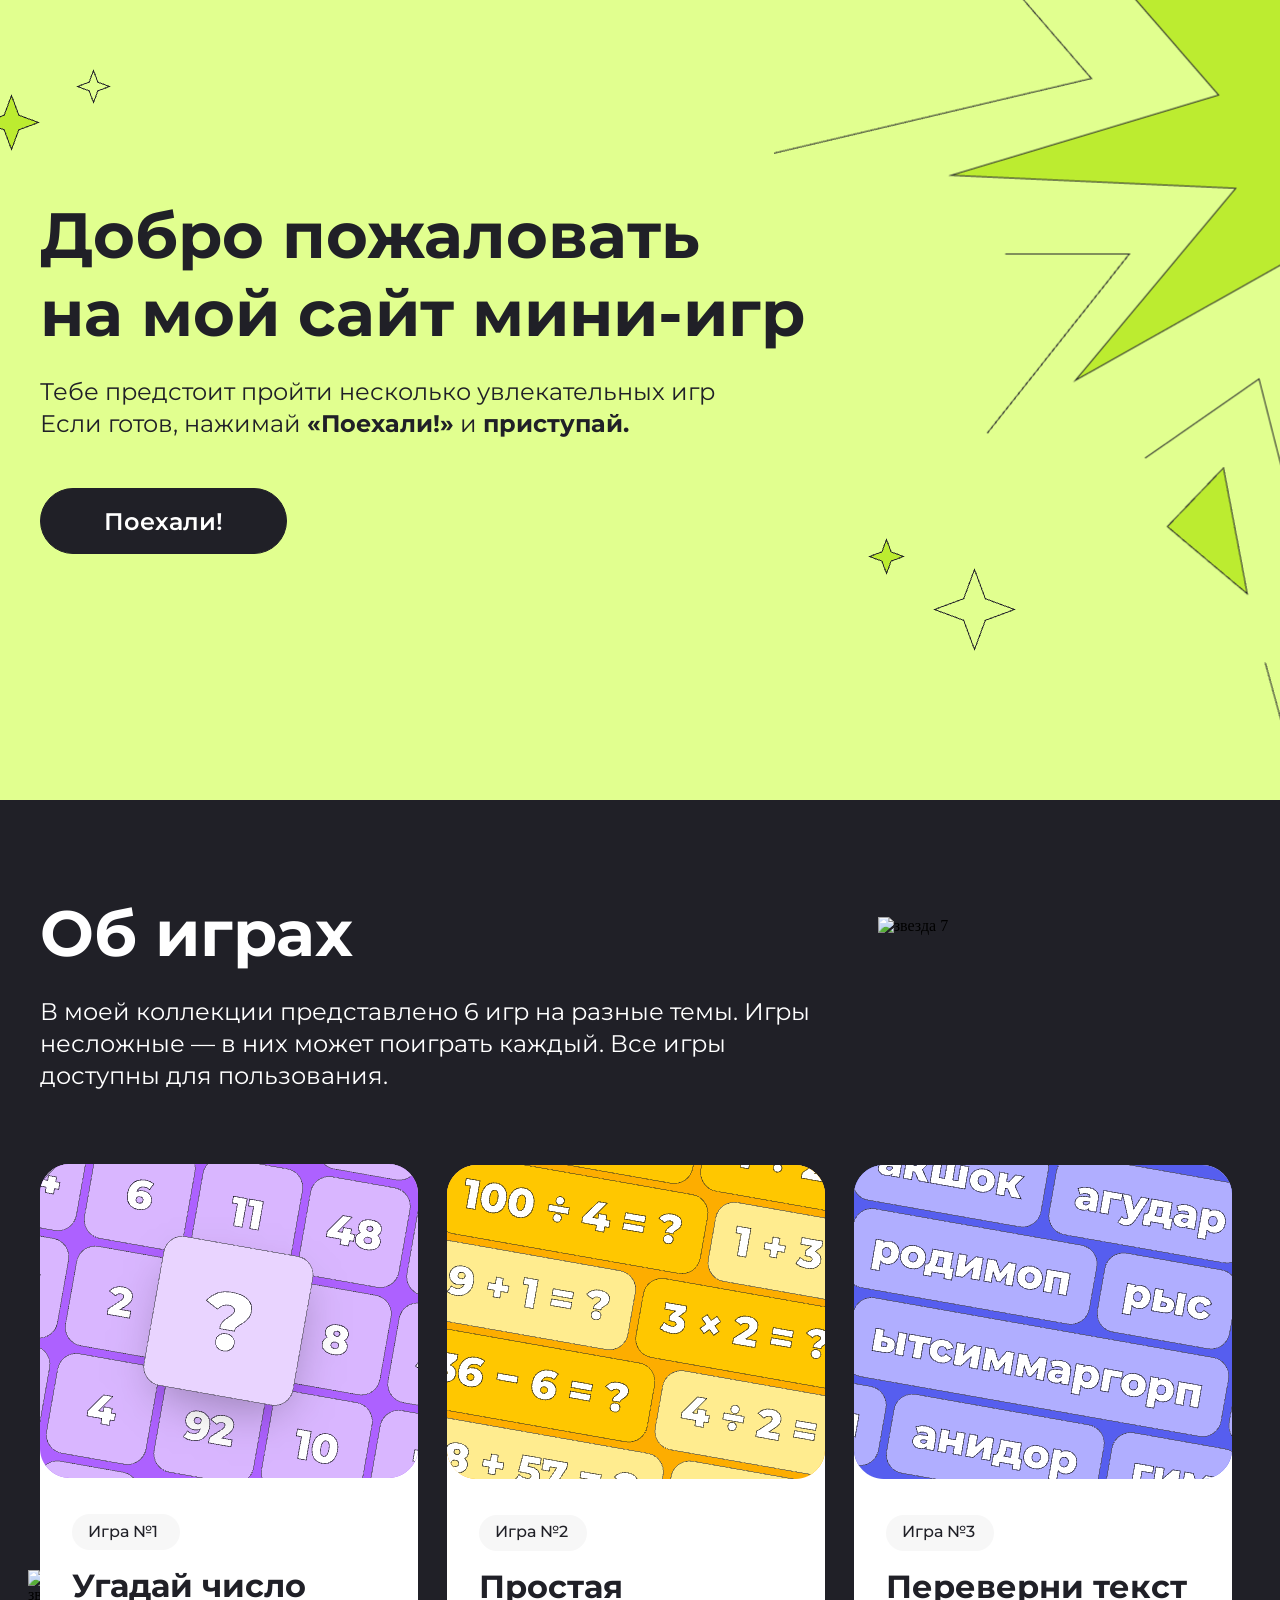
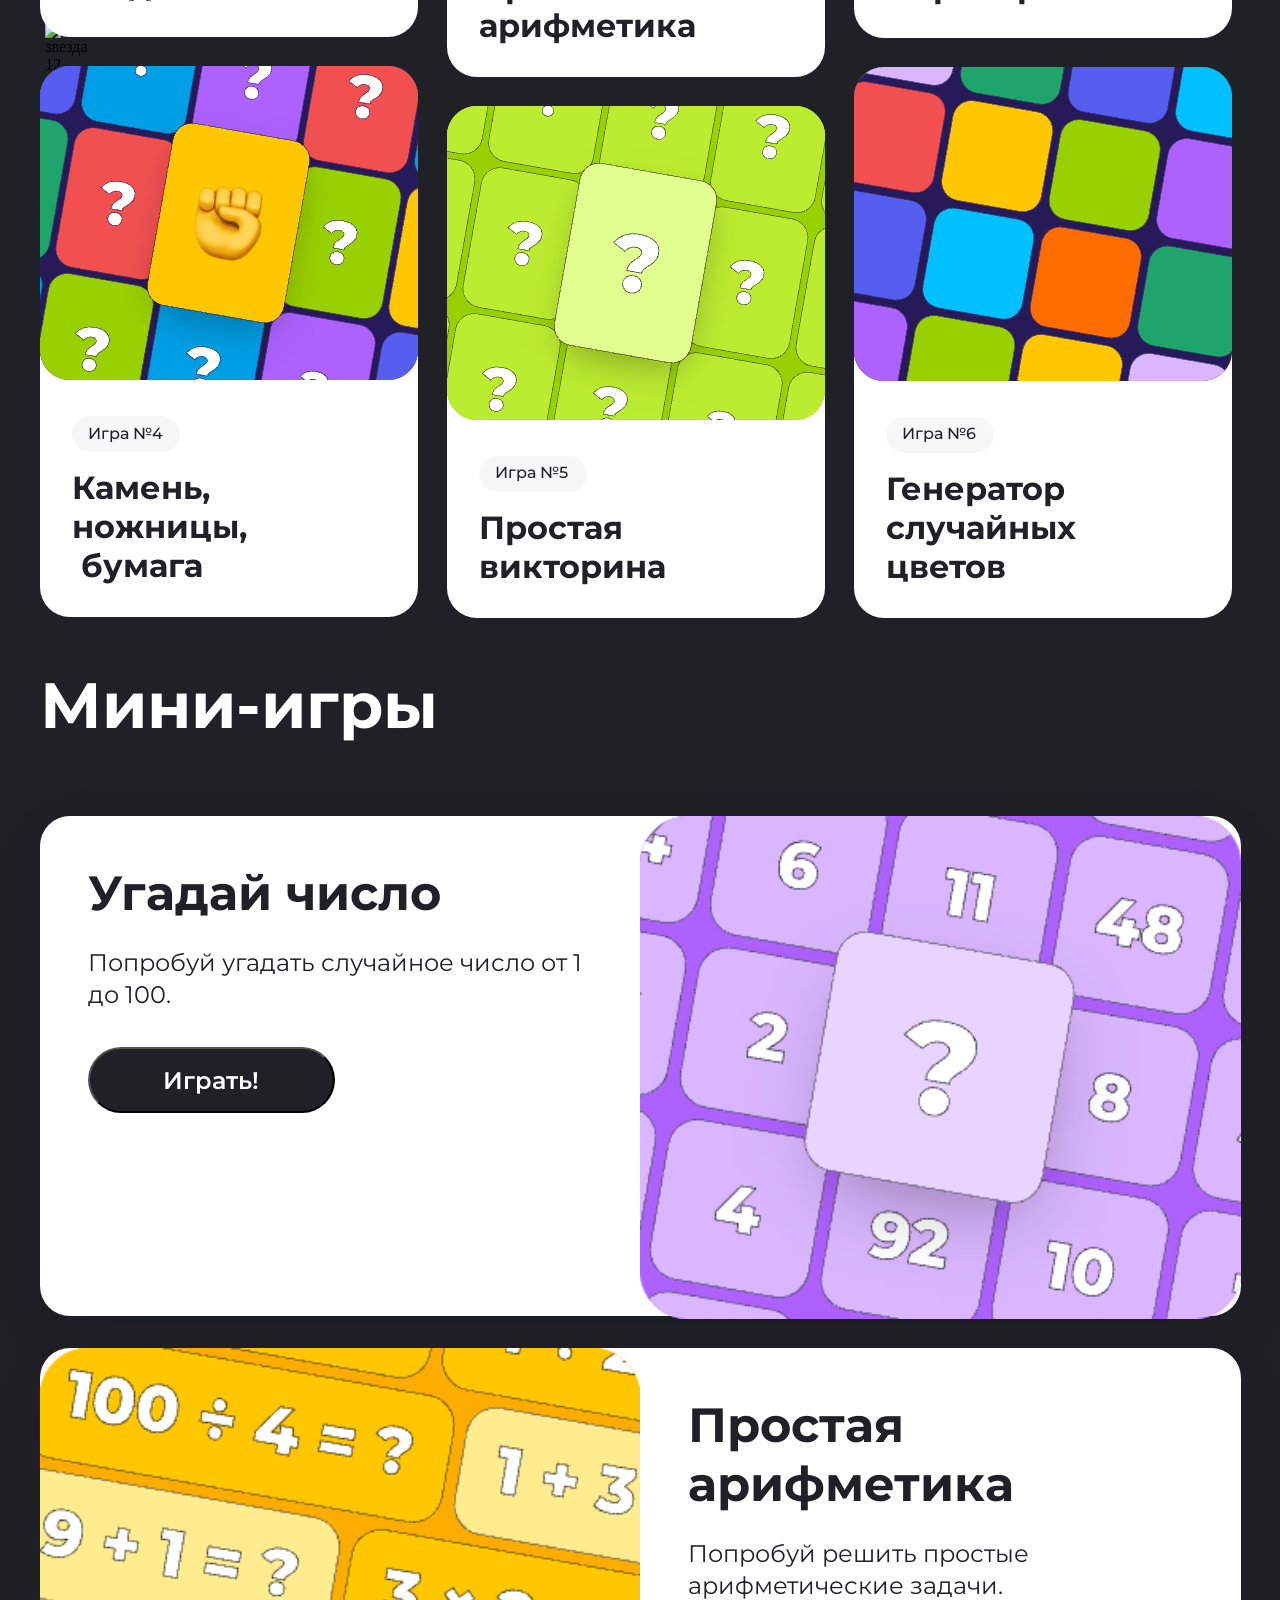
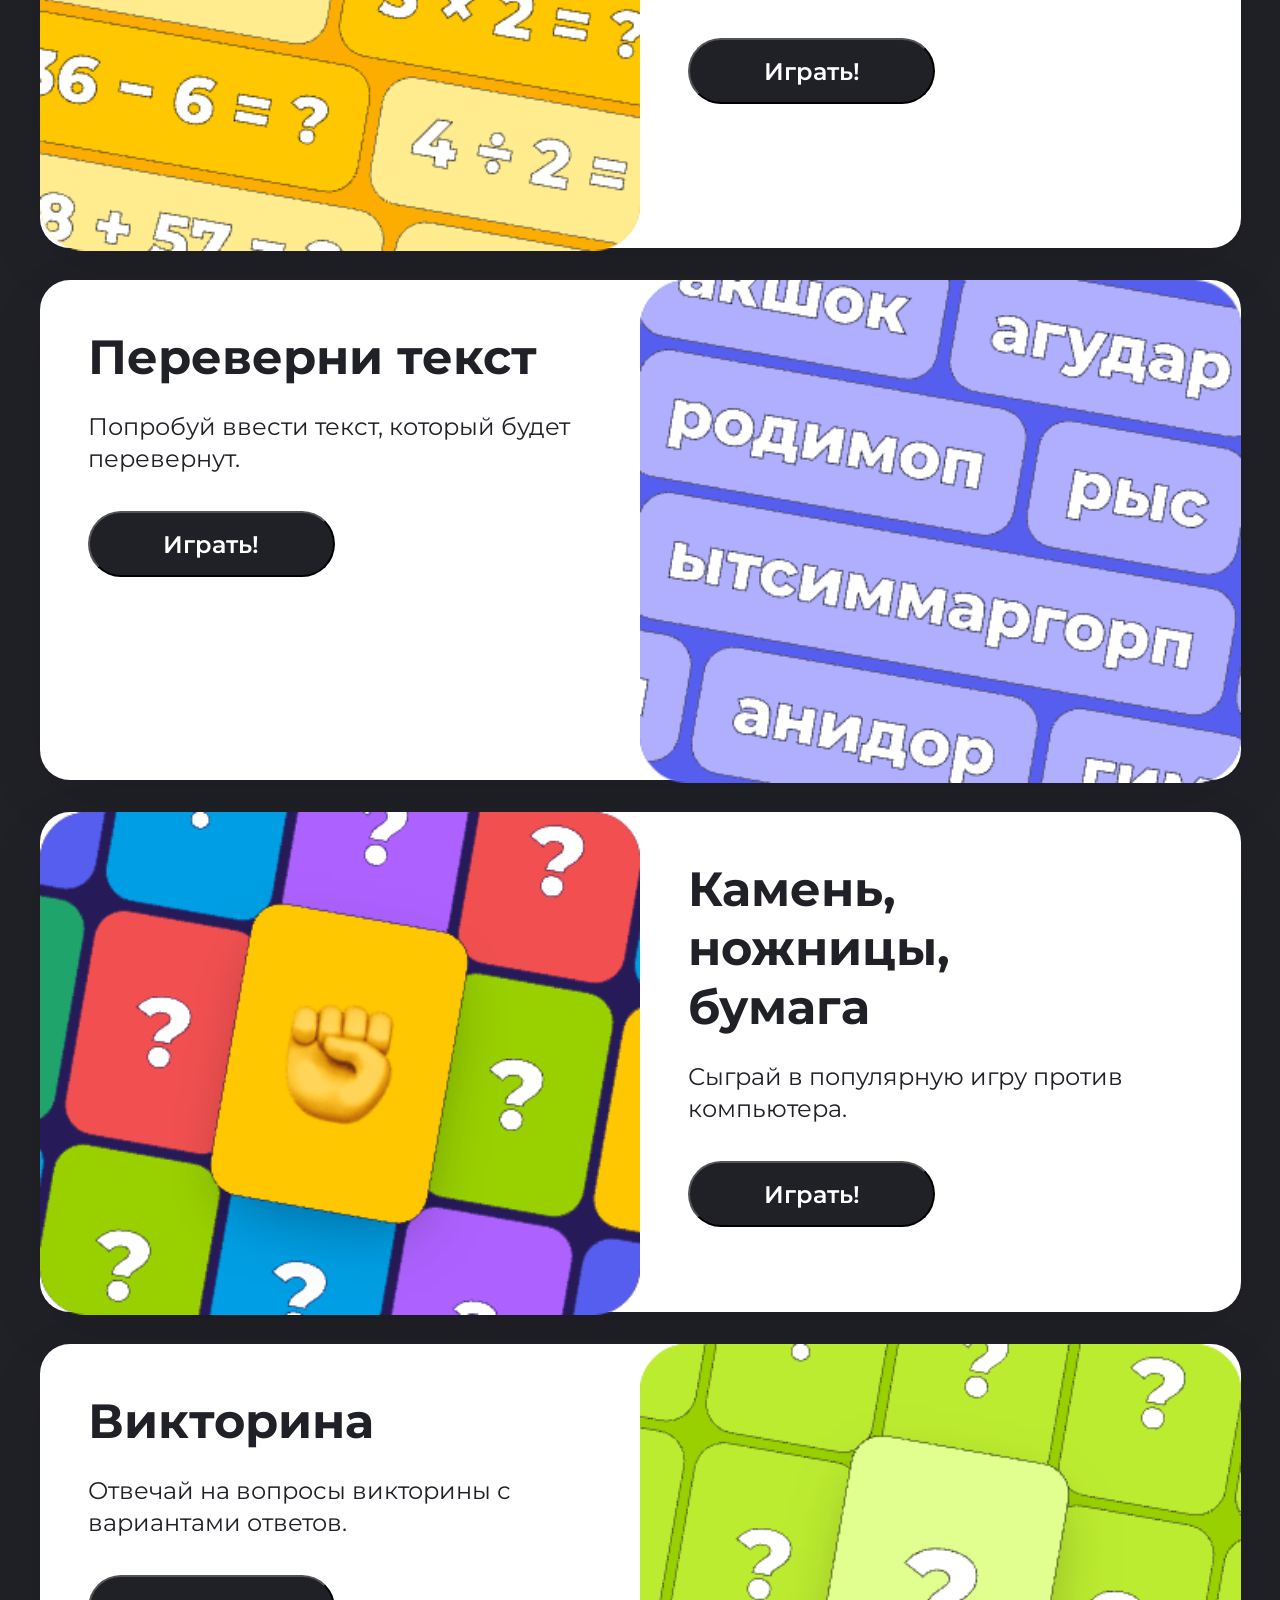
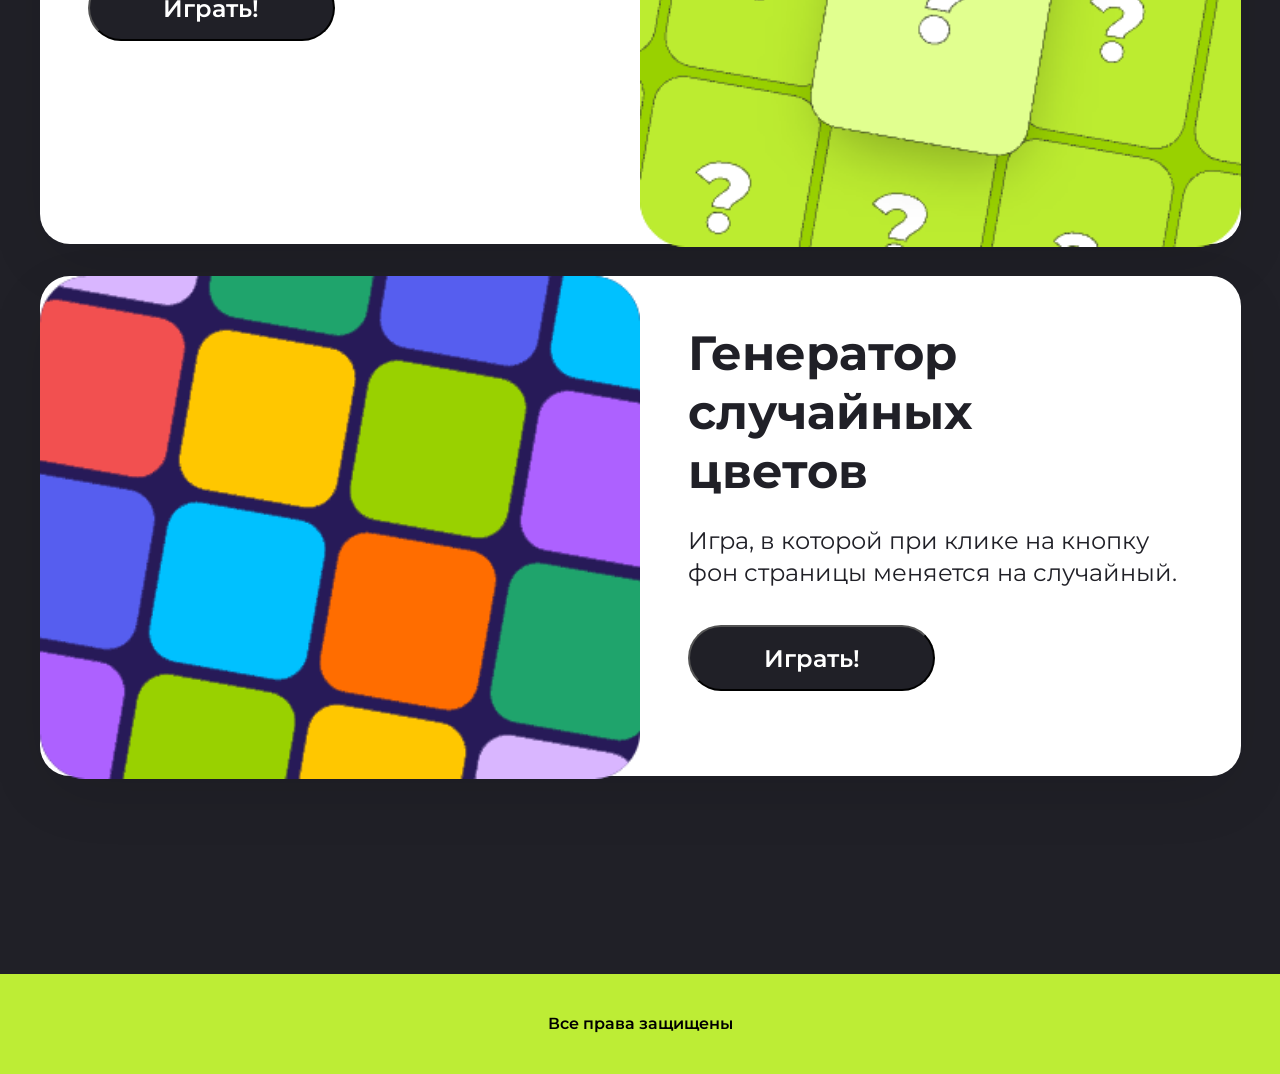
==== index.html @ 31157d01 "Completed hw-6" ====
<!DOCTYPE html>
<html lang="en">
<head>
    <meta charset="UTF-8">
    <meta name="viewport" content="width=device-width, initial-scale=1.0">
    <title>Homework1</title>
    <link rel="preconnect" href="https://fonts.googleapis.com">
    <link rel="preconnect" href="https://fonts.gstatic.com" crossorigin>
    <link href="https://fonts.googleapis.com/css2?family=Montserrat:wght@400;500;600;700&display=swap" rel="stylesheet">
    <link rel="stylesheet" href="style.css">
    <script src="playGame1.js"></script>
    <script src="playGame2.js"></script>
</head>
<body>
    <section class="top">
        <header class="header">
            <div class="header__cap">
                <h1 class="header__cap-title">Добро пожаловать &nbsp; на мой сайт мини-игр</h1>
                <p class="header__cap-subtitle">Тебе предстоит пройти несколько увлекательных игр 
                    Если готов, нажимай <b>«Поехали!»</b> и <b>приступай.</b></p>
                <a href="#minigames"><button class="header__cap-go">Поехали!</button></a>
            </div>
            <img class="star-2" src="image/Star-2.png" alt="звезда 2">
            <img class="star-3" src="image/Star-3.png" alt="звезда 3">
            <img class="star-4" src="image/Star-4.png" alt="звезда 4">
            <img class="star-5" src="image/Star-5.png" alt="звезда 5">
            <img class="Big-star" src="image/Big-Star.png" alt="Большая звезда">
            <img class="star-6" src="image/Star-6.png" alt="звезда 6">
        </header>
    </section>
    <div class="content">
        <img class="star-11" src="image/star-11.png" alt="звезда 11">
        <img class="star-12" src="image/star-12.png" alt="звезда 12">
        <section class="games">
            <img class="star-7" src="image/star-7.png" alt="звезда 7">
            <h2 id="minigames" class="games__title">Об играх</h2>
            <h2 class="games__title-mobile">Мини-игры</h2>
            <p class="games__description">В моей коллекции представлено 6 игр на разные темы. Игры несложные — в них может поиграть каждый.
                Все игры доступны для пользования.</p>
            <section class="games__carts">
                <div class="block">
                    <a class="link-to-game" href="#game1">
                        <article class="cart cart-1">
                            <img class="cart__img" src="image/pict_game-1.png" alt="игра 1">
                            <div  class="cart__description">
                                <div class="cart__description__game-count">Игра №1</div>
                                <h3 class="cart__description__title">Угадай число</h3>
                                <h3 class="cart__description__mobile">Попробуй угадать случайное число от 1 до 100.</h3>
                                <button class="play-game">Играть!</button>
                            </div>
                        </article>
                    </a>
                    <a class="link-to-game" href="#game2">
                        <article class="cart cart-2">
                            <img class="cart__img" src="image/pict_game-4.png" alt="игра 4">
                            <div class="cart__description description-big">
                                <div class="cart__description__game-count">Игра №4</div>
                                <h3 class="cart__description__title">Камень, ножницы, &nbsp;бумага</h3>
                                <h3 class="cart__description__mobile">Сыграй в популярную игру против компьютера.</h3>
                                <a href="#" ><button class="play-game">Играть!</button></a>
                            </div>
                        </article>
                    </a>
                </div>
                <div class="block">
                    <a class="link-to-game" href="#game3">
                        <article class="cart cart-3">
                            <img class="cart__img" src="image/pict_game-2.png" alt="игра 2">
                            <div class="cart__description description-medium">
                                <div class="cart__description__game-count">Игра №2</div>
                                <h3 class="cart__description__title">Простая арифметика</h3>
                                <h3 class="cart__description__mobile">Попробуй решить простые арифметические задачи.</h3>
                                <a href="#" ><button class="play-game">Играть!</button></a>
                            </div>
                        </article>
                    </a>
                    <a class="link-to-game" href="#game4">
                        <article class="cart cart-4">
                            <img class="cart__img" src="image/pict_game-5.png" alt="игра 5">
                            <div class="cart__description description-medium">
                                <div class="cart__description__game-count">Игра №5</div>
                                <h3 class="cart__description__title">Простая викторина</h3>
                                <h3 class="cart__description__mobile">Отвечай на вопросы викторины с вариантами ответов.</h3>
                                <a href="#" ><button class="play-game">Играть!</button></a>
                            </div>
                        </article>
                    </a>
                </div>
                <div class="block">
                    <a class="link-to-game" href="#game5">
                        <article class="cart cart-5">
                            <img class="cart__img" src="image/pict_game-3.png" alt="игра 3">
                            <div class="cart__description">
                                <div class="cart__description__game-count">Игра №3</div>
                                <h3 class="cart__description__title">Переверни текст</h3>
                                <h3 class="cart__description__mobile">Попробуй ввести текст, который будет перевернут.</h3>
                                <a href="#" ><button class="play-game">Играть!</button></a>
                            </div>
                        </article>
                    </a>
                    <a class="link-to-game" href="#game6">
                        <article class="cart cart-6">
                            <img class="cart__img" src="image/pict_game-6.png" alt="игра 6">
                            <div class="cart__description description-big">
                                <div class="cart__description__game-count">Игра №6</div>
                                <h3 class="cart__description__title">Генератор случайных цветов</h3>
                                <h3 class="cart__description__mobile">Игра, в которой при клике на кнопку фон страницы меняется на случайный.</h3>
                                <a href="#" ><button class="play-game">Играть!</button></a>
                            </div>
                        </article>
                    </a>
                </div>
            </section>
            <section class="games__mini">
                <h2 class="games__mini__title">Мини-игры</h2>
                <article id="game1" class="games__mini__block">
                    <div class="games__mini__block-left Granicy">
                        <h3 class="games__mini__block__name">Угадай число</h3>
                        <p class="games__mini__block__desc">Попробуй угадать случайное число от 1 до 100.</p>
                        <button onclick="startGame1()" class="games__mini__block__btn">Играть!</button>
                    </div>
                    <div class="games__mini__block-right">
                        <img src="image/pict_game-1.png" width="100%" height="100%" alt="игра 1">
                    </div>
                </article>

                <article id="game3" class="games__mini__block">
                    <div class="games__mini__block-left">
                        <img src="image/pict_game-2.png" width="100%" height="100%" alt="игра 2">
                    </div>
                    <div class="games__mini__block-right Granicy">
                        <h3 class="games__mini__block__name">Простая арифметика</h3>
                        <p class="games__mini__block__desc">Попробуй решить простые арифметические задачи.</p>
                        <button onclick="startGame2()" class="games__mini__block__btn">Играть!</button>
                    </div>
                </article>

                <article id="game5" class="games__mini__block">
                    <div class="games__mini__block-left Granicy">
                        <h3 class="games__mini__block__name">Переверни текст</h3>
                        <p class="games__mini__block__desc">Попробуй ввести текст, который будет перевернут.</p>
                        <button class="games__mini__block__btn">Играть!</button>
                    </div>
                    <div class="games__mini__block-right">
                        <img src="image/pict_game-3.png" width="100%" height="100%" alt="игра 3">
                    </div>
                </article>

                <article id="game2" class="games__mini__block">
                    <div id="correct1" class="games__mini__block-left">
                        <img src="image/pict_game-4.png" width="100%" height="100%" alt="игра 4">
                    </div>
                    <div class="games__mini__block-right Granicy">
                        <h3 class="games__mini__block__name">Камень,<br>ножницы,<br>бумага</h3>
                        <p class="games__mini__block__desc">Сыграй в популярную игру против компьютера.</p>
                        <button class="games__mini__block__btn">Играть!</button>
                    </div>
                </article>

                <article id="game4" class="games__mini__block">
                    <div class="games__mini__block-left Granicy">
                        <h3 class="games__mini__block__name">Викторина</h3>
                        <p class="games__mini__block__desc">Отвечай на вопросы викторины с вариантами ответов.</p>
                        <button class="games__mini__block__btn">Играть!</button>
                    </div>
                    <div class="games__mini__block-right">
                        <img src="image/pict_game-5.png" width="100%" height="100%" alt="игра 5">
                    </div>
                </article>

                <article id="game6" class="games__mini__block">
                    <div id="correct" class="games__mini__block-left">
                        <img src="image/pict_game-6.png" width="100%" height="100%" alt="игра 6">
                    </div>
                    <div class="games__mini__block-right Granicy">
                        <h3 class="games__mini__block__name">Генератор <br> случайных <br> цветов</h3>
                        <p class="games__mini__block__desc">Игра, в которой при клике на кнопку фон страницы меняется на случайный.</p>
                        <button class="games__mini__block__btn">Играть!</button>
                    </div>
                </article>
            </section>
        </section>
    </div>
    <footer class="footer">
        <h1 class="footer__title">Все права защищены</h1>
    </footer>
    <script src="script_hw6.js"></script>
</body>
</html>
---- style.css ----
* {
  margin: 0;
  padding: 0;
}

html {
  overflow-x: hidden;
}

body {
  overflow-x: hidden;
}

.top {
  width: 100%;
  height: 800px;
  background-image: url("image/top-game.jpg");
  background-position: center;
  background-repeat: no-repeat;
  background-size: cover;
}

.header {
  position: relative;
  max-width: 1440px;
  height: 800px;
  margin-left: calc(50% - 720px);
  margin-right: calc(50% - 720px);
}
.header__cap {
  position: absolute;
  width: 768px;
  height: 358px;
  left: 120px;
  top: 196px;
}

.header__cap-title {
  width: 768px;
  height: 156px;
  color: rgb(32, 32, 39);
  font-family: Montserrat;
  font-size: 64px;
  font-weight: 700;
  line-height: 78px;
}

.header__cap-subtitle {
  display: block;
  width: 720px;
  height: 64px;
  color: rgb(32, 32, 39);
  font-family: Montserrat;
  font-size: 24px;
  font-weight: 400;
  line-height: 32px;
  margin-top: 24px;
  margin-bottom: 48px;
}

.play-game {
  display: none;
}

.header__cap-go {
  width: 247px;
  height: 66px;
  padding: 16px 28px 16px 28px;
  box-sizing: border-box;
  border: 1px solid rgb(32, 32, 39);
  border-radius: 60px;
  background: rgb(32, 32, 39);
  display: flex;
  flex-direction: row;
  justify-content: center;
  align-items: center;
  color: rgb(255, 255, 255);
  font-family: Montserrat;
  font-size: 24px;
  font-weight: 600;
  transition: all 0.3s;
}

.header__cap-go:hover {
  background-color: white;
  color: black;
}

.star-2 {
  position: absolute;
  background: rgb(225, 255, 143);
  width: 57px;
  height: 57px;
  left: 63px;
  top: 94px;
}

.star-3 {
  position: absolute;
  background: rgb(225, 255, 143);
  width: 35px;
  height: 35px;
  left: 156px;
  top: 69px;
}

.star-4 {
  position: absolute;
  background: rgb(225, 255, 143);
  width: 83px;
  height: 83px;
  left: 1013px;
  bottom: 149px;
}

.star-5 {
  position: absolute;
  background: rgb(225, 255, 143);
  width: 37px;
  height: 37px;
  left: 948px;
  bottom: 225px;
}

.star-6 {
  display: none;
}

.star-7 {
  position: absolute;
  width: 584.72px;
  height: 584.72px;
  right: -222px;
  top: 117px;
  background: rgb(32, 32, 39);
  z-index: 1;
}

.star-11 {
  position: absolute;
  width: 31.34px;
  height: 31.34px;
  left: 27.97px;
  top: 770px;
  background: rgb(32, 32, 39);
  z-index: 1;
}

.star-12 {
  position: absolute;
  width: 54.6px;
  height: 54.6px;
  left: 45.18px;
  top: 822px;
  background: rgb(32, 32, 39);
  z-index: 1;
}

.Big-star {
  position: absolute;
  width: 1074px;
  height: 1130.46px;
  right: -488px;
  top: -333.46px;
}

.games {
  position: relative;
  width: 1201px;
  height: 1420px;
  margin-left: calc(50% - 600.5px);
  margin-right: calc(50% - 600.5px);
  padding-top: 94px;
  z-index: 2;
}
.games__title {
  width: auto;
  height: 78px;
  color: rgb(255, 255, 255);
  font-family: Montserrat;
  font-size: 64px;
  font-weight: 700;
  line-height: 78px;
}
.games__description {
  width: 788px;
  height: 96px;
  color: rgb(255, 255, 255);
  font-family: Montserrat;
  font-size: 24px;
  font-weight: 400;
  line-height: 32px;
  margin-top: 24px;
}
.games__carts {
  width: 100%;
  height: 1056px;
  margin-top: 72px;
  display: flex;
  flex-wrap: wrap;
  gap: 32px;
}

.content {
  position: relative;
  background-image: url("image/background-content.png");
  width: auto;
  height: 4974px;
  background-position: center;
  background-repeat: no-repeat;
  background-size: cover;
}

.block {
  width: 375px;
  height: 1056px;
  display: flex;
  flex-wrap: wrap;
}

.cart {
  width: 378px;
  height: 473px;
  border-radius: 30px;
  background-color: white;
  transition: all 0.3s;
  z-index: 2;
}
.cart-2, .cart-6 {
  height: 551px;
  margin-bottom: -12px;
}
.cart-3 {
  height: 512px;
  margin-top: -14px;
}
.cart-4 {
  height: 512px;
  margin-bottom: -12px;
}
.cart-5 {
  margin-top: -14px;
}
.cart__img {
  width: 378px;
  height: auto;
}
.cart__description {
  box-sizing: border-box;
  width: 100%;
  height: 159px;
  padding: 32px 32px 36px 32px;
}

a {
  text-decoration: none;
}

.cart:hover {
  transform: scale(1.05);
}

.cart__description__game-count {
  width: 108px;
  height: 36px;
  box-sizing: border-box;
  padding: 8px 16px 10px 16px;
  border-radius: 52.58px;
  background: rgb(247, 247, 247);
  color: rgb(32, 32, 39);
  font-family: Montserrat;
  font-size: 16px;
  font-weight: 500;
  display: flex;
  align-items: center;
}

.cart__description__title {
  width: 314px;
  height: 39px;
  color: rgb(32, 32, 39);
  font-family: Montserrat;
  font-size: 32px;
  font-weight: 700;
  line-height: 39px;
  margin-top: 16px;
  text-decoration: none;
}

.cart__description__mobile {
  display: none;
}

.description-big {
  height: 237px;
}

.description-medium {
  height: 198px;
}

.link-to-game {
  cursor: pointer;
}

.games__title-mobile {
  display: none;
}

.footer {
  background-color: rgb(189, 237, 53);
  width: auto;
  height: 100px;
  display: flex;
  justify-content: center;
  align-items: center;
}

.footer__title {
  color: rgb(0, 0, 0);
  font-family: Montserrat;
  font-size: 16px;
  font-weight: 600;
  line-height: 20px;
  text-align: center;
}

@media (max-width: 768px) {
  .Big-star {
    display: none;
  }
  .content {
    height: 3822px;
  }
  body {
    overflow-x: hidden;
  }
  .top {
    width: 100%;
    height: 700px;
  }
  .header {
    position: relative;
    width: 375px;
    height: 700px;
    margin-left: auto;
    margin-right: auto;
    display: flex;
    flex-direction: column;
    justify-content: center;
    align-items: start;
  }
  .star-1 {
    display: none;
  }
  .star-2 {
    width: 35px;
    height: 35px;
    left: 38px;
    top: 97px;
  }
  .star-3 {
    width: 21px;
    height: 21px;
    left: 92px;
    top: 64px;
  }
  .star-4 {
    width: 39px;
    height: 41px;
    left: 304px;
    top: 580px;
  }
  .star-5 {
    width: 18px;
    height: 18px;
    left: 273px;
    top: 557px;
  }
  .star-6 {
    display: block;
    position: absolute;
    width: 223.52px;
    height: 238.57px;
    right: -112.81px;
    top: -103.61px;
  }
  .star-7 {
    z-index: 1;
  }
  .star-11 {
    z-index: 1;
  }
  .star-12 {
    z-index: 1;
  }
  .cart__description__game-count {
    display: none;
  }
  .header__cap {
    position: absolute;
    left: calc(50% - 171.5px);
    right: calc(50% - 171.5px);
    width: 343px;
    height: 371px;
    display: flex;
    flex-wrap: wrap;
    justify-content: center;
    top: 147px;
  }
  .header__cap-title {
    width: 296px;
    height: 196px;
    font-size: 40px;
    font-weight: 700;
    line-height: 49px;
    text-align: center;
  }
  .header__cap-subtitle {
    width: 296px;
    font-size: 16px;
    font-weight: 400;
    line-height: 20px;
    text-align: center;
    margin-top: 24px;
    margin-bottom: 36px;
  }
  .header__cap-go {
    width: 285px;
    height: 55px;
    font-size: 16px;
    font-weight: 600;
  }
  .games {
    width: 375px;
    height: auto;
    margin-left: calc(50% - 187.5px);
    margin-right: calc(50% - 187.5px);
    padding-top: 48px;
  }
  .games__description {
    display: none;
  }
  .games__carts {
    width: 375px;
    margin-bottom: 24px;
    gap: 24px;
    margin-top: 48px;
  }
  .games__title {
    display: none;
  }
  .games__title-mobile {
    display: block;
    color: rgb(255, 255, 255);
    font-family: Montserrat;
    font-size: 40px;
    font-weight: 700;
    line-height: 49px;
    padding-left: 16px;
    padding-right: 16px;
  }
  .cart {
    z-index: 2;
    width: 343px;
    height: auto;
    margin-bottom: 24px;
  }
  .cart-2, .cart-4 {
    margin-bottom: 0;
  }
  .cart__img {
    width: 343px;
    height: 284.93px;
  }
  .cart__description {
    width: 343px;
    height: auto;
    position: relative;
  }
  .play-game {
    display: block;
    width: 280px;
    height: 55px;
    text-align: center;
    box-sizing: border-box;
    border: 1px solid rgb(32, 32, 39);
    border-radius: 60px;
    background: rgb(32, 32, 39);
    color: rgb(255, 255, 255);
    font-family: Montserrat;
    font-size: 16px;
    font-weight: 600;
    padding: 16px 28px 16px 28px;
    z-index: 2;
  }
  .cart__description__mobile {
    display: block;
    color: rgb(0, 0, 0);
    font-family: Montserrat;
    font-size: 16px;
    font-weight: 400;
    line-height: 20px;
    text-decoration: none;
    margin-top: 16px;
    margin-bottom: 28px;
  }
  a {
    text-decoration: none;
  }
  .description-big {
    height: auto;
  }
  .cart__description__title {
    width: 284.93px;
    height: auto;
    text-decoration: none;
    margin-top: 0;
  }
  .block {
    height: auto;
    padding-left: 16px;
    padding-right: 16px;
    display: flex;
    flex-wrap: wrap;
    z-index: 2;
    margin-bottom: 16px;
  }
  .games__mini {
    display: none;
  }
}
.games__mini {
  position: relative;
}

.games__mini__block {
  width: 100%;
  height: 500px;
  border-radius: 30px;
  box-shadow: 0px 20px 67px -12px rgba(0, 0, 0, 0.13);
  background: rgb(255, 255, 255);
  display: grid;
  grid-template-columns: 1fr 1fr;
  margin-bottom: 32px;
}
.games__mini__block-left {
  grid-column-start: 1;
  grid-column-end: 2;
  grid-row-start: 1;
  grid-row-end: 2;
}
.games__mini__block-right {
  grid-column-start: 2;
  grid-column-end: 3;
  grid-row-start: 1;
  grid-row-end: 2;
}
.games__mini__block__name {
  color: rgb(32, 32, 39);
  font-family: Montserrat;
  font-size: 48px;
  font-weight: 700;
  line-height: 59px;
  margin-bottom: 24px;
}
.games__mini__block__desc {
  color: rgb(32, 32, 39);
  font-family: Montserrat;
  font-size: 24px;
  font-weight: 400;
  line-height: 32px;
  margin-bottom: 36px;
}
.games__mini__block__btn {
  width: 247px;
  height: 66px;
  border-radius: 60px;
  background: rgb(32, 32, 39);
  padding: 16px 28px 16px 28px;
  color: rgb(255, 255, 255);
  font-family: Montserrat;
  font-size: 24px;
  font-weight: 600;
  transition: all 0.3s;
}

.games__mini__block__btn:hover {
  background-color: white;
  color: black;
}

.Granicy {
  padding: 48px;
}

.games__mini__title {
  color: rgb(255, 255, 255);
  font-family: Montserrat;
  font-size: 64px;
  font-weight: 700;
  line-height: 78px;
  margin-top: 46px;
  margin-bottom: 72px;
}

@media (max-width: 1230px) and (min-width: 768px) {
  .Big-star {
    display: none;
  }
  .star-7 {
    display: none;
  }
  .top {
    max-width: 100vw;
  }
  .header {
    max-width: 100vw;
    margin-left: auto;
    margin-right: auto;
  }
  .header__cap {
    position: relative;
    display: flex;
    justify-content: center;
    flex-wrap: wrap;
    margin-left: calc(50% - 384px);
    margin-right: calc(50% - 384px);
    width: 768px;
    height: 358px;
    left: 0;
  }
  .header__cap-title {
    text-align: center;
  }
  .header__cap-subtitle {
    text-align: center;
  }
  .star-4 {
    position: absolute;
    right: 63px;
    left: auto;
  }
  .star-5 {
    position: absolute;
    right: 156px;
    left: auto;
  }
  .games__title {
    text-align: center;
    margin-left: auto;
    margin-right: auto;
  }
  .games__description {
    text-align: center;
    margin-left: auto;
    margin-right: auto;
  }
  .games__mini__title {
    text-align: center;
    margin-left: auto;
    margin-right: auto;
  }
  .games__mini__block {
    width: 768px;
    height: 435px;
    margin-left: auto;
    margin-right: auto;
  }
  .block {
    width: 792px;
    height: auto;
    display: flex;
    flex-direction: row;
    justify-content: space-between;
  }
  .games__carts {
    height: 1700px;
    display: flex;
    justify-content: center;
    gap: 16px;
  }
  .cart-3, .cart-5 {
    margin-top: 0;
    margin-left: -14px;
  }
  .cart-1, .cart-2 {
    margin-bottom: 2px;
  }
  #game4 {
    height: 420px;
  }
  #game6 {
    height: 440px;
  }
  .games__mini__block__name {
    font-size: 36px;
    font-weight: 700;
    line-height: 40px;
  }
  #correct {
    height: 440px;
  }
  #correct1 {
    height: 435px;
  }
  .content {
    height: 5068px;
  }
}/*# sourceMappingURL=style.css.map */
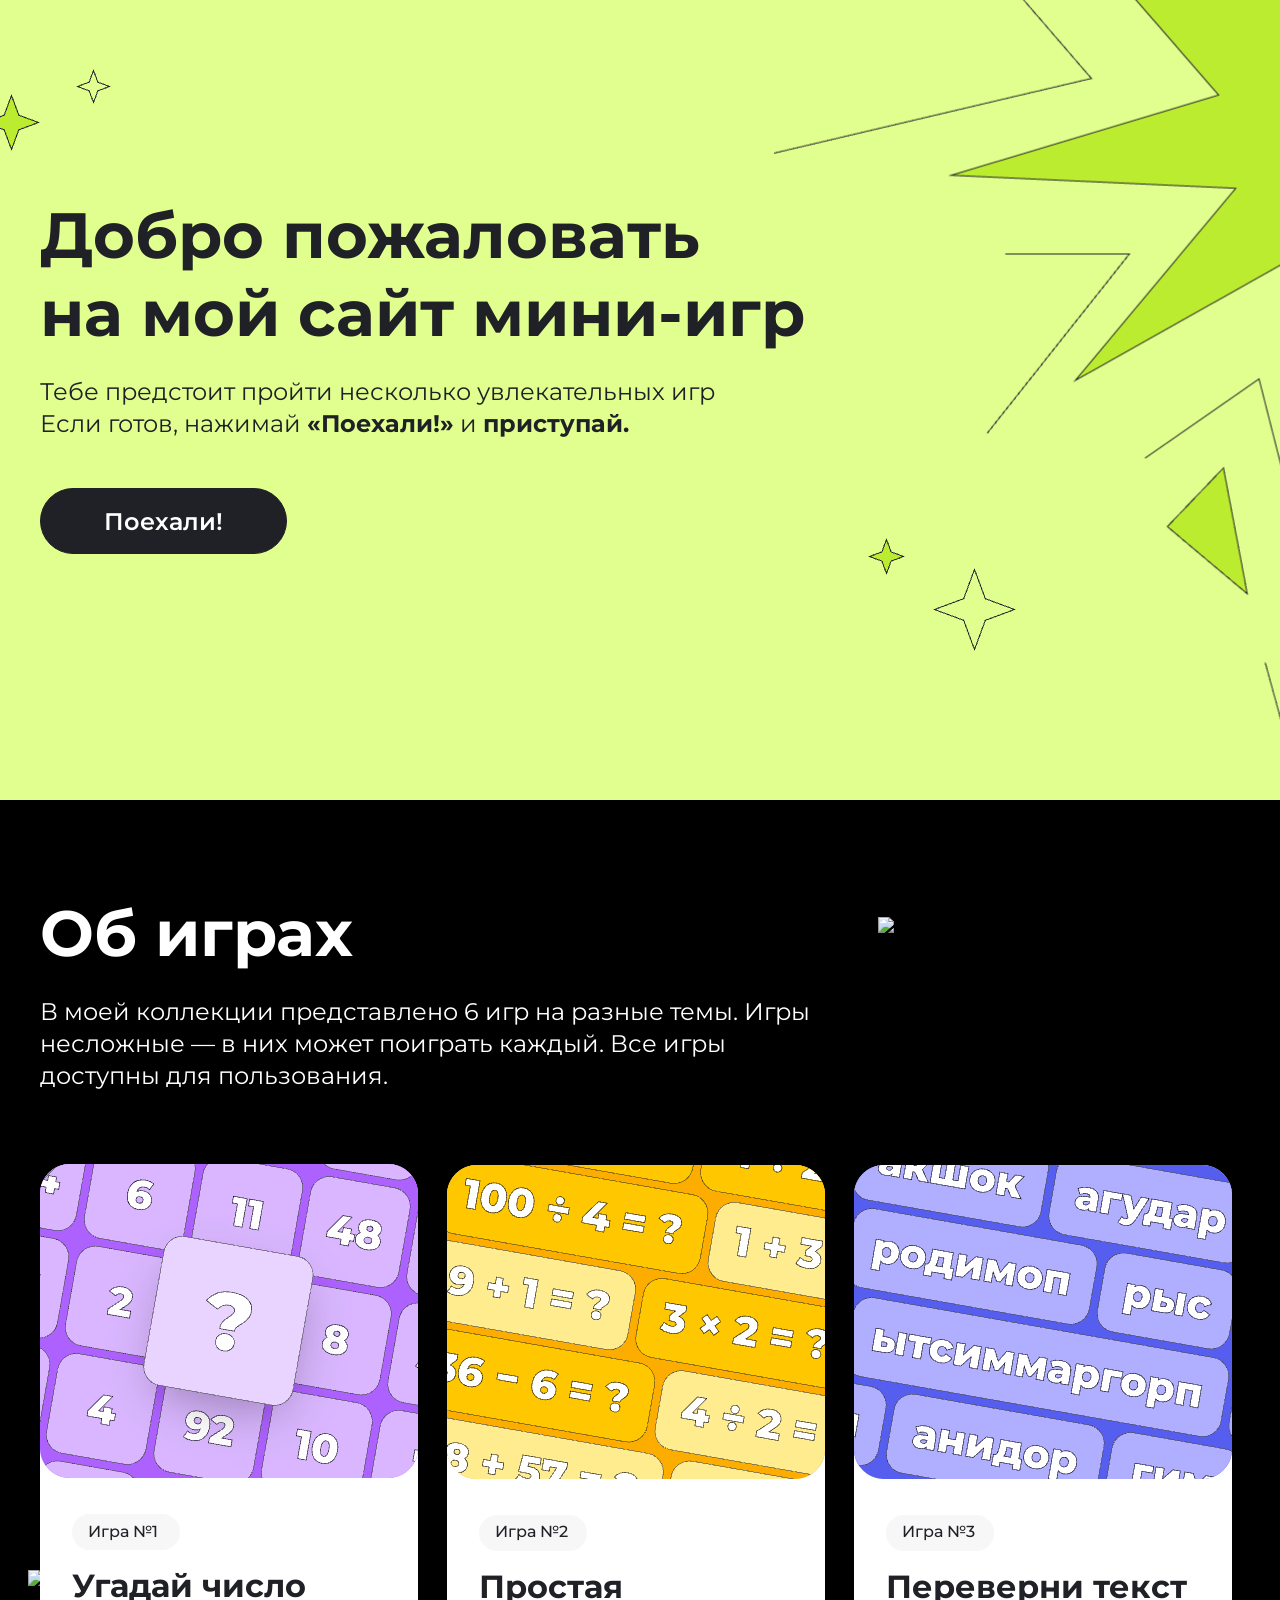
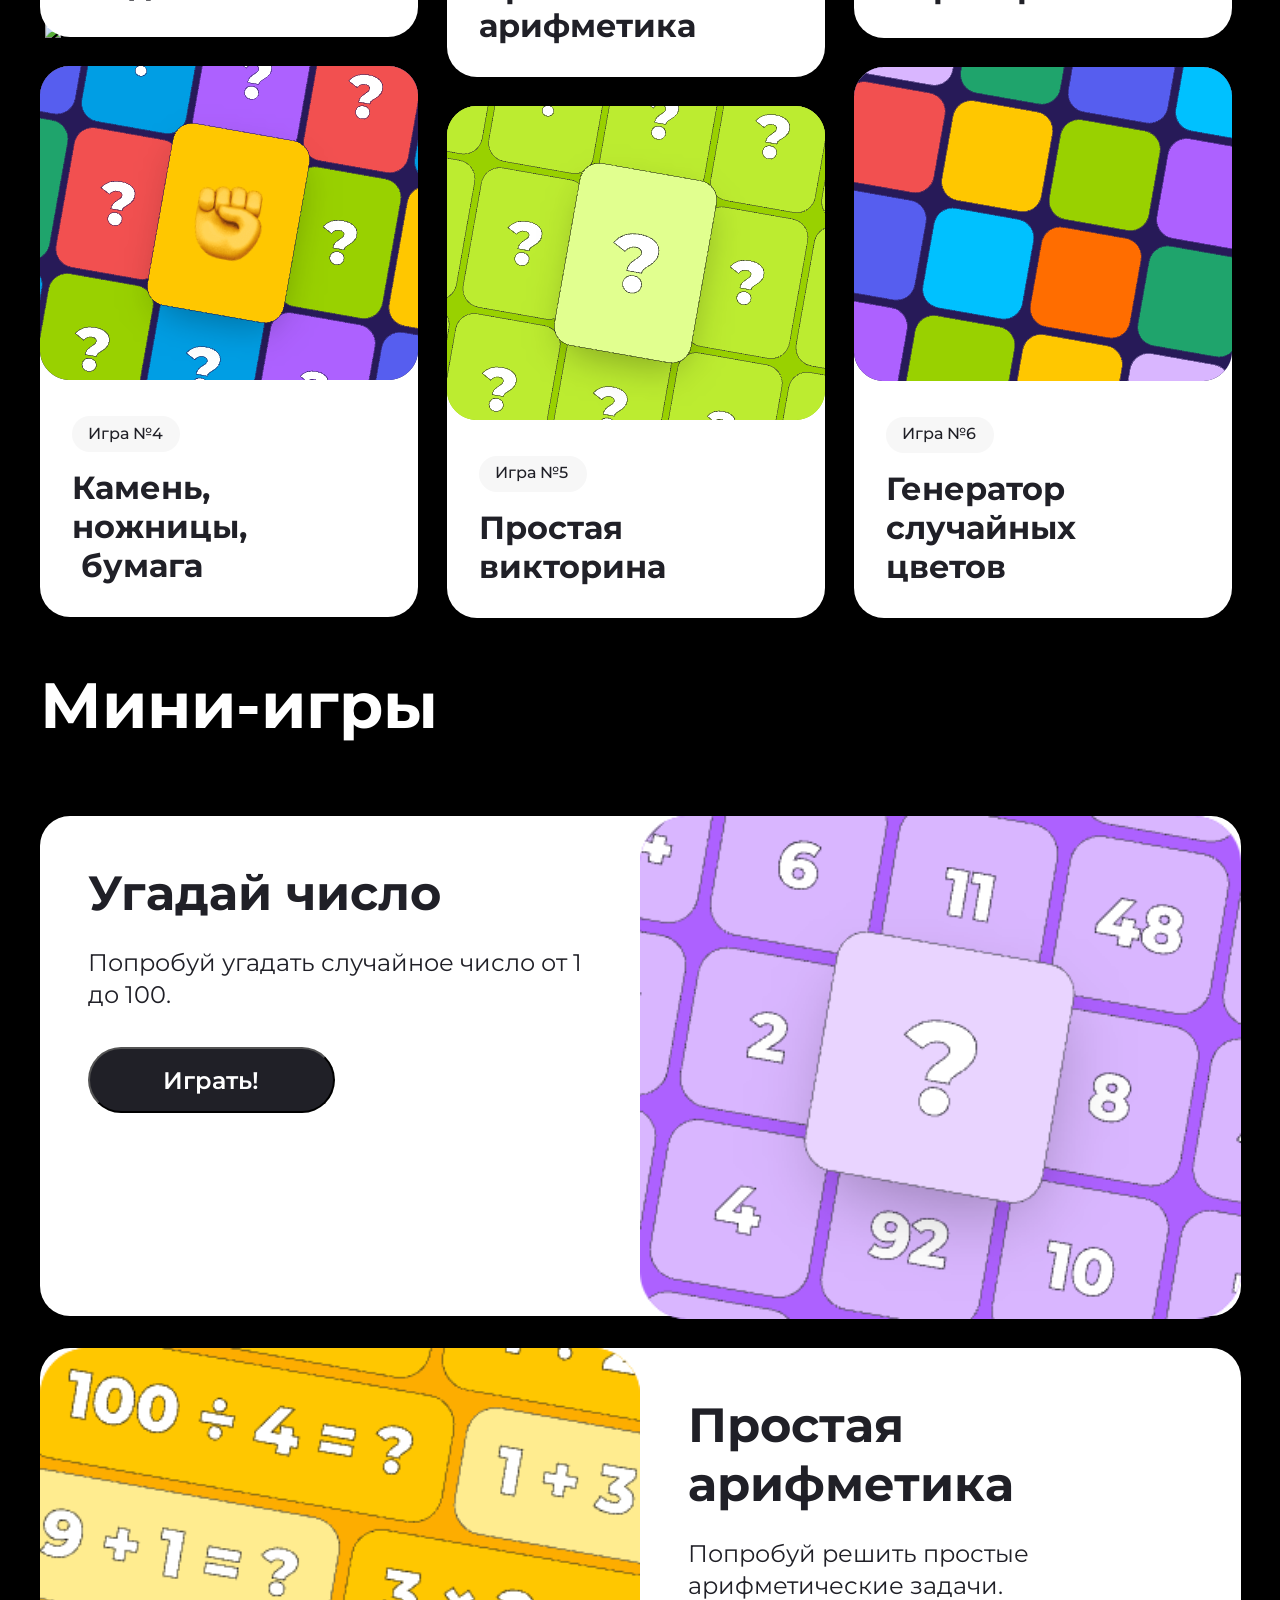
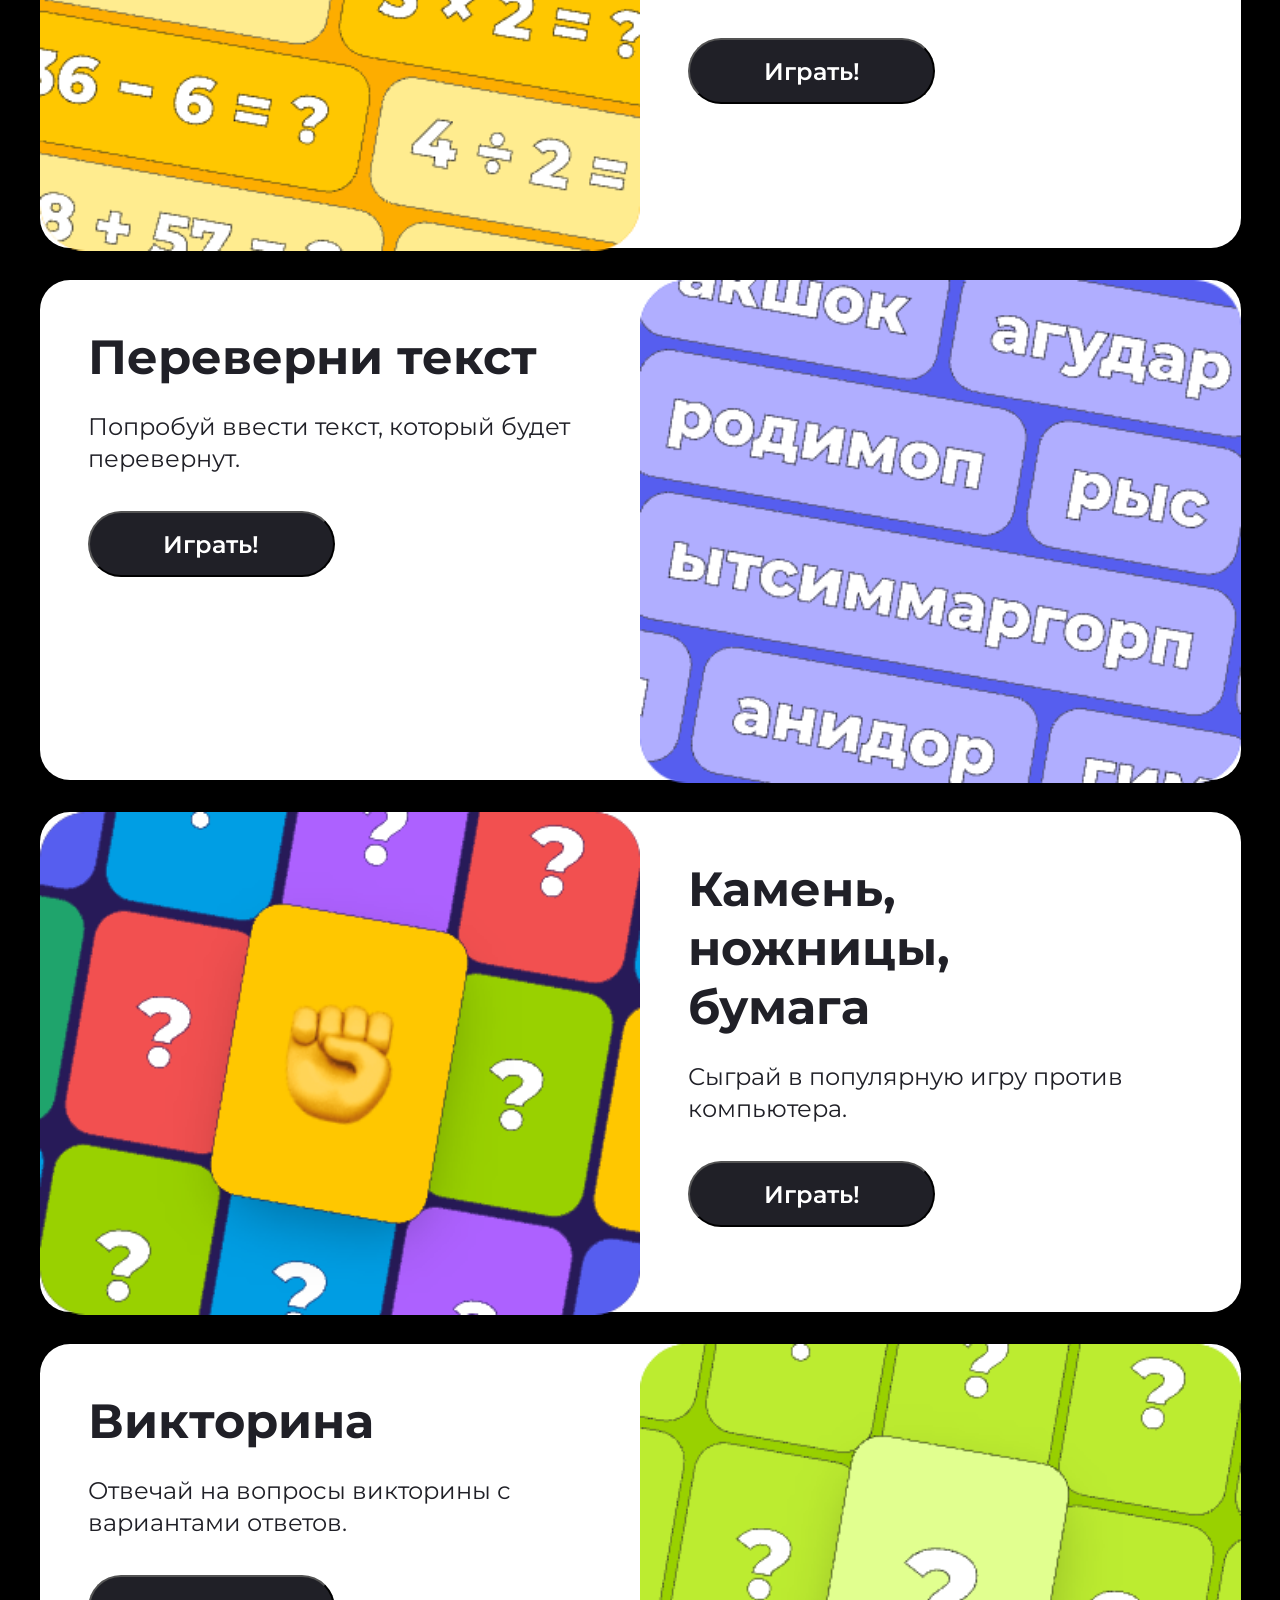
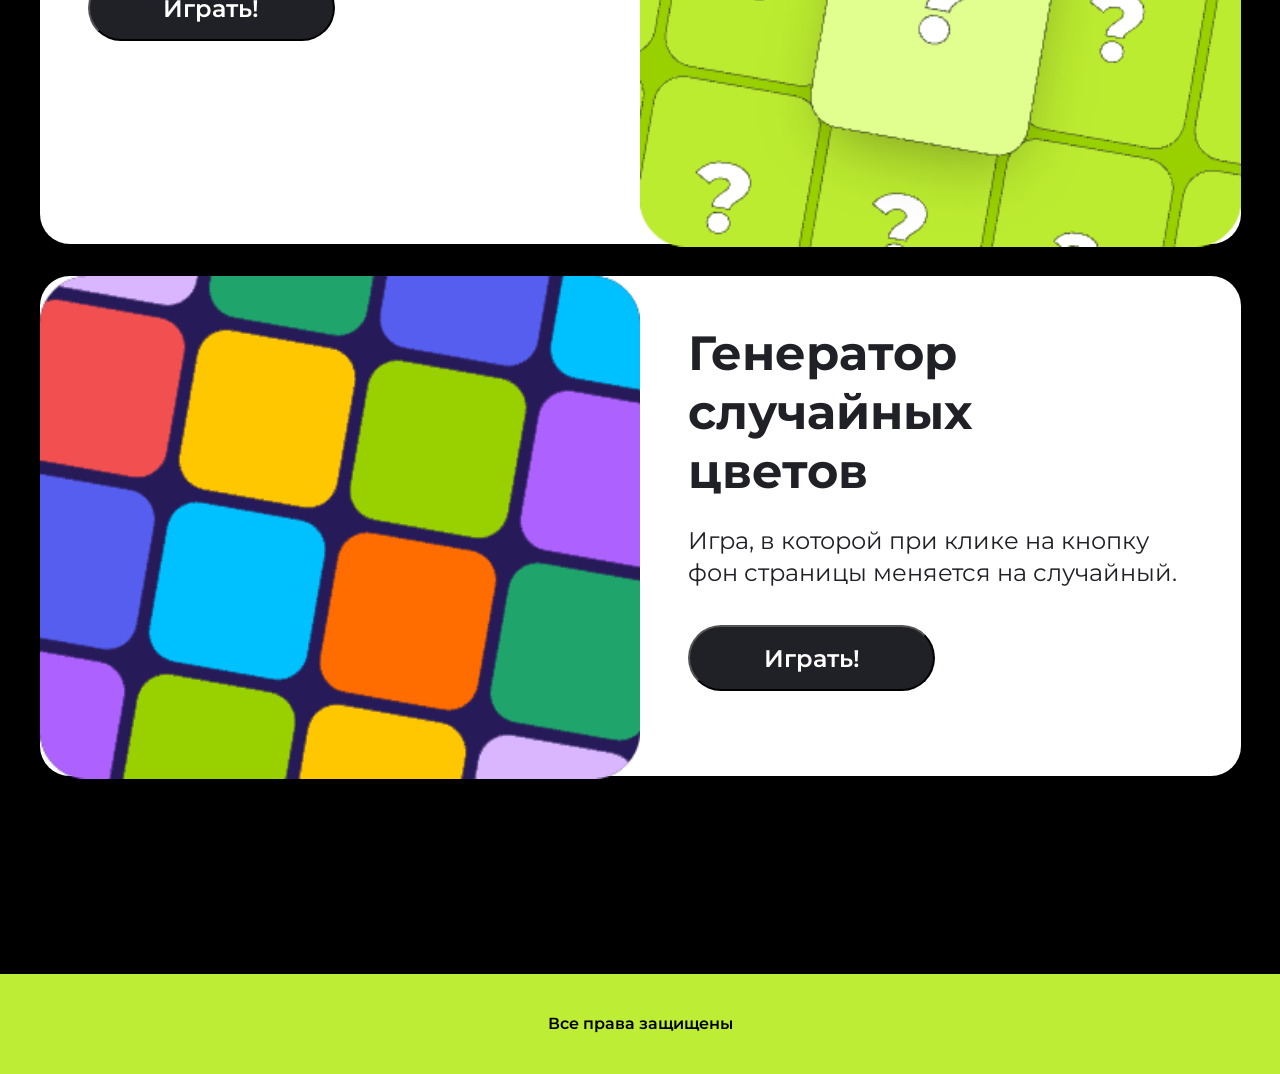
==== commit 1bba0991: "make playGame 6" ====
--- a/index.html
+++ b/index.html
@@ -10,6 +10,10 @@
     <link rel="stylesheet" href="style.css">
     <script src="playGame1.js"></script>
     <script src="playGame2.js"></script>
+    <script src="playGame3.js"></script>
+    <script src="playGame4.js"></script>
+    <script src="playGame5.js"></script>
+    <script src="playGame6.js"></script>
 </head>
 <body>
     <section class="top">
@@ -28,7 +32,7 @@
             <img class="star-6" src="image/Star-6.png" alt="звезда 6">
         </header>
     </section>
-    <div class="content">
+    <div id="change" class="content">
         <img class="star-11" src="image/star-11.png" alt="звезда 11">
         <img class="star-12" src="image/star-12.png" alt="звезда 12">
         <section class="games">
@@ -139,7 +143,7 @@
                     <div class="games__mini__block-left Granicy">
                         <h3 class="games__mini__block__name">Переверни текст</h3>
                         <p class="games__mini__block__desc">Попробуй ввести текст, который будет перевернут.</p>
-                        <button class="games__mini__block__btn">Играть!</button>
+                        <button  onclick="startGame3()" class="games__mini__block__btn">Играть!</button>
                     </div>
                     <div class="games__mini__block-right">
                         <img src="image/pict_game-3.png" width="100%" height="100%" alt="игра 3">
@@ -153,7 +157,7 @@
                     <div class="games__mini__block-right Granicy">
                         <h3 class="games__mini__block__name">Камень,<br>ножницы,<br>бумага</h3>
                         <p class="games__mini__block__desc">Сыграй в популярную игру против компьютера.</p>
-                        <button class="games__mini__block__btn">Играть!</button>
+                        <button onclick="startGame5()" class="games__mini__block__btn">Играть!</button>
                     </div>
                 </article>
 
@@ -161,7 +165,7 @@
                     <div class="games__mini__block-left Granicy">
                         <h3 class="games__mini__block__name">Викторина</h3>
                         <p class="games__mini__block__desc">Отвечай на вопросы викторины с вариантами ответов.</p>
-                        <button class="games__mini__block__btn">Играть!</button>
+                        <button onclick="startGame4()" class="games__mini__block__btn">Играть!</button>
                     </div>
                     <div class="games__mini__block-right">
                         <img src="image/pict_game-5.png" width="100%" height="100%" alt="игра 5">
@@ -175,7 +179,7 @@
                     <div class="games__mini__block-right Granicy">
                         <h3 class="games__mini__block__name">Генератор <br> случайных <br> цветов</h3>
                         <p class="games__mini__block__desc">Игра, в которой при клике на кнопку фон страницы меняется на случайный.</p>
-                        <button class="games__mini__block__btn">Играть!</button>
+                        <button onclick="startGame6()" class="games__mini__block__btn">Играть!</button>
                     </div>
                 </article>
             </section>
@@ -184,6 +188,5 @@
     <footer class="footer">
         <h1 class="footer__title">Все права защищены</h1>
     </footer>
-    <script src="script_hw6.js"></script>
 </body>
 </html>
--- a/style.css
+++ b/style.css
@@ -5,6 +5,7 @@
 
 html {
   overflow-x: hidden;
+  scroll-behavior: smooth;
 }
 
 body {
@@ -132,7 +133,7 @@
   height: 584.72px;
   right: -222px;
   top: 117px;
-  background: rgb(32, 32, 39);
+  background: transparent;
   z-index: 1;
 }
 
@@ -142,7 +143,7 @@
   height: 31.34px;
   left: 27.97px;
   top: 770px;
-  background: rgb(32, 32, 39);
+  background: transparent;
   z-index: 1;
 }
 
@@ -152,7 +153,7 @@
   height: 54.6px;
   left: 45.18px;
   top: 822px;
-  background: rgb(32, 32, 39);
+  background: transparent;
   z-index: 1;
 }
 
@@ -203,7 +204,7 @@
 
 .content {
   position: relative;
-  background-image: url("image/background-content.png");
+  background-color: black;
   width: auto;
   height: 4974px;
   background-position: center;
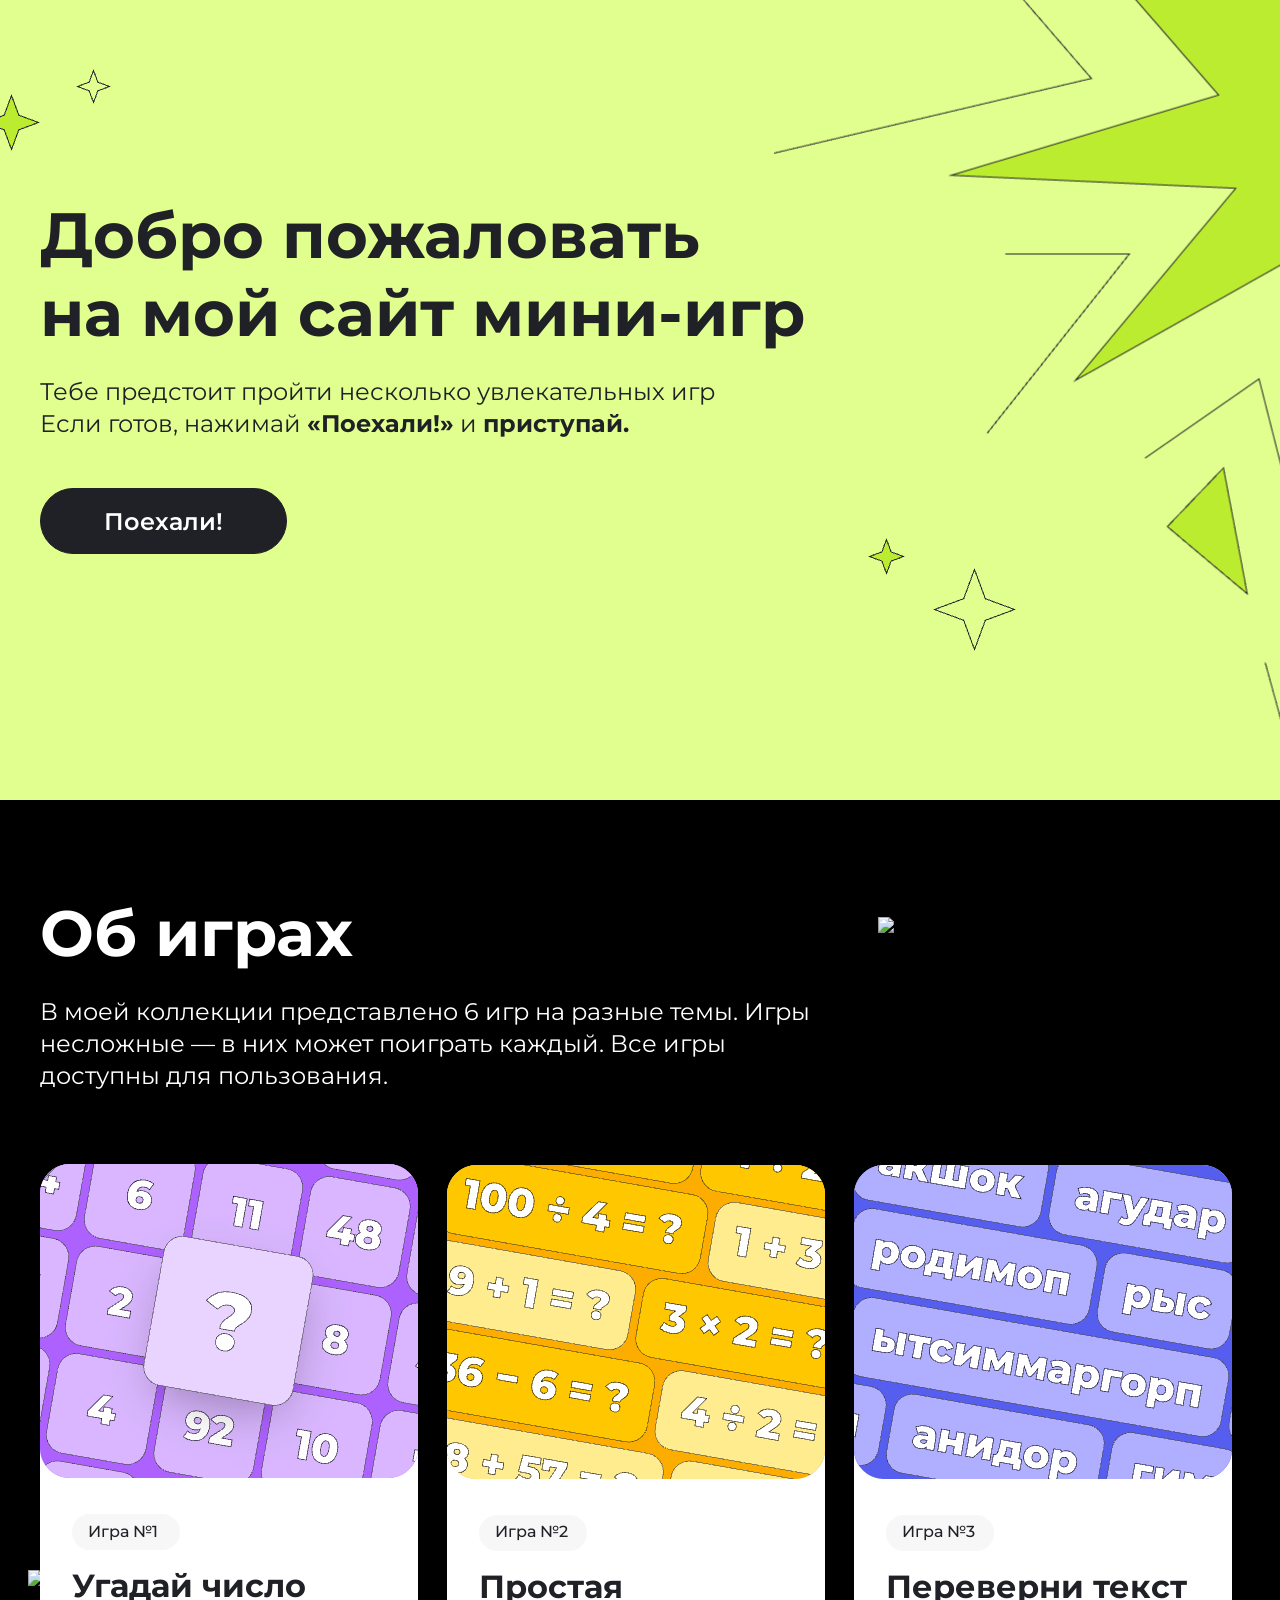
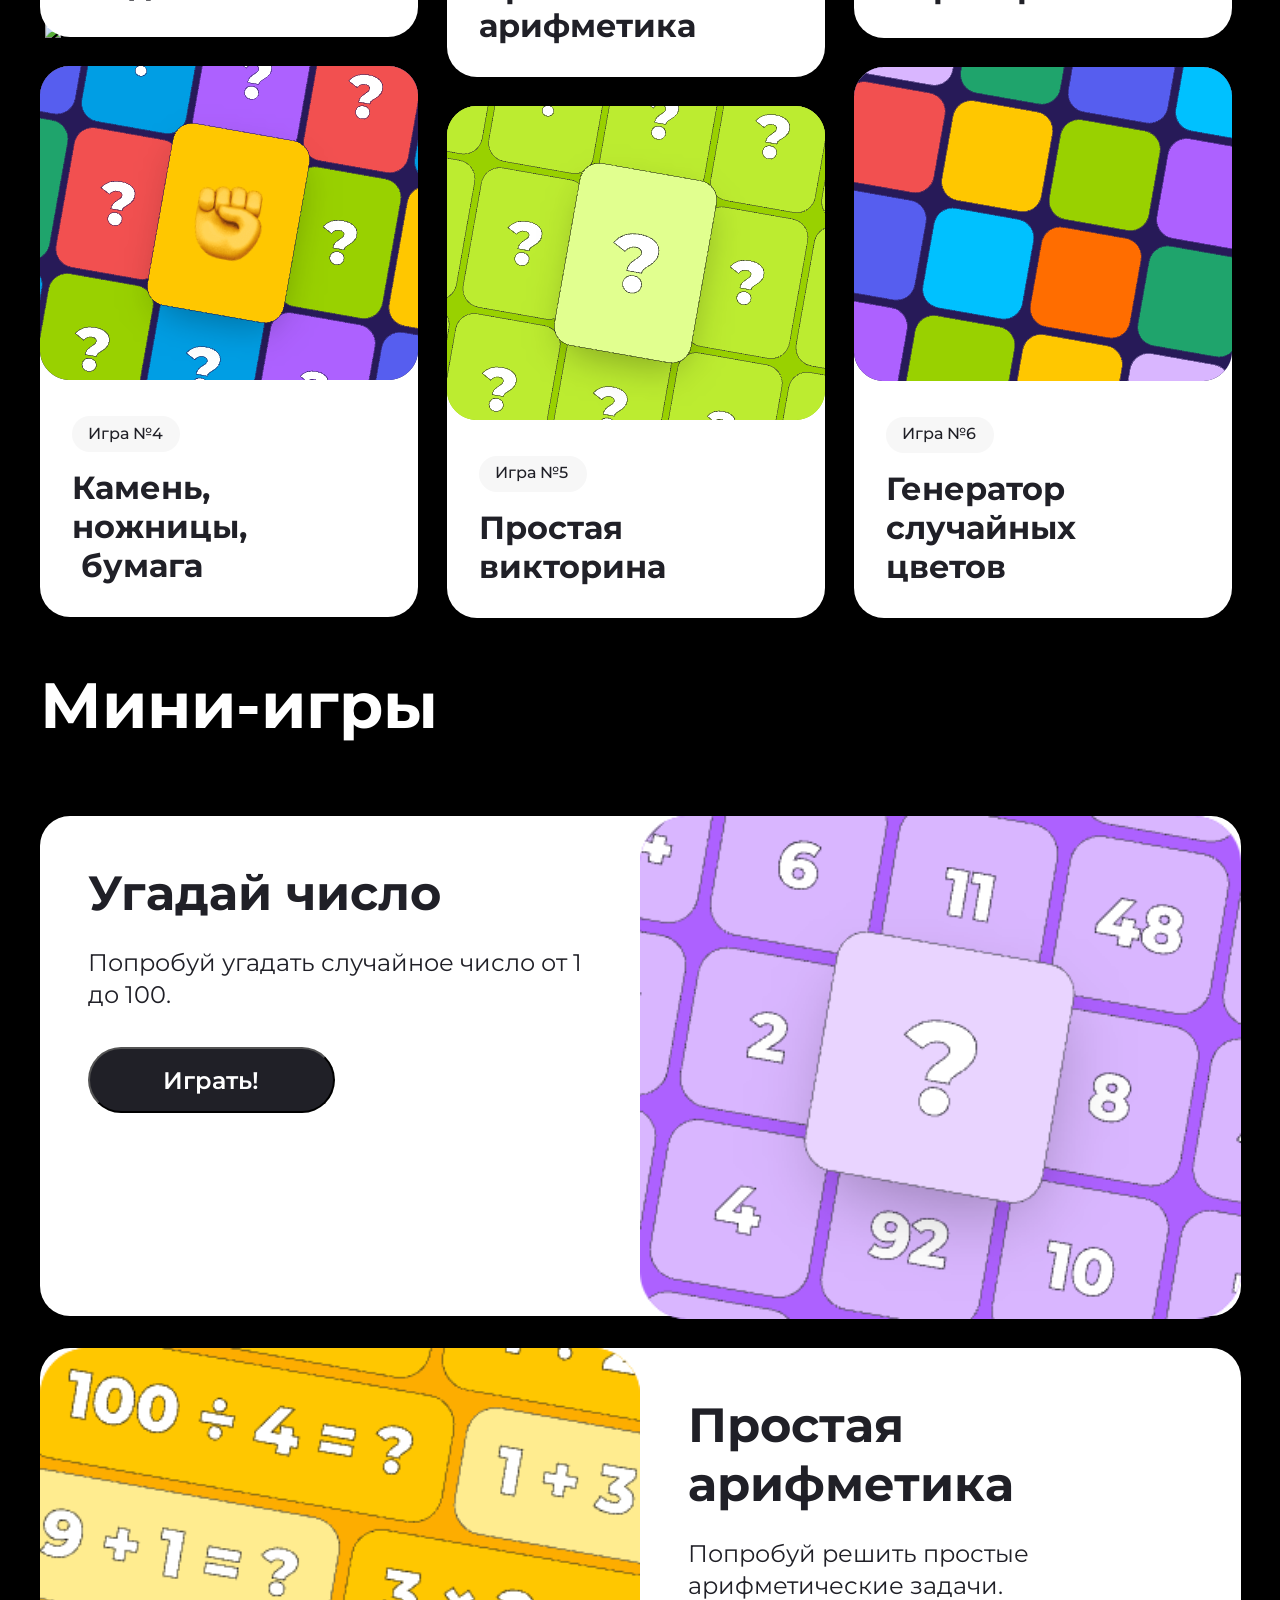
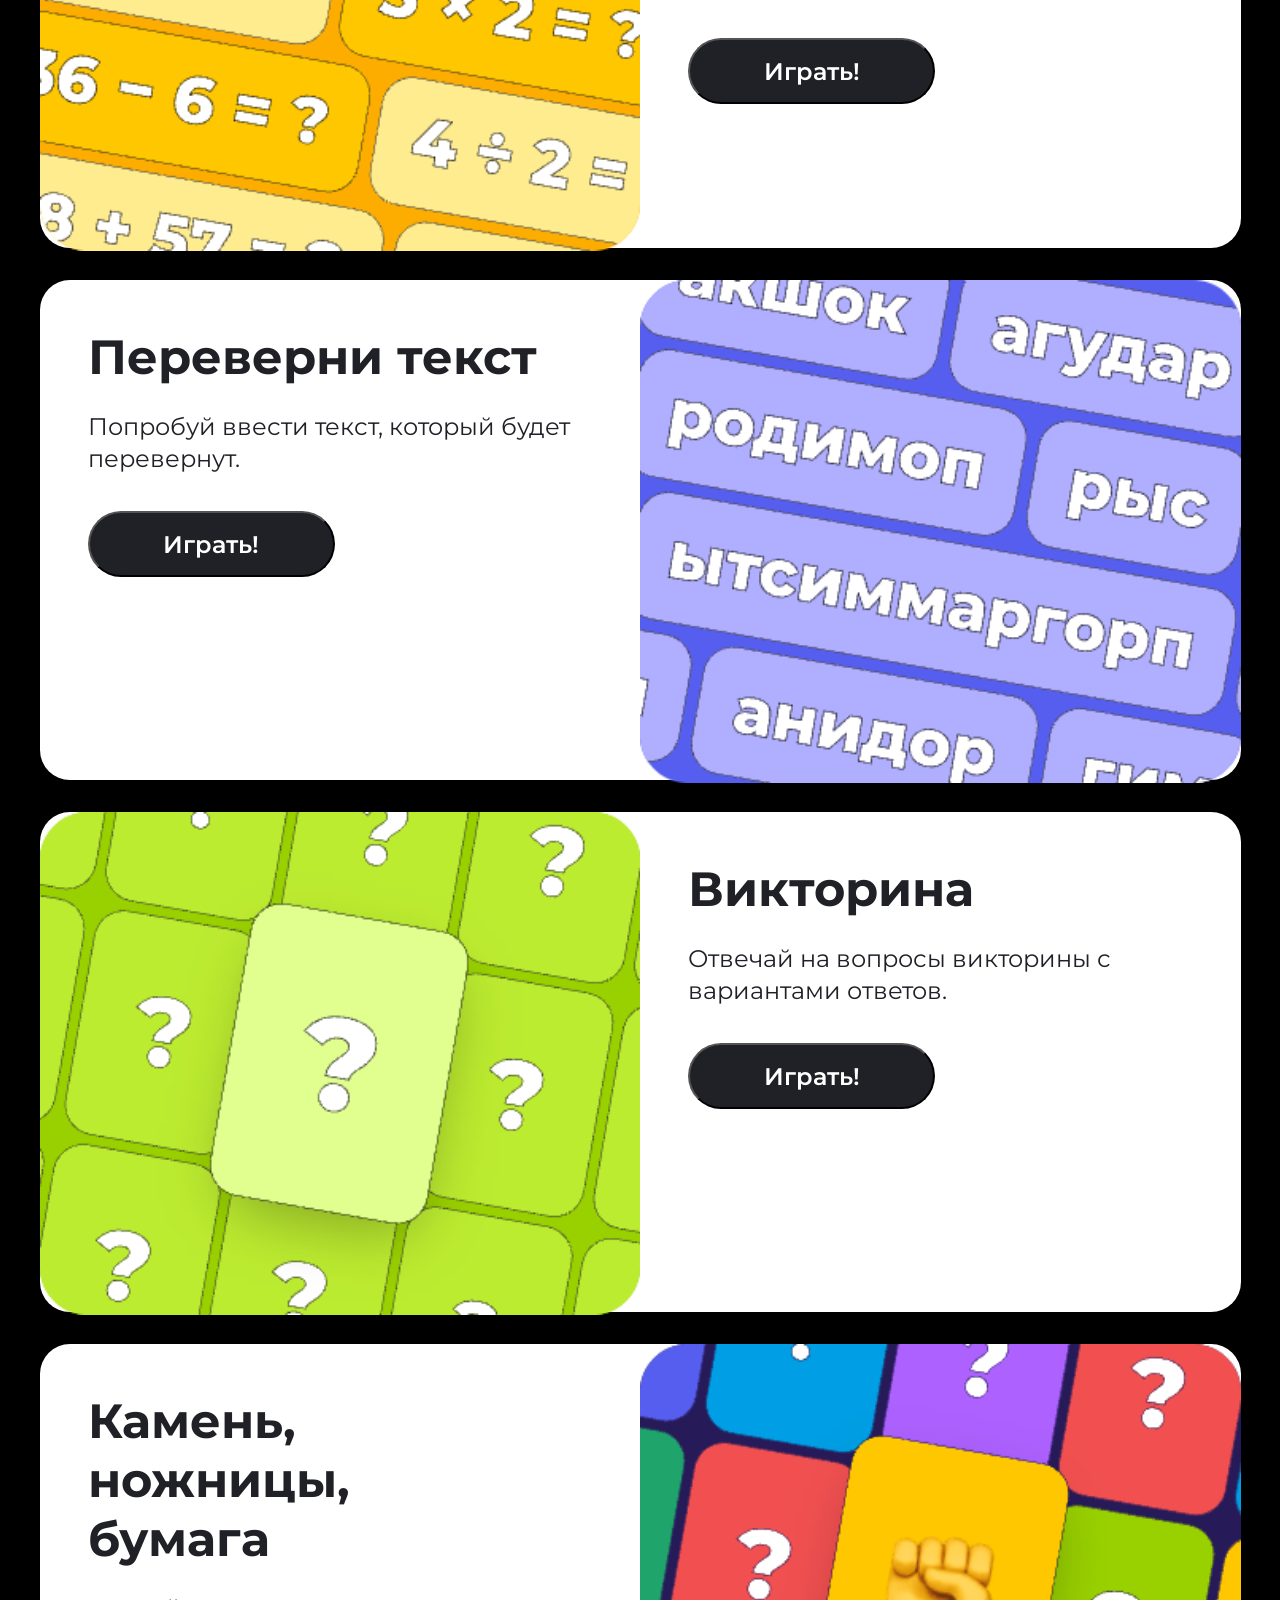
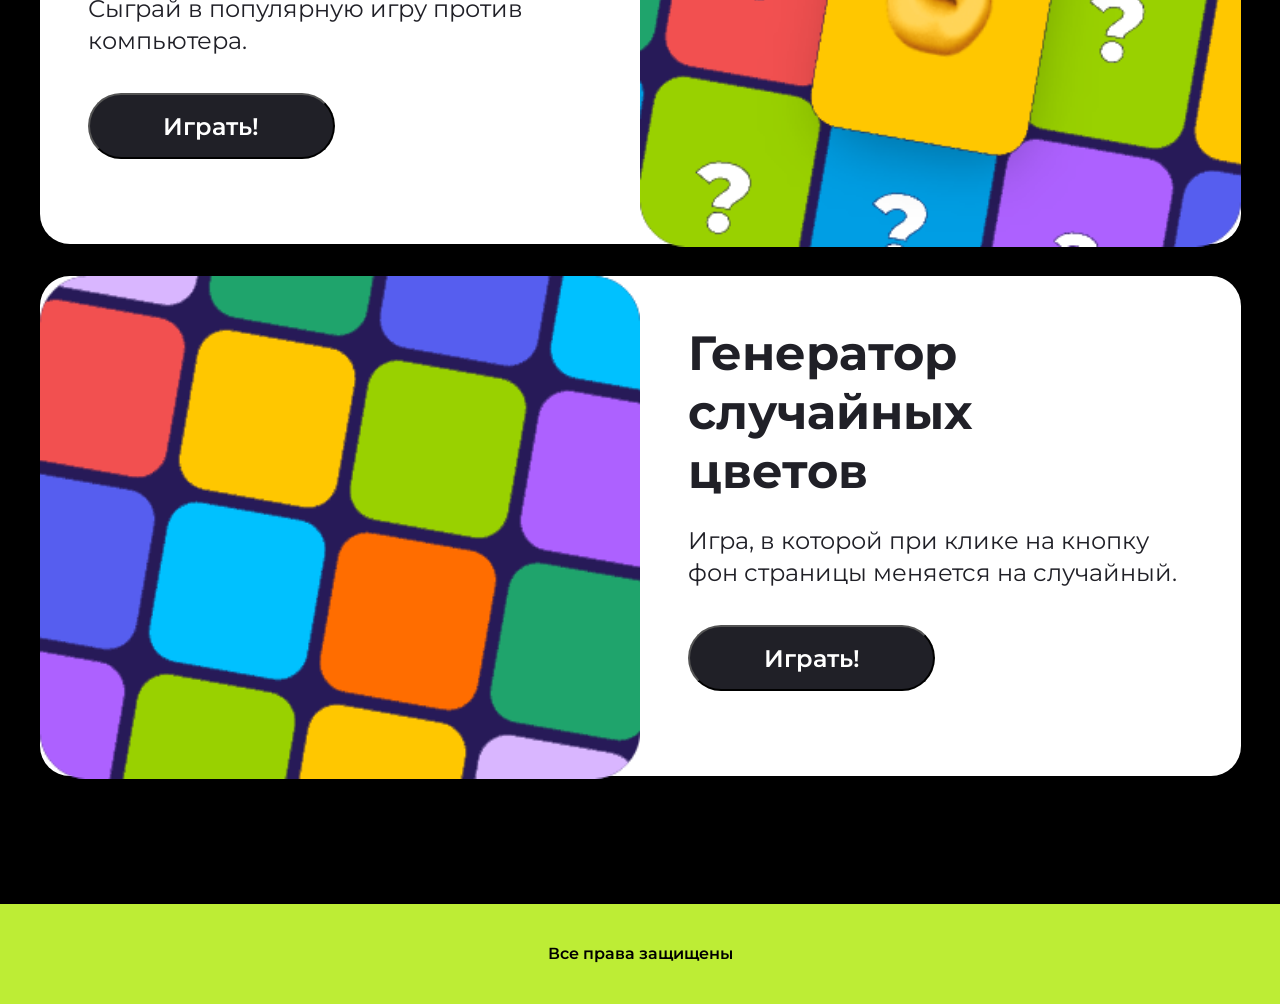
==== commit bfebba59: "revision of the course work" ====
--- a/index.html
+++ b/index.html
@@ -150,25 +150,25 @@
                     </div>
                 </article>
 
-                <article id="game2" class="games__mini__block">
-                    <div id="correct1" class="games__mini__block-left">
-                        <img src="image/pict_game-4.png" width="100%" height="100%" alt="игра 4">
+                <article id="game4" class="games__mini__block">
+                    <div class="games__mini__block-left">
+                        <img src="image/pict_game-5.png" width="100%" height="100%" alt="игра 5">
                     </div>
                     <div class="games__mini__block-right Granicy">
+                        <h3 class="games__mini__block__name">Викторина</h3>
+                        <p class="games__mini__block__desc">Отвечай на вопросы викторины с вариантами ответов.</p>
+                        <button onclick="startGame4()" class="games__mini__block__btn">Играть!</button>
+                    </div>
+                </article>
+
+                <article id="game2" class="games__mini__block">
+                    <div id="correct1" class="games__mini__block-left Granicy">
                         <h3 class="games__mini__block__name">Камень,<br>ножницы,<br>бумага</h3>
                         <p class="games__mini__block__desc">Сыграй в популярную игру против компьютера.</p>
                         <button onclick="startGame5()" class="games__mini__block__btn">Играть!</button>
                     </div>
-                </article>
-
-                <article id="game4" class="games__mini__block">
-                    <div class="games__mini__block-left Granicy">
-                        <h3 class="games__mini__block__name">Викторина</h3>
-                        <p class="games__mini__block__desc">Отвечай на вопросы викторины с вариантами ответов.</p>
-                        <button onclick="startGame4()" class="games__mini__block__btn">Играть!</button>
-                    </div>
-                    <div class="games__mini__block-right">
-                        <img src="image/pict_game-5.png" width="100%" height="100%" alt="игра 5">
+                    <div id="correct1" class="games__mini__block-right">
+                        <img src="image/pict_game-4.png" width="100%" height="100%" alt="игра 4">
                     </div>
                 </article>
 
--- a/style.css
+++ b/style.css
@@ -206,7 +206,7 @@
   position: relative;
   background-color: black;
   width: auto;
-  height: 4974px;
+  height: 4904px;
   background-position: center;
   background-repeat: no-repeat;
   background-size: cover;
@@ -591,6 +591,10 @@
   color: black;
 }
 
+.games__mini__block__btn:active {
+  background-color: black;
+}
+
 .Granicy {
   padding: 48px;
 }
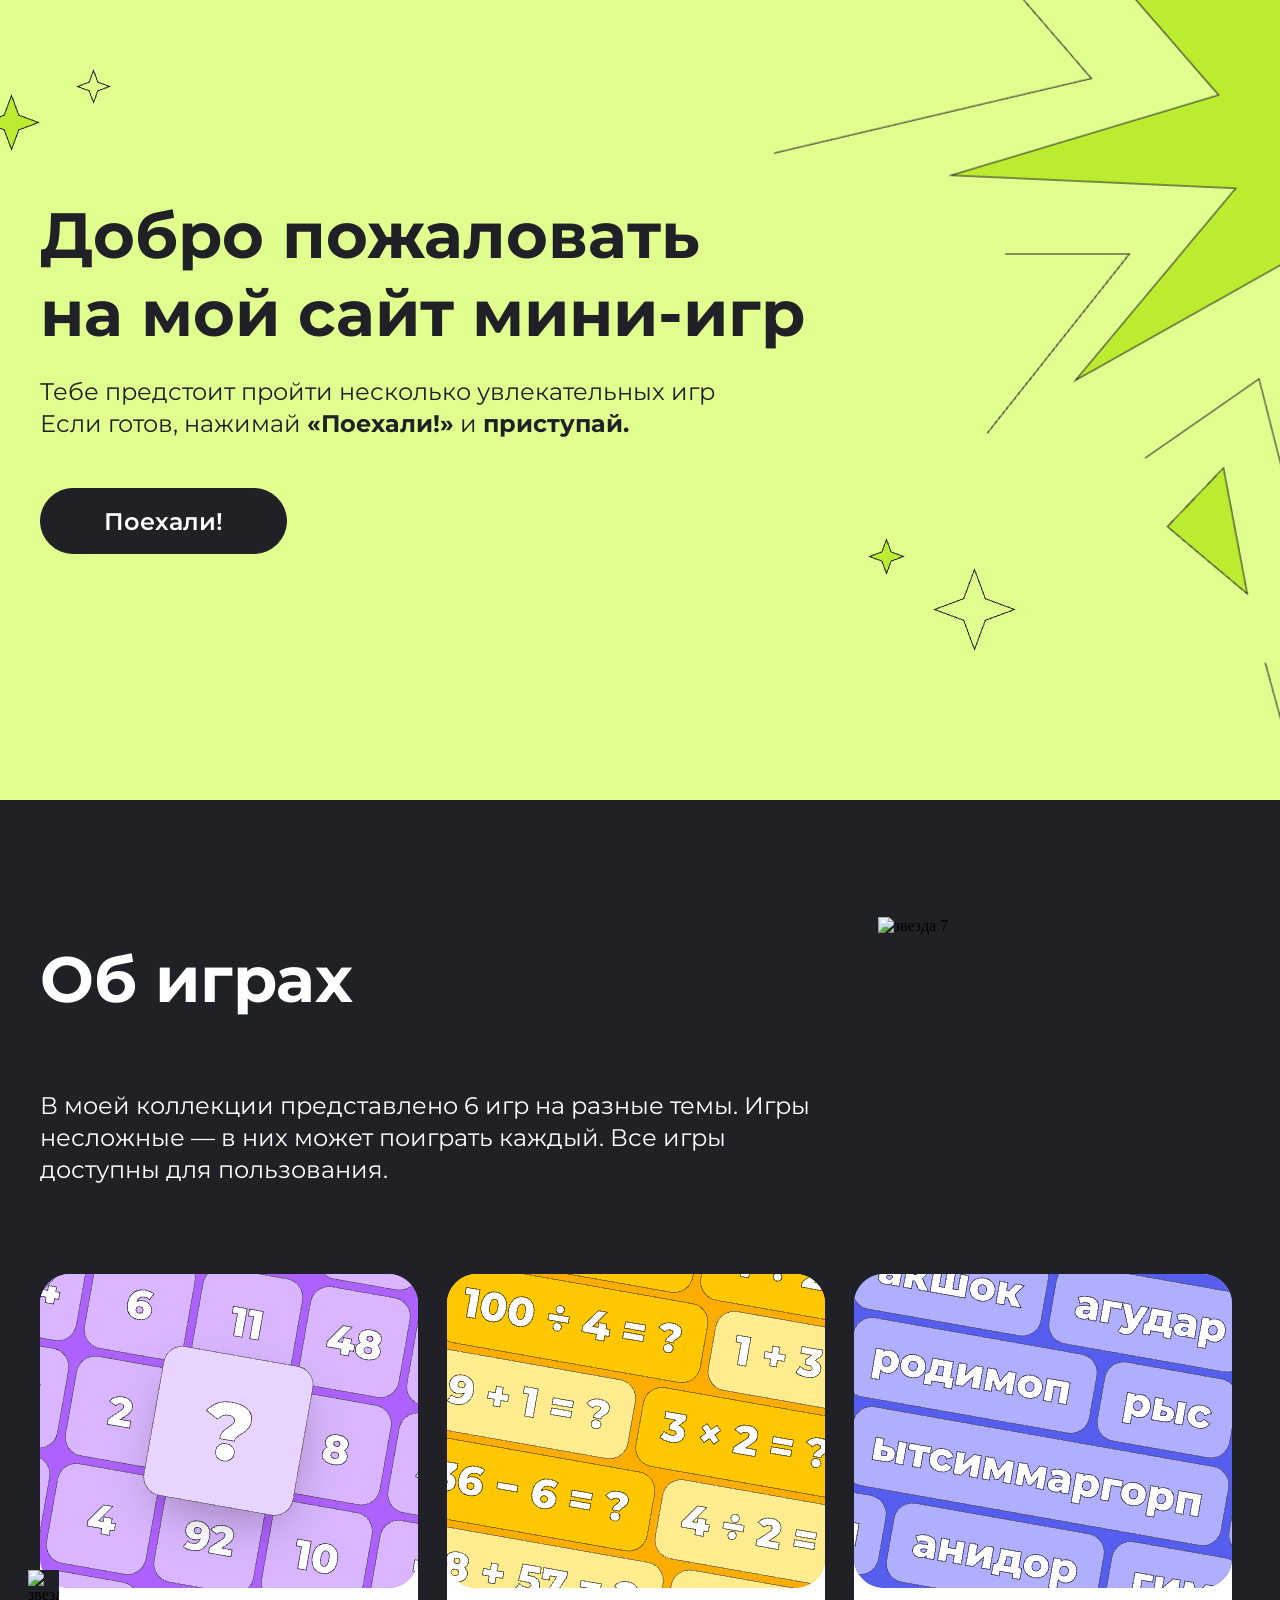
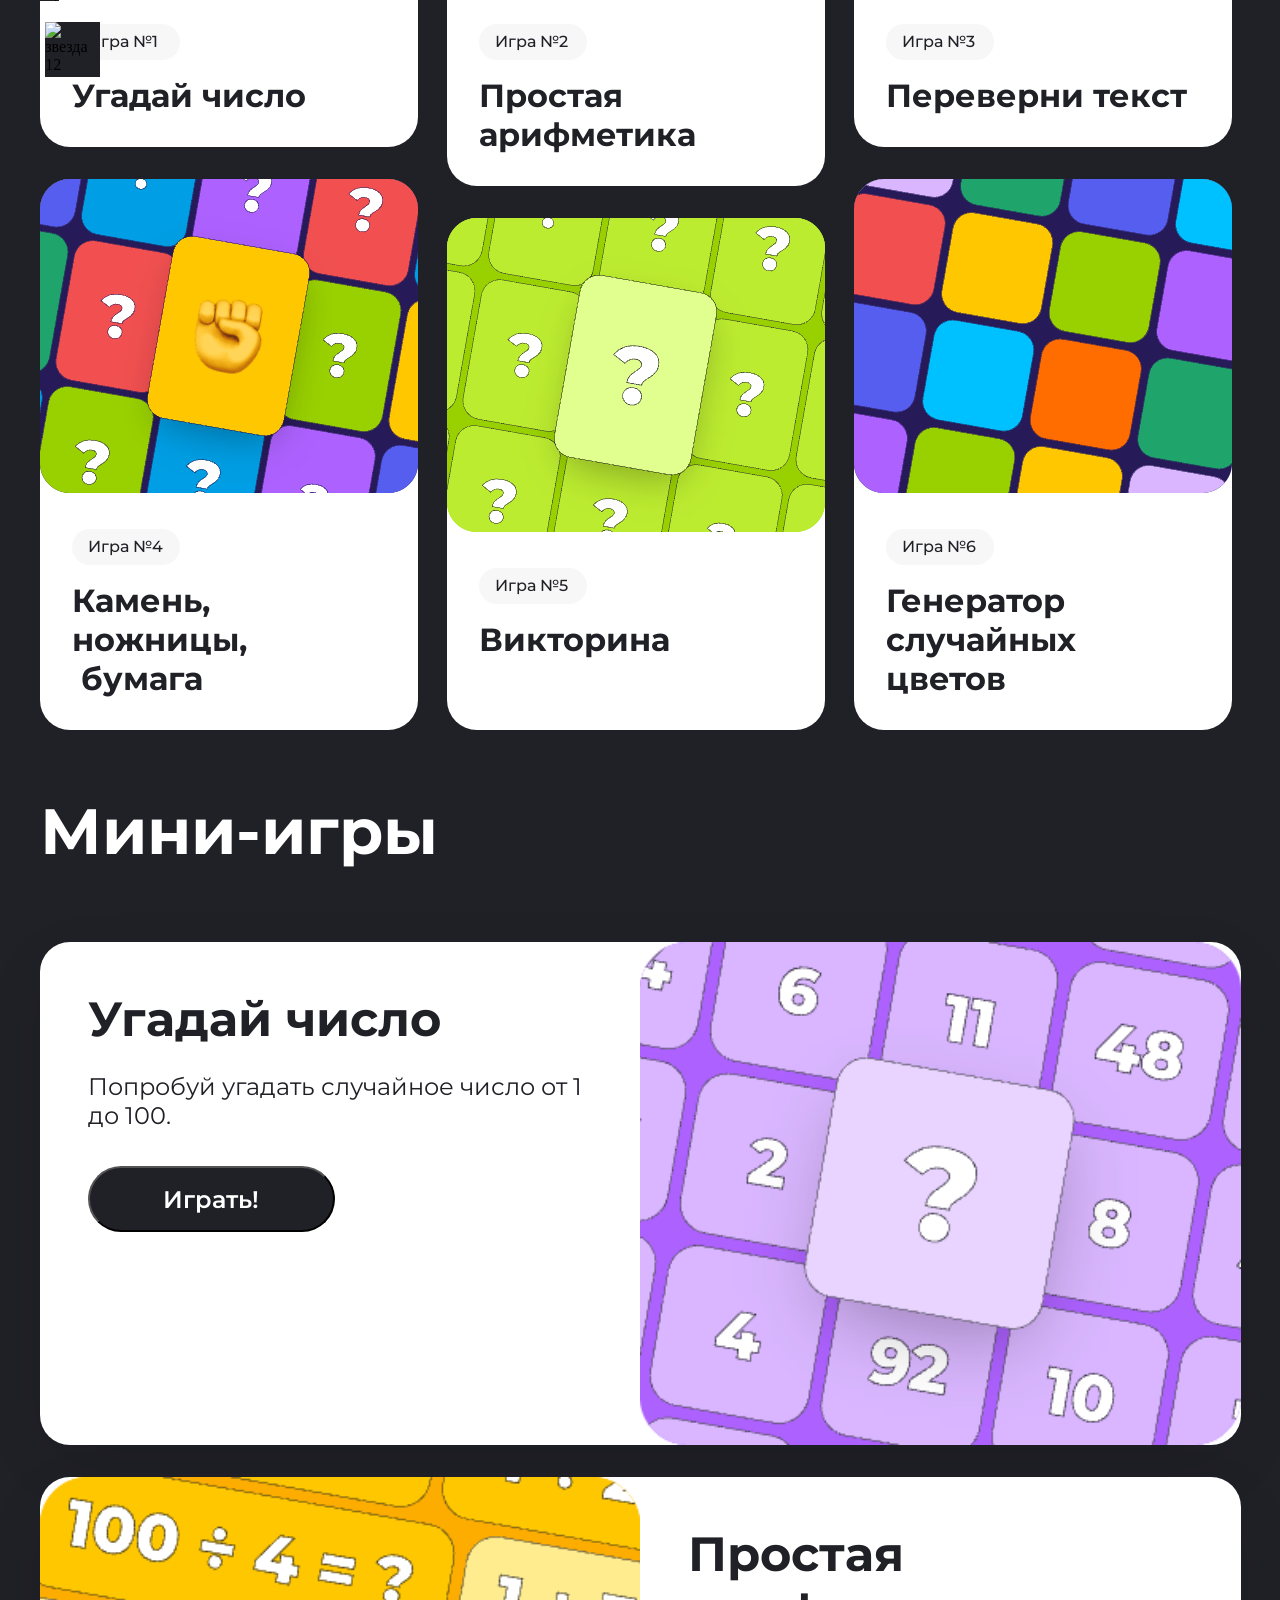
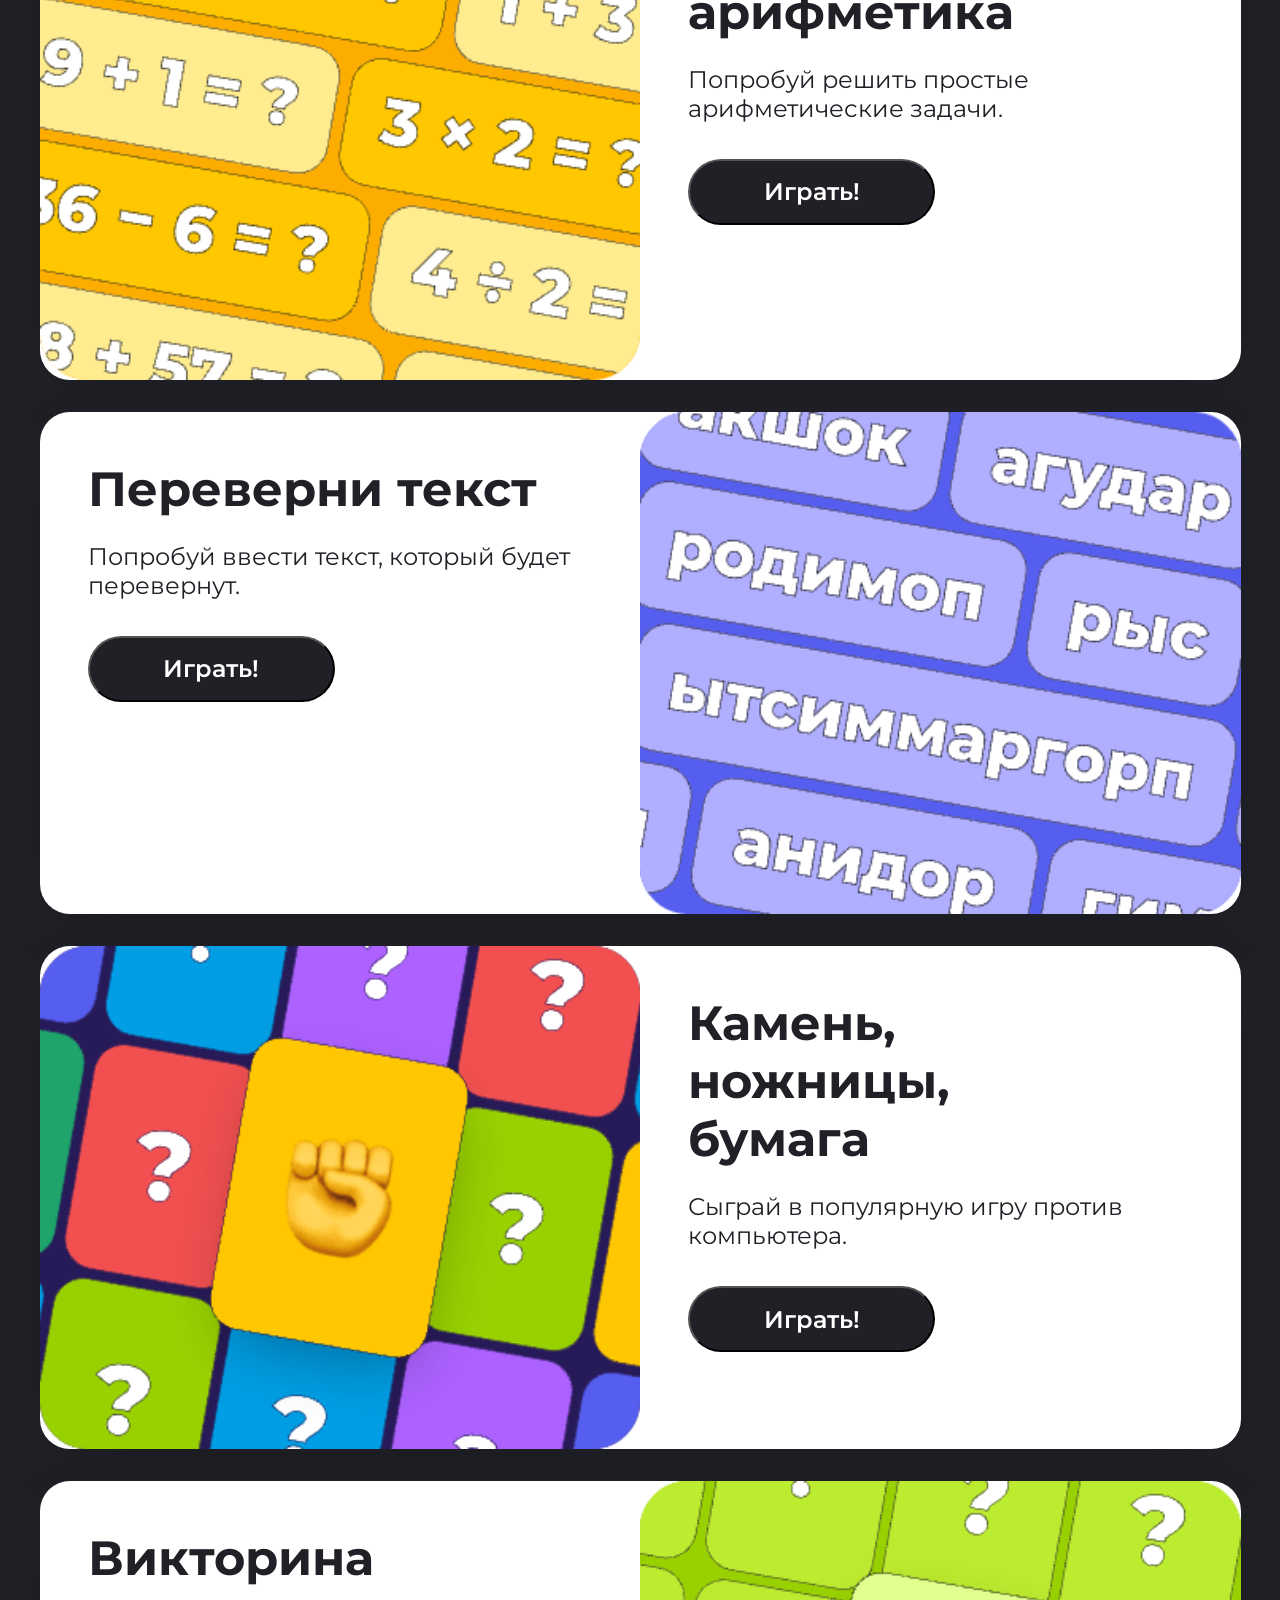
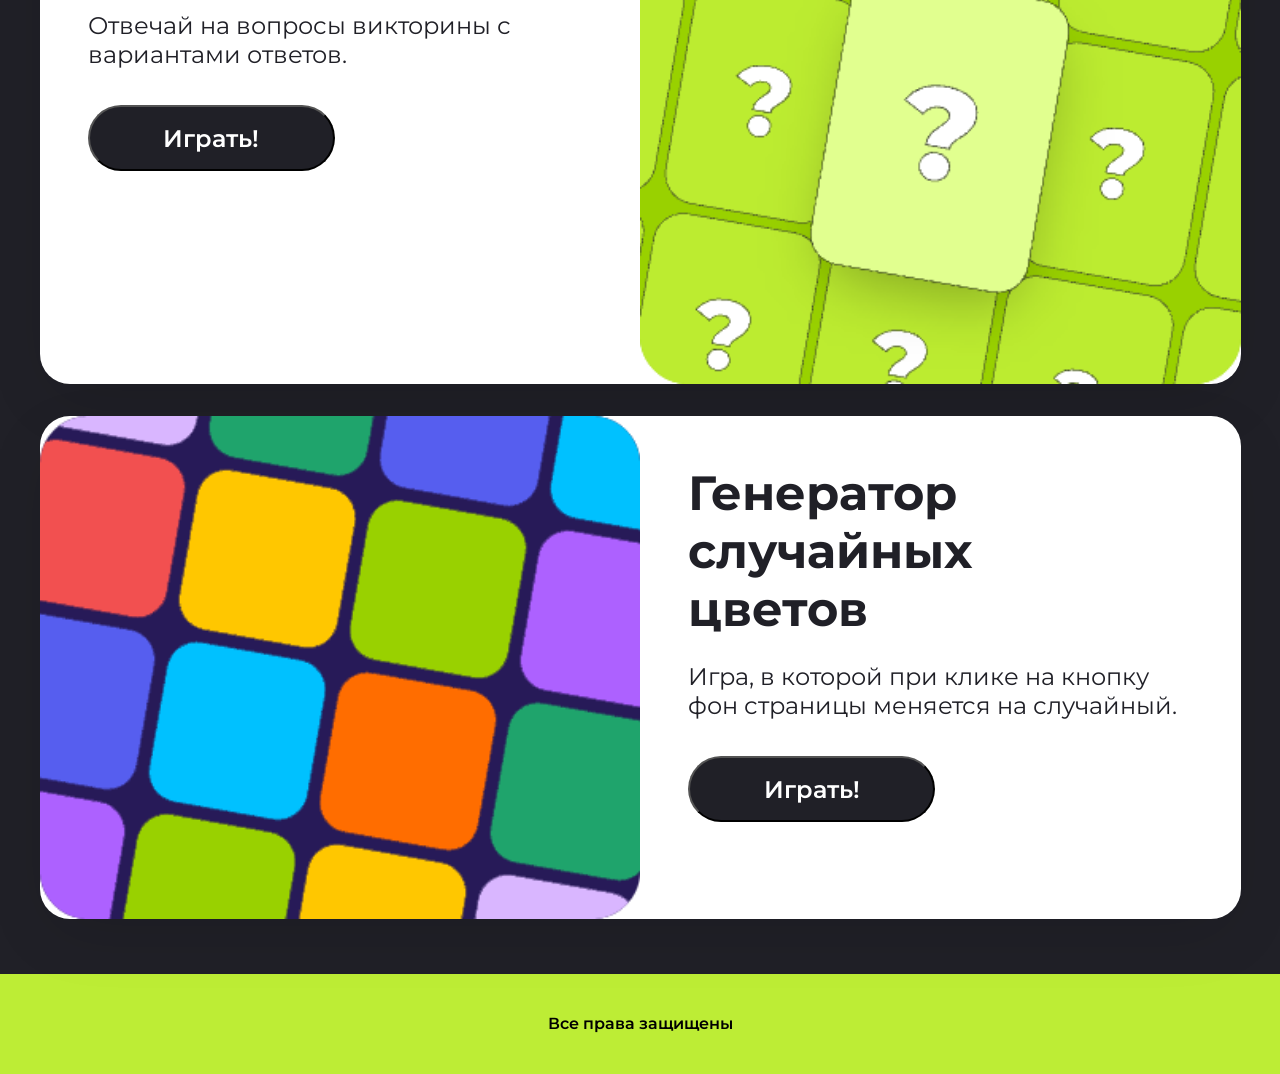
==== commit 5a2d7fcf: "Merge 060d9de2bdbcec2e93b8a32bb85677ff58da706f into f57d3724fa27d1568d5bfd3b0450c412d1f84c73" ====
--- a/index.html
+++ b/index.html
@@ -8,12 +8,6 @@
     <link rel="preconnect" href="https://fonts.gstatic.com" crossorigin>
     <link href="https://fonts.googleapis.com/css2?family=Montserrat:wght@400;500;600;700&display=swap" rel="stylesheet">
     <link rel="stylesheet" href="style.css">
-    <script src="playGame1.js"></script>
-    <script src="playGame2.js"></script>
-    <script src="playGame3.js"></script>
-    <script src="playGame4.js"></script>
-    <script src="playGame5.js"></script>
-    <script src="playGame6.js"></script>
 </head>
 <body>
     <section class="top">
@@ -22,7 +16,7 @@
                 <h1 class="header__cap-title">Добро пожаловать &nbsp; на мой сайт мини-игр</h1>
                 <p class="header__cap-subtitle">Тебе предстоит пройти несколько увлекательных игр 
                     Если готов, нажимай <b>«Поехали!»</b> и <b>приступай.</b></p>
-                <a href="#minigames"><button class="header__cap-go">Поехали!</button></a>
+                <button class="header__cap-go">Поехали!</button>
             </div>
             <img class="star-2" src="image/Star-2.png" alt="звезда 2">
             <img class="star-3" src="image/Star-3.png" alt="звезда 3">
@@ -32,83 +26,83 @@
             <img class="star-6" src="image/Star-6.png" alt="звезда 6">
         </header>
     </section>
-    <div id="change" class="content">
+    <div class="content">
         <img class="star-11" src="image/star-11.png" alt="звезда 11">
         <img class="star-12" src="image/star-12.png" alt="звезда 12">
         <section class="games">
             <img class="star-7" src="image/star-7.png" alt="звезда 7">
-            <h2 id="minigames" class="games__title">Об играх</h2>
+            <h2 class="games__title">Об играх</h2>
             <h2 class="games__title-mobile">Мини-игры</h2>
             <p class="games__description">В моей коллекции представлено 6 игр на разные темы. Игры несложные — в них может поиграть каждый.
                 Все игры доступны для пользования.</p>
             <section class="games__carts">
                 <div class="block">
-                    <a class="link-to-game" href="#game1">
+                    <a class="link-to-game" href="#">
                         <article class="cart cart-1">
                             <img class="cart__img" src="image/pict_game-1.png" alt="игра 1">
-                            <div  class="cart__description">
-                                <div class="cart__description__game-count">Игра №1</div>
-                                <h3 class="cart__description__title">Угадай число</h3>
-                                <h3 class="cart__description__mobile">Попробуй угадать случайное число от 1 до 100.</h3>
-                                <button class="play-game">Играть!</button>
+                            <div class="cart__description">
+                                <div class="cart__game-count">Игра №1</div>
+                                <h3 class="cart__title">Угадай число</h3>
+                                <h3 class="cart__mobile">Попробуй угадать случайное число от 1 до 100.</h3>
+                                <a href="#" ><button class="play-game">Играть!</button></a>
                             </div>
                         </article>
                     </a>
-                    <a class="link-to-game" href="#game2">
+                    <a class="link-to-game" href="#">
                         <article class="cart cart-2">
                             <img class="cart__img" src="image/pict_game-4.png" alt="игра 4">
                             <div class="cart__description description-big">
-                                <div class="cart__description__game-count">Игра №4</div>
-                                <h3 class="cart__description__title">Камень, ножницы, &nbsp;бумага</h3>
-                                <h3 class="cart__description__mobile">Сыграй в популярную игру против компьютера.</h3>
+                                <div class="cart__game-count">Игра №4</div>
+                                <h3 class="cart__title">Камень, ножницы, &nbsp;бумага</h3>
+                                <h3 class="cart__mobile">Сыграй в популярную игру против компьютера.</h3>
                                 <a href="#" ><button class="play-game">Играть!</button></a>
                             </div>
                         </article>
                     </a>
                 </div>
                 <div class="block">
-                    <a class="link-to-game" href="#game3">
+                    <a class="link-to-game" href="#">
                         <article class="cart cart-3">
                             <img class="cart__img" src="image/pict_game-2.png" alt="игра 2">
                             <div class="cart__description description-medium">
-                                <div class="cart__description__game-count">Игра №2</div>
-                                <h3 class="cart__description__title">Простая арифметика</h3>
-                                <h3 class="cart__description__mobile">Попробуй решить простые арифметические задачи.</h3>
+                                <div class="cart__game-count">Игра №2</div>
+                                <h3 class="cart__title">Простая арифметика</h3>
+                                <h3 class="cart__mobile">Попробуй решить простые арифметические задачи.</h3>
                                 <a href="#" ><button class="play-game">Играть!</button></a>
                             </div>
                         </article>
                     </a>
-                    <a class="link-to-game" href="#game4">
+                    <a class="link-to-game" href="#">
                         <article class="cart cart-4">
                             <img class="cart__img" src="image/pict_game-5.png" alt="игра 5">
                             <div class="cart__description description-medium">
-                                <div class="cart__description__game-count">Игра №5</div>
-                                <h3 class="cart__description__title">Простая викторина</h3>
-                                <h3 class="cart__description__mobile">Отвечай на вопросы викторины с вариантами ответов.</h3>
+                                <div class="cart__game-count">Игра №5</div>
+                                <h3 class="cart__title">Викторина</h3>
+                                <h3 class="cart__mobile">Отвечай на вопросы викторины с вариантами ответов.</h3>
                                 <a href="#" ><button class="play-game">Играть!</button></a>
                             </div>
                         </article>
                     </a>
                 </div>
                 <div class="block">
-                    <a class="link-to-game" href="#game5">
+                    <a class="link-to-game" href="#">
                         <article class="cart cart-5">
                             <img class="cart__img" src="image/pict_game-3.png" alt="игра 3">
                             <div class="cart__description">
-                                <div class="cart__description__game-count">Игра №3</div>
-                                <h3 class="cart__description__title">Переверни текст</h3>
-                                <h3 class="cart__description__mobile">Попробуй ввести текст, который будет перевернут.</h3>
+                                <div class="cart__game-count">Игра №3</div>
+                                <h3 class="cart__title">Переверни текст</h3>
+                                <h3 class="cart__mobile">Попробуй ввести текст, который будет перевернут.</h3>
                                 <a href="#" ><button class="play-game">Играть!</button></a>
                             </div>
                         </article>
                     </a>
-                    <a class="link-to-game" href="#game6">
+                    <a class="link-to-game" href="#">
                         <article class="cart cart-6">
                             <img class="cart__img" src="image/pict_game-6.png" alt="игра 6">
                             <div class="cart__description description-big">
-                                <div class="cart__description__game-count">Игра №6</div>
-                                <h3 class="cart__description__title">Генератор случайных цветов</h3>
-                                <h3 class="cart__description__mobile">Игра, в которой при клике на кнопку фон страницы меняется на случайный.</h3>
+                                <div class="cart__game-count">Игра №6</div>
+                                <h3 class="cart__title">Генератор случайных цветов</h3>
+                                <h3 class="cart__mobile">Игра, в которой при клике на кнопку фон страницы меняется на случайный.</h3>
                                 <a href="#" ><button class="play-game">Играть!</button></a>
                             </div>
                         </article>
@@ -116,70 +110,70 @@
                 </div>
             </section>
             <section class="games__mini">
-                <h2 class="games__mini__title">Мини-игры</h2>
-                <article id="game1" class="games__mini__block">
-                    <div class="games__mini__block-left Granicy">
-                        <h3 class="games__mini__block__name">Угадай число</h3>
-                        <p class="games__mini__block__desc">Попробуй угадать случайное число от 1 до 100.</p>
-                        <button onclick="startGame1()" class="games__mini__block__btn">Играть!</button>
+                <h2 class="games__title">Мини-игры</h2>
+                <article class="games__block">
+                    <div class="games__block-left Granicy">
+                        <h3 class="games__name">Угадай число</h3>
+                        <p class="games__desc">Попробуй угадать случайное число от 1 до 100.</p>
+                        <button class="games__btn">Играть!</button>
                     </div>
-                    <div class="games__mini__block-right">
+                    <div class="games__block-right">
                         <img src="image/pict_game-1.png" width="100%" height="100%" alt="игра 1">
                     </div>
                 </article>
 
-                <article id="game3" class="games__mini__block">
-                    <div class="games__mini__block-left">
+                <article class="games__block">
+                    <div class="games__block-left">
                         <img src="image/pict_game-2.png" width="100%" height="100%" alt="игра 2">
                     </div>
-                    <div class="games__mini__block-right Granicy">
-                        <h3 class="games__mini__block__name">Простая арифметика</h3>
-                        <p class="games__mini__block__desc">Попробуй решить простые арифметические задачи.</p>
-                        <button onclick="startGame2()" class="games__mini__block__btn">Играть!</button>
+                    <div class="games__block-right Granicy">
+                        <h3 class="games__name">Простая арифметика</h3>
+                        <p class="games__desc">Попробуй решить простые арифметические задачи.</p>
+                        <button class="games__btn">Играть!</button>
                     </div>
                 </article>
 
-                <article id="game5" class="games__mini__block">
-                    <div class="games__mini__block-left Granicy">
-                        <h3 class="games__mini__block__name">Переверни текст</h3>
-                        <p class="games__mini__block__desc">Попробуй ввести текст, который будет перевернут.</p>
-                        <button  onclick="startGame3()" class="games__mini__block__btn">Играть!</button>
+                <article class="games__block">
+                    <div class="games__block-left Granicy">
+                        <h3 class="games__name">Переверни текст</h3>
+                        <p class="games__desc">Попробуй ввести текст, который будет перевернут.</p>
+                        <button class="games__btn">Играть!</button>
                     </div>
-                    <div class="games__mini__block-right">
+                    <div class="games__block-right">
                         <img src="image/pict_game-3.png" width="100%" height="100%" alt="игра 3">
                     </div>
                 </article>
 
-                <article id="game4" class="games__mini__block">
-                    <div class="games__mini__block-left">
-                        <img src="image/pict_game-5.png" width="100%" height="100%" alt="игра 5">
+                <article class="games__block">
+                    <div class="games__block-left">
+                        <img src="image/pict_game-4.png" width="100%" height="100%" alt="игра 4">
                     </div>
-                    <div class="games__mini__block-right Granicy">
-                        <h3 class="games__mini__block__name">Викторина</h3>
-                        <p class="games__mini__block__desc">Отвечай на вопросы викторины с вариантами ответов.</p>
-                        <button onclick="startGame4()" class="games__mini__block__btn">Играть!</button>
+                    <div class="games__block-right Granicy">
+                        <h3 class="games__name">Камень,<br>ножницы,<br>бумага</h3>
+                        <p class="games__desc">Сыграй в популярную игру против компьютера.</p>
+                        <button class="games__btn">Играть!</button>
                     </div>
                 </article>
 
-                <article id="game2" class="games__mini__block">
-                    <div id="correct1" class="games__mini__block-left Granicy">
-                        <h3 class="games__mini__block__name">Камень,<br>ножницы,<br>бумага</h3>
-                        <p class="games__mini__block__desc">Сыграй в популярную игру против компьютера.</p>
-                        <button onclick="startGame5()" class="games__mini__block__btn">Играть!</button>
+                <article class="games__block">
+                    <div class="games__block-left Granicy">
+                        <h3 class="games__name">Викторина</h3>
+                        <p class="games__desc">Отвечай на вопросы викторины с вариантами ответов.</p>
+                        <button class="games__btn">Играть!</button>
                     </div>
-                    <div id="correct1" class="games__mini__block-right">
-                        <img src="image/pict_game-4.png" width="100%" height="100%" alt="игра 4">
+                    <div class="games__block-right">
+                        <img src="image/pict_game-5.png" width="100%" height="100%" alt="игра 5">
                     </div>
                 </article>
 
-                <article id="game6" class="games__mini__block">
-                    <div id="correct" class="games__mini__block-left">
+                <article class="games__block">
+                    <div class="games__block-left">
                         <img src="image/pict_game-6.png" width="100%" height="100%" alt="игра 6">
                     </div>
-                    <div class="games__mini__block-right Granicy">
-                        <h3 class="games__mini__block__name">Генератор <br> случайных <br> цветов</h3>
-                        <p class="games__mini__block__desc">Игра, в которой при клике на кнопку фон страницы меняется на случайный.</p>
-                        <button onclick="startGame6()" class="games__mini__block__btn">Играть!</button>
+                    <div class="games__block-right Granicy">
+                        <h3 class="games__name">Генератор <br> случайных <br> цветов</h3>
+                        <p class="games__desc">Игра, в которой при клике на кнопку фон страницы меняется на случайный.</p>
+                        <button class="games__btn">Играть!</button>
                     </div>
                 </article>
             </section>
--- a/style.css
+++ b/style.css
@@ -3,12 +3,11 @@
   padding: 0;
 }
 
+body {
+  overflow-x: hidden;
+}
+
 html {
-  overflow-x: hidden;
-  scroll-behavior: smooth;
-}
-
-body {
   overflow-x: hidden;
 }
 
@@ -23,7 +22,7 @@
 
 .header {
   position: relative;
-  max-width: 1440px;
+  width: 1440px;
   height: 800px;
   margin-left: calc(50% - 720px);
   margin-right: calc(50% - 720px);
@@ -37,7 +36,7 @@
 }
 
 .header__cap-title {
-  width: 768px;
+  width: 769px;
   height: 156px;
   color: rgb(32, 32, 39);
   font-family: Montserrat;
@@ -128,33 +127,39 @@
 }
 
 .star-7 {
+  display: block;
   position: absolute;
   width: 584.72px;
   height: 584.72px;
   right: -222px;
   top: 117px;
-  background: transparent;
+  background: rgb(32, 32, 39);
   z-index: 1;
+  background-color: transparent;
 }
 
 .star-11 {
+  background-color: transparent;
+  z-index: 1000;
+  display: block;
   position: absolute;
   width: 31.34px;
   height: 31.34px;
   left: 27.97px;
   top: 770px;
-  background: transparent;
-  z-index: 1;
+  background: rgb(32, 32, 39);
 }
 
 .star-12 {
+  background-color: transparent;
+  z-index: 1000;
+  display: block;
   position: absolute;
   width: 54.6px;
   height: 54.6px;
   left: 45.18px;
   top: 822px;
-  background: transparent;
-  z-index: 1;
+  background: rgb(32, 32, 39);
 }
 
 .Big-star {
@@ -172,7 +177,6 @@
   margin-left: calc(50% - 600.5px);
   margin-right: calc(50% - 600.5px);
   padding-top: 94px;
-  z-index: 2;
 }
 .games__title {
   width: auto;
@@ -195,7 +199,7 @@
 }
 .games__carts {
   width: 100%;
-  height: 1056px;
+  height: 1088px;
   margin-top: 72px;
   display: flex;
   flex-wrap: wrap;
@@ -204,9 +208,9 @@
 
 .content {
   position: relative;
-  background-color: black;
+  background-image: url("image/background-content.png");
   width: auto;
-  height: 4904px;
+  height: 4974px;
   background-position: center;
   background-repeat: no-repeat;
   background-size: cover;
@@ -214,9 +218,10 @@
 
 .block {
   width: 375px;
-  height: 1056px;
+  height: 1088px;
   display: flex;
   flex-wrap: wrap;
+  z-index: 100;
 }
 
 .cart {
@@ -225,22 +230,12 @@
   border-radius: 30px;
   background-color: white;
   transition: all 0.3s;
-  z-index: 2;
 }
 .cart-2, .cart-6 {
   height: 551px;
-  margin-bottom: -12px;
-}
-.cart-3 {
+}
+.cart-3, .cart-4 {
   height: 512px;
-  margin-top: -14px;
-}
-.cart-4 {
-  height: 512px;
-  margin-bottom: -12px;
-}
-.cart-5 {
-  margin-top: -14px;
 }
 .cart__img {
   width: 378px;
@@ -261,7 +256,7 @@
   transform: scale(1.05);
 }
 
-.cart__description__game-count {
+.cart__game-count {
   width: 108px;
   height: 36px;
   box-sizing: border-box;
@@ -276,7 +271,7 @@
   align-items: center;
 }
 
-.cart__description__title {
+.cart__title {
   width: 314px;
   height: 39px;
   color: rgb(32, 32, 39);
@@ -288,7 +283,7 @@
   text-decoration: none;
 }
 
-.cart__description__mobile {
+.cart__mobile {
   display: none;
 }
 
@@ -306,6 +301,39 @@
 
 .games__title-mobile {
   display: none;
+}
+
+.games__name {
+  color: rgb(32, 32, 39);
+  font-family: Montserrat;
+  font-size: 48px;
+  font-weight: 700;
+  margin-bottom: 24px;
+}
+
+.games__desc {
+  color: rgb(32, 32, 39);
+  font-family: Montserrat;
+  font-size: 24px;
+  font-weight: 400;
+  margin-bottom: 36px;
+}
+
+.games__btn {
+  width: 247px;
+  height: 66px;
+  display: flex;
+  flex-direction: row;
+  justify-content: center;
+  align-items: center;
+  gap: 10;
+  padding: 16px 28px 16px 28px;
+  border-radius: 60px;
+  background: rgb(32, 32, 39);
+  color: rgb(255, 255, 255);
+  font-family: Montserrat;
+  font-size: 24px;
+  font-weight: 600;
 }
 
 .footer {
@@ -331,7 +359,7 @@
     display: none;
   }
   .content {
-    height: 3822px;
+    height: 3774px;
   }
   body {
     overflow-x: hidden;
@@ -347,7 +375,6 @@
     margin-left: auto;
     margin-right: auto;
     display: flex;
-    flex-direction: column;
     justify-content: center;
     align-items: start;
   }
@@ -386,22 +413,13 @@
     right: -112.81px;
     top: -103.61px;
   }
-  .star-7 {
-    z-index: 1;
-  }
-  .star-11 {
-    z-index: 1;
-  }
-  .star-12 {
-    z-index: 1;
-  }
-  .cart__description__game-count {
+  .cart__game-count {
     display: none;
   }
   .header__cap {
     position: absolute;
-    left: calc(50% - 171.5px);
-    right: calc(50% - 171.5px);
+    left: auto;
+    right: auto;
     width: 343px;
     height: 371px;
     display: flex;
@@ -462,7 +480,6 @@
     padding-right: 16px;
   }
   .cart {
-    z-index: 2;
     width: 343px;
     height: auto;
     margin-bottom: 24px;
@@ -493,9 +510,8 @@
     font-size: 16px;
     font-weight: 600;
     padding: 16px 28px 16px 28px;
-    z-index: 2;
-  }
-  .cart__description__mobile {
+  }
+  .cart__mobile {
     display: block;
     color: rgb(0, 0, 0);
     font-family: Montserrat;
@@ -512,7 +528,7 @@
   .description-big {
     height: auto;
   }
-  .cart__description__title {
+  .cart__title {
     width: 284.93px;
     height: auto;
     text-decoration: none;
@@ -524,8 +540,6 @@
     padding-right: 16px;
     display: flex;
     flex-wrap: wrap;
-    z-index: 2;
-    margin-bottom: 16px;
   }
   .games__mini {
     display: none;
@@ -535,9 +549,9 @@
   position: relative;
 }
 
-.games__mini__block {
+.games__block {
   width: 100%;
-  height: 500px;
+  min-height: 500px;
   border-radius: 30px;
   box-shadow: 0px 20px 67px -12px rgba(0, 0, 0, 0.13);
   background: rgb(255, 255, 255);
@@ -545,19 +559,19 @@
   grid-template-columns: 1fr 1fr;
   margin-bottom: 32px;
 }
-.games__mini__block-left {
+.games__block-left {
   grid-column-start: 1;
   grid-column-end: 2;
   grid-row-start: 1;
   grid-row-end: 2;
 }
-.games__mini__block-right {
+.games__block-right {
   grid-column-start: 2;
   grid-column-end: 3;
   grid-row-start: 1;
   grid-row-end: 2;
 }
-.games__mini__block__name {
+.games__block__name {
   color: rgb(32, 32, 39);
   font-family: Montserrat;
   font-size: 48px;
@@ -565,7 +579,7 @@
   line-height: 59px;
   margin-bottom: 24px;
 }
-.games__mini__block__desc {
+.games__block__desc {
   color: rgb(32, 32, 39);
   font-family: Montserrat;
   font-size: 24px;
@@ -573,7 +587,7 @@
   line-height: 32px;
   margin-bottom: 36px;
 }
-.games__mini__block__btn {
+.games__block__btn {
   width: 247px;
   height: 66px;
   border-radius: 60px;
@@ -586,20 +600,16 @@
   transition: all 0.3s;
 }
 
-.games__mini__block__btn:hover {
+.games__btn:hover {
   background-color: white;
   color: black;
 }
 
-.games__mini__block__btn:active {
-  background-color: black;
-}
-
 .Granicy {
   padding: 48px;
 }
 
-.games__mini__title {
+.games__title {
   color: rgb(255, 255, 255);
   font-family: Montserrat;
   font-size: 64px;
@@ -607,109 +617,4 @@
   line-height: 78px;
   margin-top: 46px;
   margin-bottom: 72px;
-}
-
-@media (max-width: 1230px) and (min-width: 768px) {
-  .Big-star {
-    display: none;
-  }
-  .star-7 {
-    display: none;
-  }
-  .top {
-    max-width: 100vw;
-  }
-  .header {
-    max-width: 100vw;
-    margin-left: auto;
-    margin-right: auto;
-  }
-  .header__cap {
-    position: relative;
-    display: flex;
-    justify-content: center;
-    flex-wrap: wrap;
-    margin-left: calc(50% - 384px);
-    margin-right: calc(50% - 384px);
-    width: 768px;
-    height: 358px;
-    left: 0;
-  }
-  .header__cap-title {
-    text-align: center;
-  }
-  .header__cap-subtitle {
-    text-align: center;
-  }
-  .star-4 {
-    position: absolute;
-    right: 63px;
-    left: auto;
-  }
-  .star-5 {
-    position: absolute;
-    right: 156px;
-    left: auto;
-  }
-  .games__title {
-    text-align: center;
-    margin-left: auto;
-    margin-right: auto;
-  }
-  .games__description {
-    text-align: center;
-    margin-left: auto;
-    margin-right: auto;
-  }
-  .games__mini__title {
-    text-align: center;
-    margin-left: auto;
-    margin-right: auto;
-  }
-  .games__mini__block {
-    width: 768px;
-    height: 435px;
-    margin-left: auto;
-    margin-right: auto;
-  }
-  .block {
-    width: 792px;
-    height: auto;
-    display: flex;
-    flex-direction: row;
-    justify-content: space-between;
-  }
-  .games__carts {
-    height: 1700px;
-    display: flex;
-    justify-content: center;
-    gap: 16px;
-  }
-  .cart-3, .cart-5 {
-    margin-top: 0;
-    margin-left: -14px;
-  }
-  .cart-1, .cart-2 {
-    margin-bottom: 2px;
-  }
-  #game4 {
-    height: 420px;
-  }
-  #game6 {
-    height: 440px;
-  }
-  .games__mini__block__name {
-    font-size: 36px;
-    font-weight: 700;
-    line-height: 40px;
-  }
-  #correct {
-    height: 440px;
-  }
-  #correct1 {
-    height: 435px;
-  }
-  .content {
-    height: 5068px;
-  }
 }/*# sourceMappingURL=style.css.map */
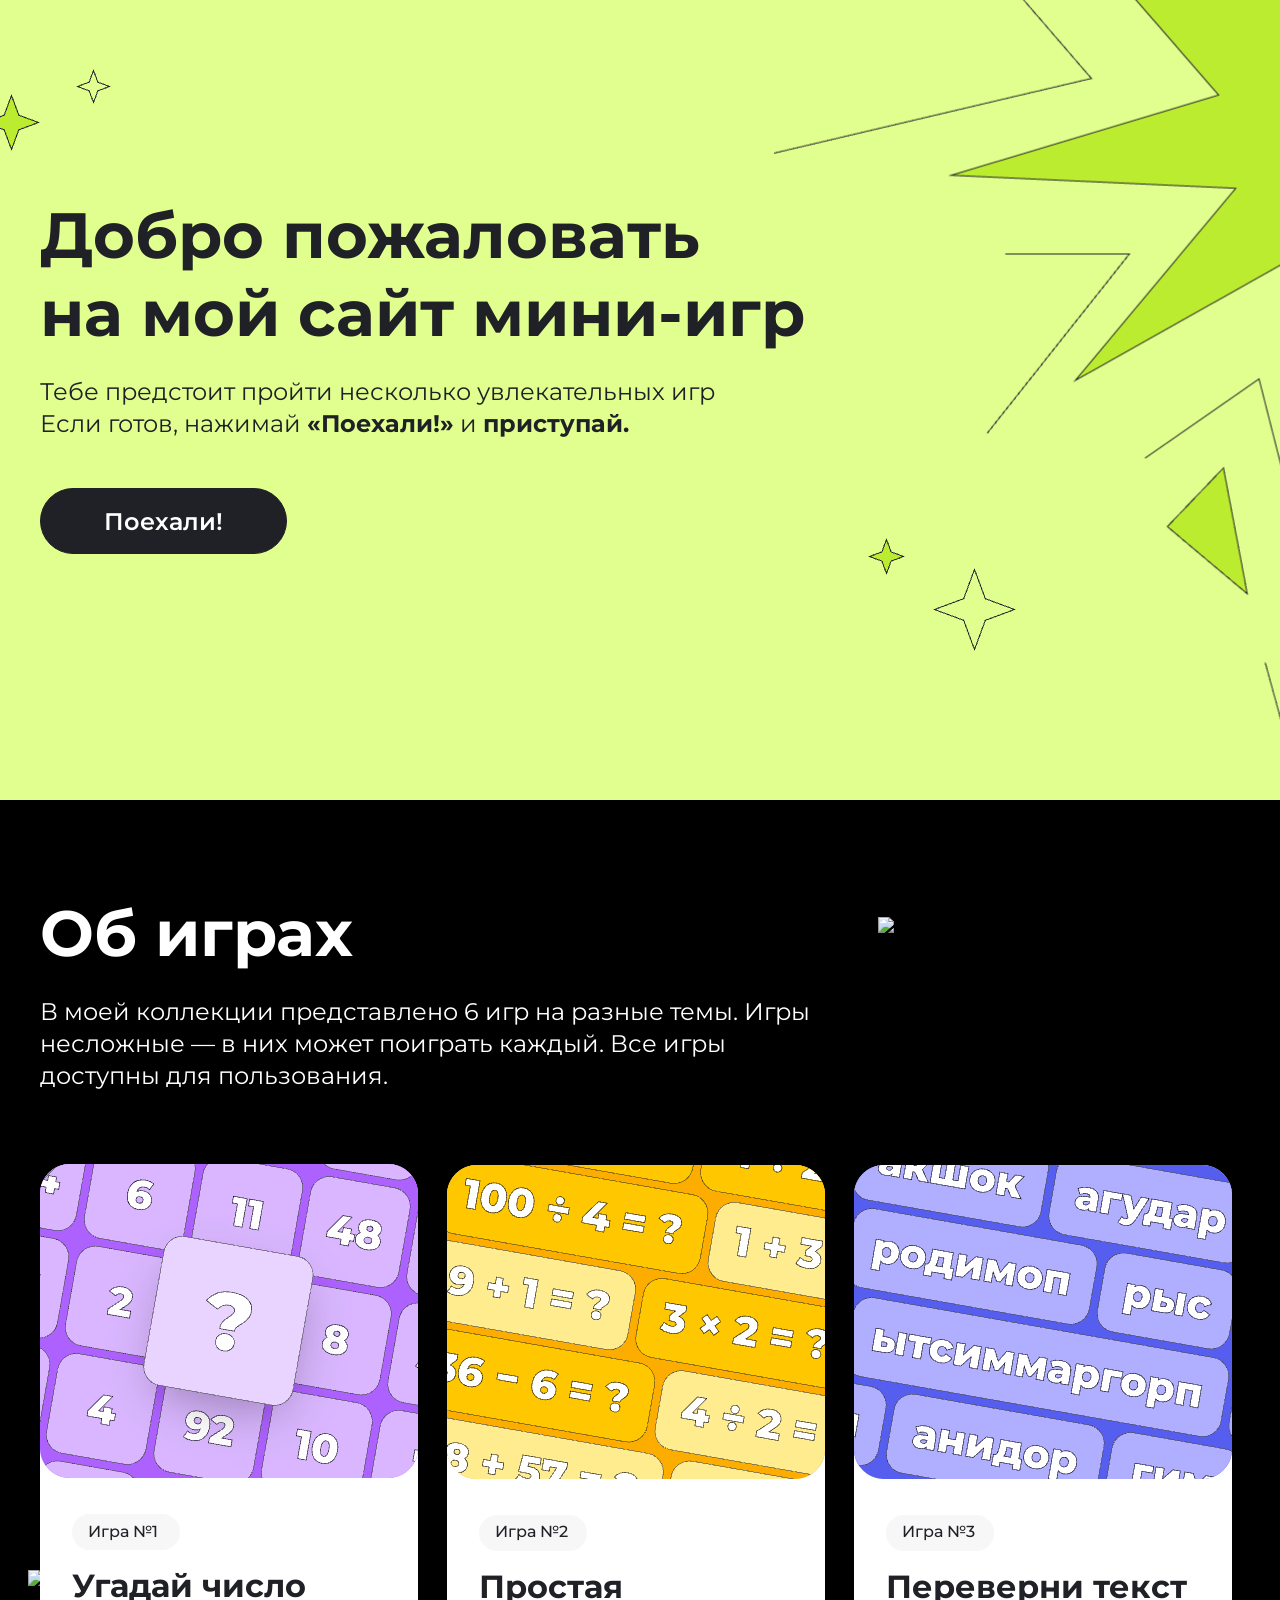
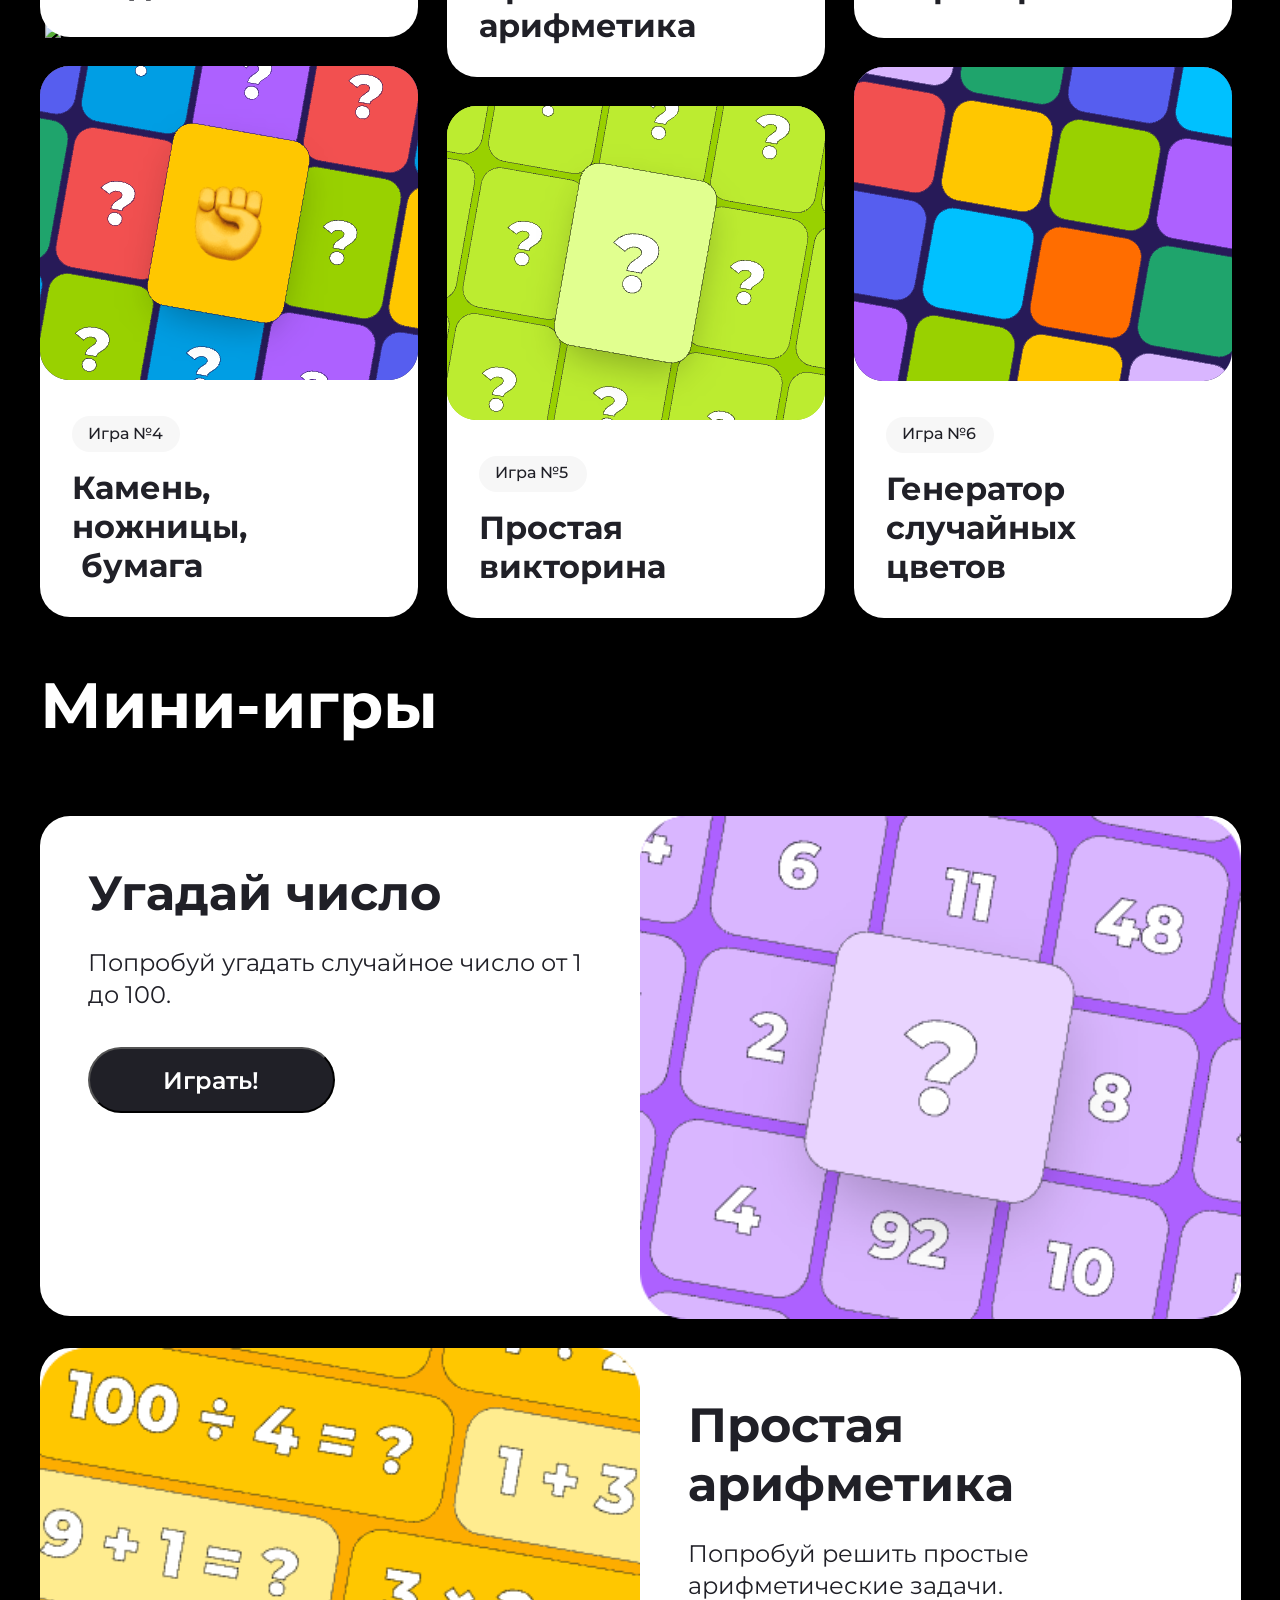
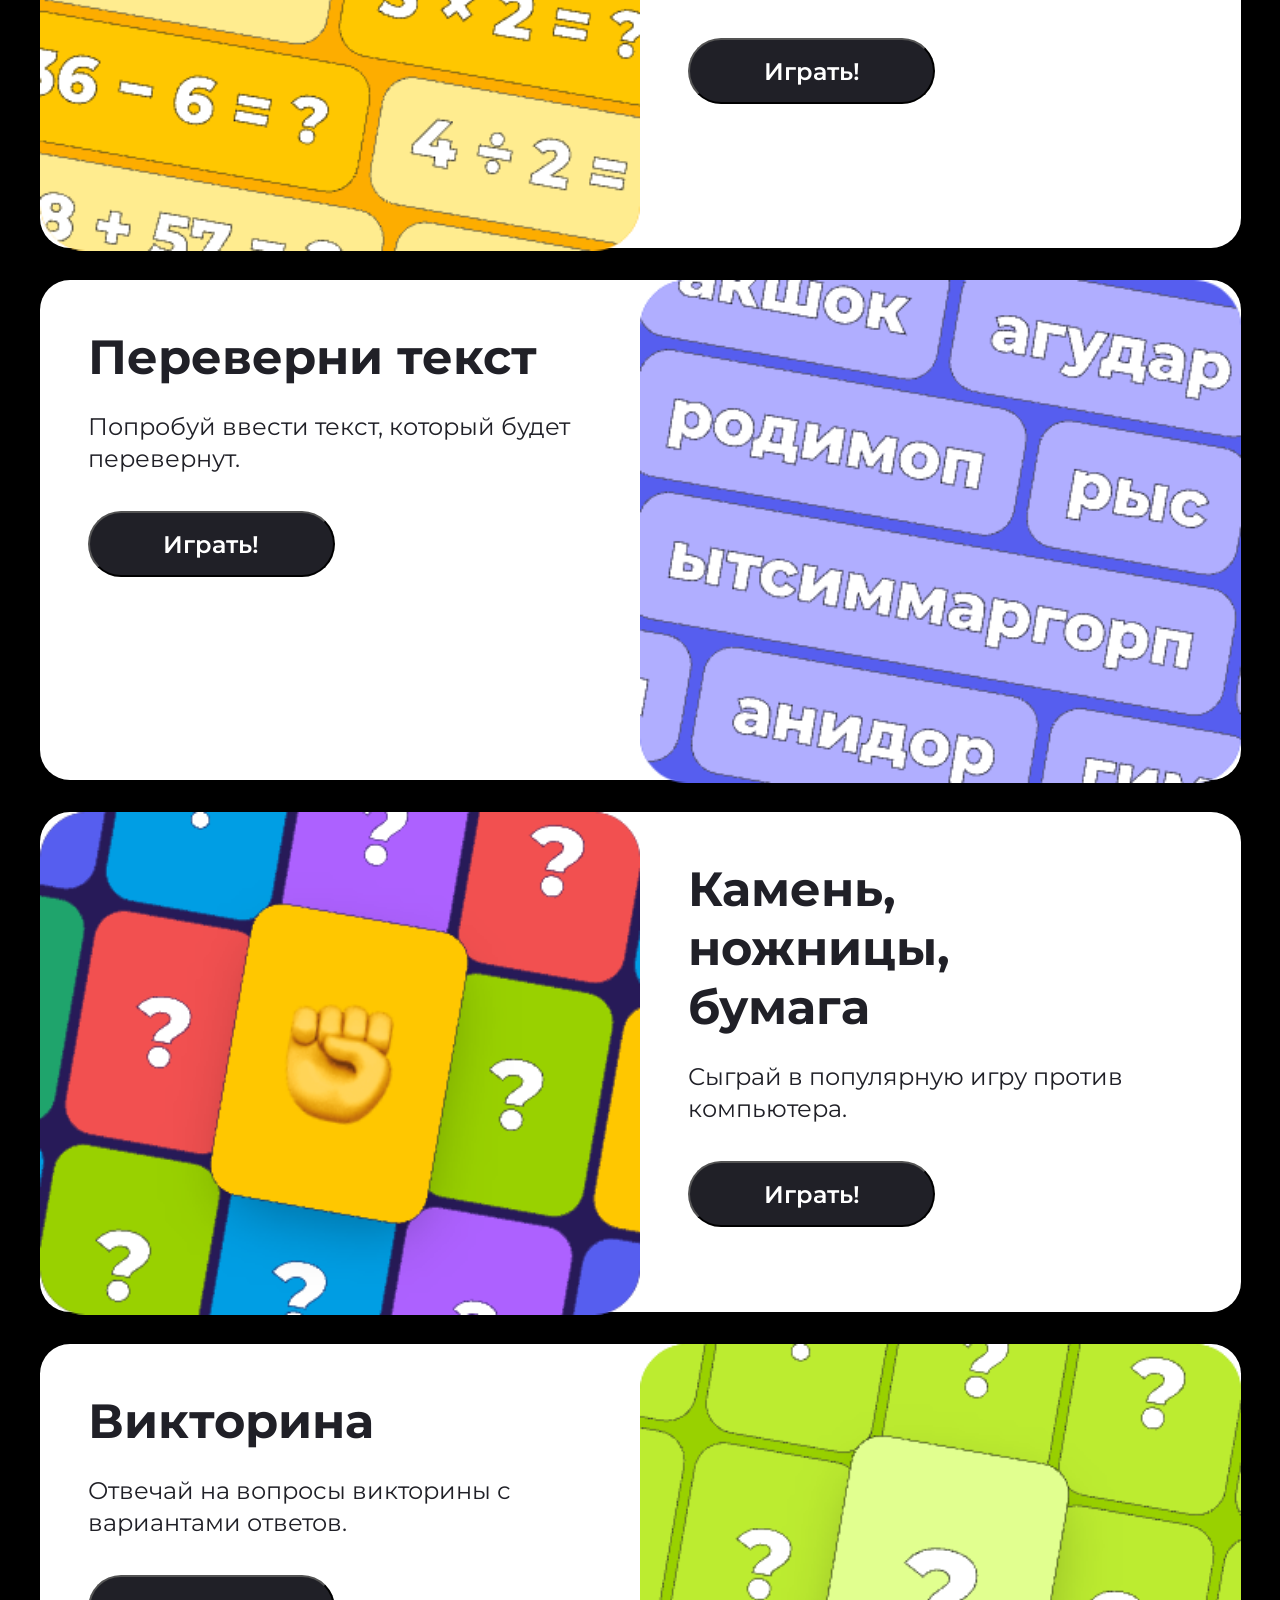
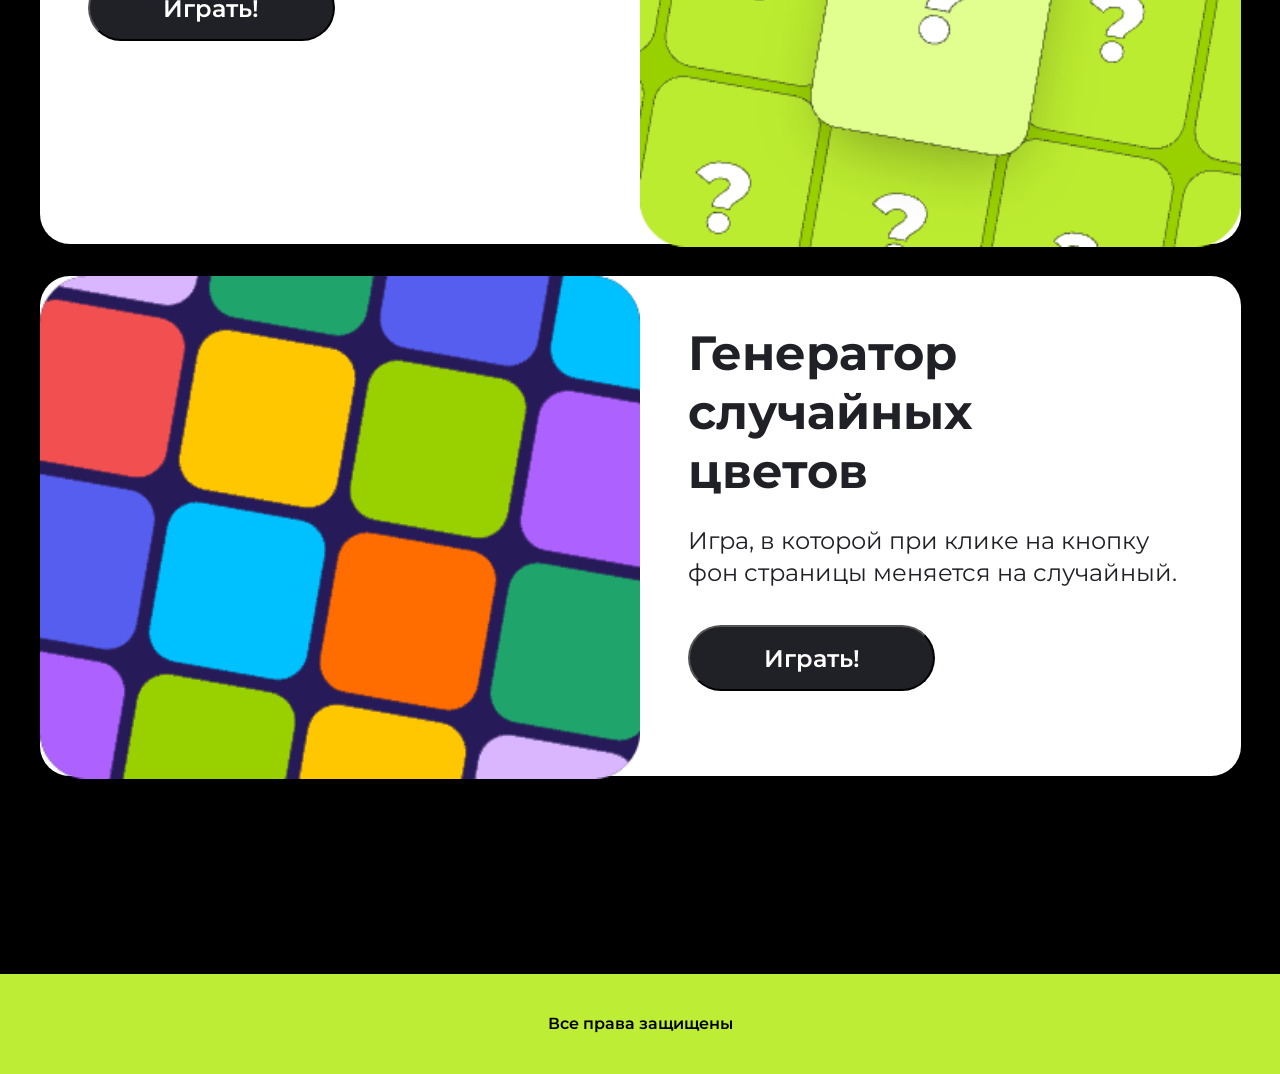
==== commit abc3b050: "Merge 1bba0991f2a52654c063fccedb40915bcd35ac2a into f57d3724fa27d1568d5bfd3b0450c412d1f84c73" ====
--- a/index.html
+++ b/index.html
@@ -8,6 +8,12 @@
     <link rel="preconnect" href="https://fonts.gstatic.com" crossorigin>
     <link href="https://fonts.googleapis.com/css2?family=Montserrat:wght@400;500;600;700&display=swap" rel="stylesheet">
     <link rel="stylesheet" href="style.css">
+    <script src="playGame1.js"></script>
+    <script src="playGame2.js"></script>
+    <script src="playGame3.js"></script>
+    <script src="playGame4.js"></script>
+    <script src="playGame5.js"></script>
+    <script src="playGame6.js"></script>
 </head>
 <body>
     <section class="top">
@@ -16,7 +22,7 @@
                 <h1 class="header__cap-title">Добро пожаловать &nbsp; на мой сайт мини-игр</h1>
                 <p class="header__cap-subtitle">Тебе предстоит пройти несколько увлекательных игр 
                     Если готов, нажимай <b>«Поехали!»</b> и <b>приступай.</b></p>
-                <button class="header__cap-go">Поехали!</button>
+                <a href="#minigames"><button class="header__cap-go">Поехали!</button></a>
             </div>
             <img class="star-2" src="image/Star-2.png" alt="звезда 2">
             <img class="star-3" src="image/Star-3.png" alt="звезда 3">
@@ -26,83 +32,83 @@
             <img class="star-6" src="image/Star-6.png" alt="звезда 6">
         </header>
     </section>
-    <div class="content">
+    <div id="change" class="content">
         <img class="star-11" src="image/star-11.png" alt="звезда 11">
         <img class="star-12" src="image/star-12.png" alt="звезда 12">
         <section class="games">
             <img class="star-7" src="image/star-7.png" alt="звезда 7">
-            <h2 class="games__title">Об играх</h2>
+            <h2 id="minigames" class="games__title">Об играх</h2>
             <h2 class="games__title-mobile">Мини-игры</h2>
             <p class="games__description">В моей коллекции представлено 6 игр на разные темы. Игры несложные — в них может поиграть каждый.
                 Все игры доступны для пользования.</p>
             <section class="games__carts">
                 <div class="block">
-                    <a class="link-to-game" href="#">
+                    <a class="link-to-game" href="#game1">
                         <article class="cart cart-1">
                             <img class="cart__img" src="image/pict_game-1.png" alt="игра 1">
-                            <div class="cart__description">
-                                <div class="cart__game-count">Игра №1</div>
-                                <h3 class="cart__title">Угадай число</h3>
-                                <h3 class="cart__mobile">Попробуй угадать случайное число от 1 до 100.</h3>
-                                <a href="#" ><button class="play-game">Играть!</button></a>
+                            <div  class="cart__description">
+                                <div class="cart__description__game-count">Игра №1</div>
+                                <h3 class="cart__description__title">Угадай число</h3>
+                                <h3 class="cart__description__mobile">Попробуй угадать случайное число от 1 до 100.</h3>
+                                <button class="play-game">Играть!</button>
                             </div>
                         </article>
                     </a>
-                    <a class="link-to-game" href="#">
+                    <a class="link-to-game" href="#game2">
                         <article class="cart cart-2">
                             <img class="cart__img" src="image/pict_game-4.png" alt="игра 4">
                             <div class="cart__description description-big">
-                                <div class="cart__game-count">Игра №4</div>
-                                <h3 class="cart__title">Камень, ножницы, &nbsp;бумага</h3>
-                                <h3 class="cart__mobile">Сыграй в популярную игру против компьютера.</h3>
+                                <div class="cart__description__game-count">Игра №4</div>
+                                <h3 class="cart__description__title">Камень, ножницы, &nbsp;бумага</h3>
+                                <h3 class="cart__description__mobile">Сыграй в популярную игру против компьютера.</h3>
                                 <a href="#" ><button class="play-game">Играть!</button></a>
                             </div>
                         </article>
                     </a>
                 </div>
                 <div class="block">
-                    <a class="link-to-game" href="#">
+                    <a class="link-to-game" href="#game3">
                         <article class="cart cart-3">
                             <img class="cart__img" src="image/pict_game-2.png" alt="игра 2">
                             <div class="cart__description description-medium">
-                                <div class="cart__game-count">Игра №2</div>
-                                <h3 class="cart__title">Простая арифметика</h3>
-                                <h3 class="cart__mobile">Попробуй решить простые арифметические задачи.</h3>
+                                <div class="cart__description__game-count">Игра №2</div>
+                                <h3 class="cart__description__title">Простая арифметика</h3>
+                                <h3 class="cart__description__mobile">Попробуй решить простые арифметические задачи.</h3>
                                 <a href="#" ><button class="play-game">Играть!</button></a>
                             </div>
                         </article>
                     </a>
-                    <a class="link-to-game" href="#">
+                    <a class="link-to-game" href="#game4">
                         <article class="cart cart-4">
                             <img class="cart__img" src="image/pict_game-5.png" alt="игра 5">
                             <div class="cart__description description-medium">
-                                <div class="cart__game-count">Игра №5</div>
-                                <h3 class="cart__title">Викторина</h3>
-                                <h3 class="cart__mobile">Отвечай на вопросы викторины с вариантами ответов.</h3>
+                                <div class="cart__description__game-count">Игра №5</div>
+                                <h3 class="cart__description__title">Простая викторина</h3>
+                                <h3 class="cart__description__mobile">Отвечай на вопросы викторины с вариантами ответов.</h3>
                                 <a href="#" ><button class="play-game">Играть!</button></a>
                             </div>
                         </article>
                     </a>
                 </div>
                 <div class="block">
-                    <a class="link-to-game" href="#">
+                    <a class="link-to-game" href="#game5">
                         <article class="cart cart-5">
                             <img class="cart__img" src="image/pict_game-3.png" alt="игра 3">
                             <div class="cart__description">
-                                <div class="cart__game-count">Игра №3</div>
-                                <h3 class="cart__title">Переверни текст</h3>
-                                <h3 class="cart__mobile">Попробуй ввести текст, который будет перевернут.</h3>
+                                <div class="cart__description__game-count">Игра №3</div>
+                                <h3 class="cart__description__title">Переверни текст</h3>
+                                <h3 class="cart__description__mobile">Попробуй ввести текст, который будет перевернут.</h3>
                                 <a href="#" ><button class="play-game">Играть!</button></a>
                             </div>
                         </article>
                     </a>
-                    <a class="link-to-game" href="#">
+                    <a class="link-to-game" href="#game6">
                         <article class="cart cart-6">
                             <img class="cart__img" src="image/pict_game-6.png" alt="игра 6">
                             <div class="cart__description description-big">
-                                <div class="cart__game-count">Игра №6</div>
-                                <h3 class="cart__title">Генератор случайных цветов</h3>
-                                <h3 class="cart__mobile">Игра, в которой при клике на кнопку фон страницы меняется на случайный.</h3>
+                                <div class="cart__description__game-count">Игра №6</div>
+                                <h3 class="cart__description__title">Генератор случайных цветов</h3>
+                                <h3 class="cart__description__mobile">Игра, в которой при клике на кнопку фон страницы меняется на случайный.</h3>
                                 <a href="#" ><button class="play-game">Играть!</button></a>
                             </div>
                         </article>
@@ -110,70 +116,70 @@
                 </div>
             </section>
             <section class="games__mini">
-                <h2 class="games__title">Мини-игры</h2>
-                <article class="games__block">
-                    <div class="games__block-left Granicy">
-                        <h3 class="games__name">Угадай число</h3>
-                        <p class="games__desc">Попробуй угадать случайное число от 1 до 100.</p>
-                        <button class="games__btn">Играть!</button>
+                <h2 class="games__mini__title">Мини-игры</h2>
+                <article id="game1" class="games__mini__block">
+                    <div class="games__mini__block-left Granicy">
+                        <h3 class="games__mini__block__name">Угадай число</h3>
+                        <p class="games__mini__block__desc">Попробуй угадать случайное число от 1 до 100.</p>
+                        <button onclick="startGame1()" class="games__mini__block__btn">Играть!</button>
                     </div>
-                    <div class="games__block-right">
+                    <div class="games__mini__block-right">
                         <img src="image/pict_game-1.png" width="100%" height="100%" alt="игра 1">
                     </div>
                 </article>
 
-                <article class="games__block">
-                    <div class="games__block-left">
+                <article id="game3" class="games__mini__block">
+                    <div class="games__mini__block-left">
                         <img src="image/pict_game-2.png" width="100%" height="100%" alt="игра 2">
                     </div>
-                    <div class="games__block-right Granicy">
-                        <h3 class="games__name">Простая арифметика</h3>
-                        <p class="games__desc">Попробуй решить простые арифметические задачи.</p>
-                        <button class="games__btn">Играть!</button>
+                    <div class="games__mini__block-right Granicy">
+                        <h3 class="games__mini__block__name">Простая арифметика</h3>
+                        <p class="games__mini__block__desc">Попробуй решить простые арифметические задачи.</p>
+                        <button onclick="startGame2()" class="games__mini__block__btn">Играть!</button>
                     </div>
                 </article>
 
-                <article class="games__block">
-                    <div class="games__block-left Granicy">
-                        <h3 class="games__name">Переверни текст</h3>
-                        <p class="games__desc">Попробуй ввести текст, который будет перевернут.</p>
-                        <button class="games__btn">Играть!</button>
+                <article id="game5" class="games__mini__block">
+                    <div class="games__mini__block-left Granicy">
+                        <h3 class="games__mini__block__name">Переверни текст</h3>
+                        <p class="games__mini__block__desc">Попробуй ввести текст, который будет перевернут.</p>
+                        <button  onclick="startGame3()" class="games__mini__block__btn">Играть!</button>
                     </div>
-                    <div class="games__block-right">
+                    <div class="games__mini__block-right">
                         <img src="image/pict_game-3.png" width="100%" height="100%" alt="игра 3">
                     </div>
                 </article>
 
-                <article class="games__block">
-                    <div class="games__block-left">
+                <article id="game2" class="games__mini__block">
+                    <div id="correct1" class="games__mini__block-left">
                         <img src="image/pict_game-4.png" width="100%" height="100%" alt="игра 4">
                     </div>
-                    <div class="games__block-right Granicy">
-                        <h3 class="games__name">Камень,<br>ножницы,<br>бумага</h3>
-                        <p class="games__desc">Сыграй в популярную игру против компьютера.</p>
-                        <button class="games__btn">Играть!</button>
+                    <div class="games__mini__block-right Granicy">
+                        <h3 class="games__mini__block__name">Камень,<br>ножницы,<br>бумага</h3>
+                        <p class="games__mini__block__desc">Сыграй в популярную игру против компьютера.</p>
+                        <button onclick="startGame5()" class="games__mini__block__btn">Играть!</button>
                     </div>
                 </article>
 
-                <article class="games__block">
-                    <div class="games__block-left Granicy">
-                        <h3 class="games__name">Викторина</h3>
-                        <p class="games__desc">Отвечай на вопросы викторины с вариантами ответов.</p>
-                        <button class="games__btn">Играть!</button>
+                <article id="game4" class="games__mini__block">
+                    <div class="games__mini__block-left Granicy">
+                        <h3 class="games__mini__block__name">Викторина</h3>
+                        <p class="games__mini__block__desc">Отвечай на вопросы викторины с вариантами ответов.</p>
+                        <button onclick="startGame4()" class="games__mini__block__btn">Играть!</button>
                     </div>
-                    <div class="games__block-right">
+                    <div class="games__mini__block-right">
                         <img src="image/pict_game-5.png" width="100%" height="100%" alt="игра 5">
                     </div>
                 </article>
 
-                <article class="games__block">
-                    <div class="games__block-left">
+                <article id="game6" class="games__mini__block">
+                    <div id="correct" class="games__mini__block-left">
                         <img src="image/pict_game-6.png" width="100%" height="100%" alt="игра 6">
                     </div>
-                    <div class="games__block-right Granicy">
-                        <h3 class="games__name">Генератор <br> случайных <br> цветов</h3>
-                        <p class="games__desc">Игра, в которой при клике на кнопку фон страницы меняется на случайный.</p>
-                        <button class="games__btn">Играть!</button>
+                    <div class="games__mini__block-right Granicy">
+                        <h3 class="games__mini__block__name">Генератор <br> случайных <br> цветов</h3>
+                        <p class="games__mini__block__desc">Игра, в которой при клике на кнопку фон страницы меняется на случайный.</p>
+                        <button onclick="startGame6()" class="games__mini__block__btn">Играть!</button>
                     </div>
                 </article>
             </section>
--- a/style.css
+++ b/style.css
@@ -3,11 +3,12 @@
   padding: 0;
 }
 
+html {
+  overflow-x: hidden;
+  scroll-behavior: smooth;
+}
+
 body {
-  overflow-x: hidden;
-}
-
-html {
   overflow-x: hidden;
 }
 
@@ -22,7 +23,7 @@
 
 .header {
   position: relative;
-  width: 1440px;
+  max-width: 1440px;
   height: 800px;
   margin-left: calc(50% - 720px);
   margin-right: calc(50% - 720px);
@@ -36,7 +37,7 @@
 }
 
 .header__cap-title {
-  width: 769px;
+  width: 768px;
   height: 156px;
   color: rgb(32, 32, 39);
   font-family: Montserrat;
@@ -127,39 +128,33 @@
 }
 
 .star-7 {
-  display: block;
   position: absolute;
   width: 584.72px;
   height: 584.72px;
   right: -222px;
   top: 117px;
-  background: rgb(32, 32, 39);
+  background: transparent;
   z-index: 1;
-  background-color: transparent;
 }
 
 .star-11 {
-  background-color: transparent;
-  z-index: 1000;
-  display: block;
   position: absolute;
   width: 31.34px;
   height: 31.34px;
   left: 27.97px;
   top: 770px;
-  background: rgb(32, 32, 39);
+  background: transparent;
+  z-index: 1;
 }
 
 .star-12 {
-  background-color: transparent;
-  z-index: 1000;
-  display: block;
   position: absolute;
   width: 54.6px;
   height: 54.6px;
   left: 45.18px;
   top: 822px;
-  background: rgb(32, 32, 39);
+  background: transparent;
+  z-index: 1;
 }
 
 .Big-star {
@@ -177,6 +172,7 @@
   margin-left: calc(50% - 600.5px);
   margin-right: calc(50% - 600.5px);
   padding-top: 94px;
+  z-index: 2;
 }
 .games__title {
   width: auto;
@@ -199,7 +195,7 @@
 }
 .games__carts {
   width: 100%;
-  height: 1088px;
+  height: 1056px;
   margin-top: 72px;
   display: flex;
   flex-wrap: wrap;
@@ -208,7 +204,7 @@
 
 .content {
   position: relative;
-  background-image: url("image/background-content.png");
+  background-color: black;
   width: auto;
   height: 4974px;
   background-position: center;
@@ -218,10 +214,9 @@
 
 .block {
   width: 375px;
-  height: 1088px;
+  height: 1056px;
   display: flex;
   flex-wrap: wrap;
-  z-index: 100;
 }
 
 .cart {
@@ -230,12 +225,22 @@
   border-radius: 30px;
   background-color: white;
   transition: all 0.3s;
+  z-index: 2;
 }
 .cart-2, .cart-6 {
   height: 551px;
-}
-.cart-3, .cart-4 {
+  margin-bottom: -12px;
+}
+.cart-3 {
   height: 512px;
+  margin-top: -14px;
+}
+.cart-4 {
+  height: 512px;
+  margin-bottom: -12px;
+}
+.cart-5 {
+  margin-top: -14px;
 }
 .cart__img {
   width: 378px;
@@ -256,7 +261,7 @@
   transform: scale(1.05);
 }
 
-.cart__game-count {
+.cart__description__game-count {
   width: 108px;
   height: 36px;
   box-sizing: border-box;
@@ -271,7 +276,7 @@
   align-items: center;
 }
 
-.cart__title {
+.cart__description__title {
   width: 314px;
   height: 39px;
   color: rgb(32, 32, 39);
@@ -283,7 +288,7 @@
   text-decoration: none;
 }
 
-.cart__mobile {
+.cart__description__mobile {
   display: none;
 }
 
@@ -301,39 +306,6 @@
 
 .games__title-mobile {
   display: none;
-}
-
-.games__name {
-  color: rgb(32, 32, 39);
-  font-family: Montserrat;
-  font-size: 48px;
-  font-weight: 700;
-  margin-bottom: 24px;
-}
-
-.games__desc {
-  color: rgb(32, 32, 39);
-  font-family: Montserrat;
-  font-size: 24px;
-  font-weight: 400;
-  margin-bottom: 36px;
-}
-
-.games__btn {
-  width: 247px;
-  height: 66px;
-  display: flex;
-  flex-direction: row;
-  justify-content: center;
-  align-items: center;
-  gap: 10;
-  padding: 16px 28px 16px 28px;
-  border-radius: 60px;
-  background: rgb(32, 32, 39);
-  color: rgb(255, 255, 255);
-  font-family: Montserrat;
-  font-size: 24px;
-  font-weight: 600;
 }
 
 .footer {
@@ -359,7 +331,7 @@
     display: none;
   }
   .content {
-    height: 3774px;
+    height: 3822px;
   }
   body {
     overflow-x: hidden;
@@ -375,6 +347,7 @@
     margin-left: auto;
     margin-right: auto;
     display: flex;
+    flex-direction: column;
     justify-content: center;
     align-items: start;
   }
@@ -413,13 +386,22 @@
     right: -112.81px;
     top: -103.61px;
   }
-  .cart__game-count {
+  .star-7 {
+    z-index: 1;
+  }
+  .star-11 {
+    z-index: 1;
+  }
+  .star-12 {
+    z-index: 1;
+  }
+  .cart__description__game-count {
     display: none;
   }
   .header__cap {
     position: absolute;
-    left: auto;
-    right: auto;
+    left: calc(50% - 171.5px);
+    right: calc(50% - 171.5px);
     width: 343px;
     height: 371px;
     display: flex;
@@ -480,6 +462,7 @@
     padding-right: 16px;
   }
   .cart {
+    z-index: 2;
     width: 343px;
     height: auto;
     margin-bottom: 24px;
@@ -510,8 +493,9 @@
     font-size: 16px;
     font-weight: 600;
     padding: 16px 28px 16px 28px;
-  }
-  .cart__mobile {
+    z-index: 2;
+  }
+  .cart__description__mobile {
     display: block;
     color: rgb(0, 0, 0);
     font-family: Montserrat;
@@ -528,7 +512,7 @@
   .description-big {
     height: auto;
   }
-  .cart__title {
+  .cart__description__title {
     width: 284.93px;
     height: auto;
     text-decoration: none;
@@ -540,6 +524,8 @@
     padding-right: 16px;
     display: flex;
     flex-wrap: wrap;
+    z-index: 2;
+    margin-bottom: 16px;
   }
   .games__mini {
     display: none;
@@ -549,9 +535,9 @@
   position: relative;
 }
 
-.games__block {
+.games__mini__block {
   width: 100%;
-  min-height: 500px;
+  height: 500px;
   border-radius: 30px;
   box-shadow: 0px 20px 67px -12px rgba(0, 0, 0, 0.13);
   background: rgb(255, 255, 255);
@@ -559,19 +545,19 @@
   grid-template-columns: 1fr 1fr;
   margin-bottom: 32px;
 }
-.games__block-left {
+.games__mini__block-left {
   grid-column-start: 1;
   grid-column-end: 2;
   grid-row-start: 1;
   grid-row-end: 2;
 }
-.games__block-right {
+.games__mini__block-right {
   grid-column-start: 2;
   grid-column-end: 3;
   grid-row-start: 1;
   grid-row-end: 2;
 }
-.games__block__name {
+.games__mini__block__name {
   color: rgb(32, 32, 39);
   font-family: Montserrat;
   font-size: 48px;
@@ -579,7 +565,7 @@
   line-height: 59px;
   margin-bottom: 24px;
 }
-.games__block__desc {
+.games__mini__block__desc {
   color: rgb(32, 32, 39);
   font-family: Montserrat;
   font-size: 24px;
@@ -587,7 +573,7 @@
   line-height: 32px;
   margin-bottom: 36px;
 }
-.games__block__btn {
+.games__mini__block__btn {
   width: 247px;
   height: 66px;
   border-radius: 60px;
@@ -600,7 +586,7 @@
   transition: all 0.3s;
 }
 
-.games__btn:hover {
+.games__mini__block__btn:hover {
   background-color: white;
   color: black;
 }
@@ -609,7 +595,7 @@
   padding: 48px;
 }
 
-.games__title {
+.games__mini__title {
   color: rgb(255, 255, 255);
   font-family: Montserrat;
   font-size: 64px;
@@ -617,4 +603,109 @@
   line-height: 78px;
   margin-top: 46px;
   margin-bottom: 72px;
+}
+
+@media (max-width: 1230px) and (min-width: 768px) {
+  .Big-star {
+    display: none;
+  }
+  .star-7 {
+    display: none;
+  }
+  .top {
+    max-width: 100vw;
+  }
+  .header {
+    max-width: 100vw;
+    margin-left: auto;
+    margin-right: auto;
+  }
+  .header__cap {
+    position: relative;
+    display: flex;
+    justify-content: center;
+    flex-wrap: wrap;
+    margin-left: calc(50% - 384px);
+    margin-right: calc(50% - 384px);
+    width: 768px;
+    height: 358px;
+    left: 0;
+  }
+  .header__cap-title {
+    text-align: center;
+  }
+  .header__cap-subtitle {
+    text-align: center;
+  }
+  .star-4 {
+    position: absolute;
+    right: 63px;
+    left: auto;
+  }
+  .star-5 {
+    position: absolute;
+    right: 156px;
+    left: auto;
+  }
+  .games__title {
+    text-align: center;
+    margin-left: auto;
+    margin-right: auto;
+  }
+  .games__description {
+    text-align: center;
+    margin-left: auto;
+    margin-right: auto;
+  }
+  .games__mini__title {
+    text-align: center;
+    margin-left: auto;
+    margin-right: auto;
+  }
+  .games__mini__block {
+    width: 768px;
+    height: 435px;
+    margin-left: auto;
+    margin-right: auto;
+  }
+  .block {
+    width: 792px;
+    height: auto;
+    display: flex;
+    flex-direction: row;
+    justify-content: space-between;
+  }
+  .games__carts {
+    height: 1700px;
+    display: flex;
+    justify-content: center;
+    gap: 16px;
+  }
+  .cart-3, .cart-5 {
+    margin-top: 0;
+    margin-left: -14px;
+  }
+  .cart-1, .cart-2 {
+    margin-bottom: 2px;
+  }
+  #game4 {
+    height: 420px;
+  }
+  #game6 {
+    height: 440px;
+  }
+  .games__mini__block__name {
+    font-size: 36px;
+    font-weight: 700;
+    line-height: 40px;
+  }
+  #correct {
+    height: 440px;
+  }
+  #correct1 {
+    height: 435px;
+  }
+  .content {
+    height: 5068px;
+  }
 }/*# sourceMappingURL=style.css.map */
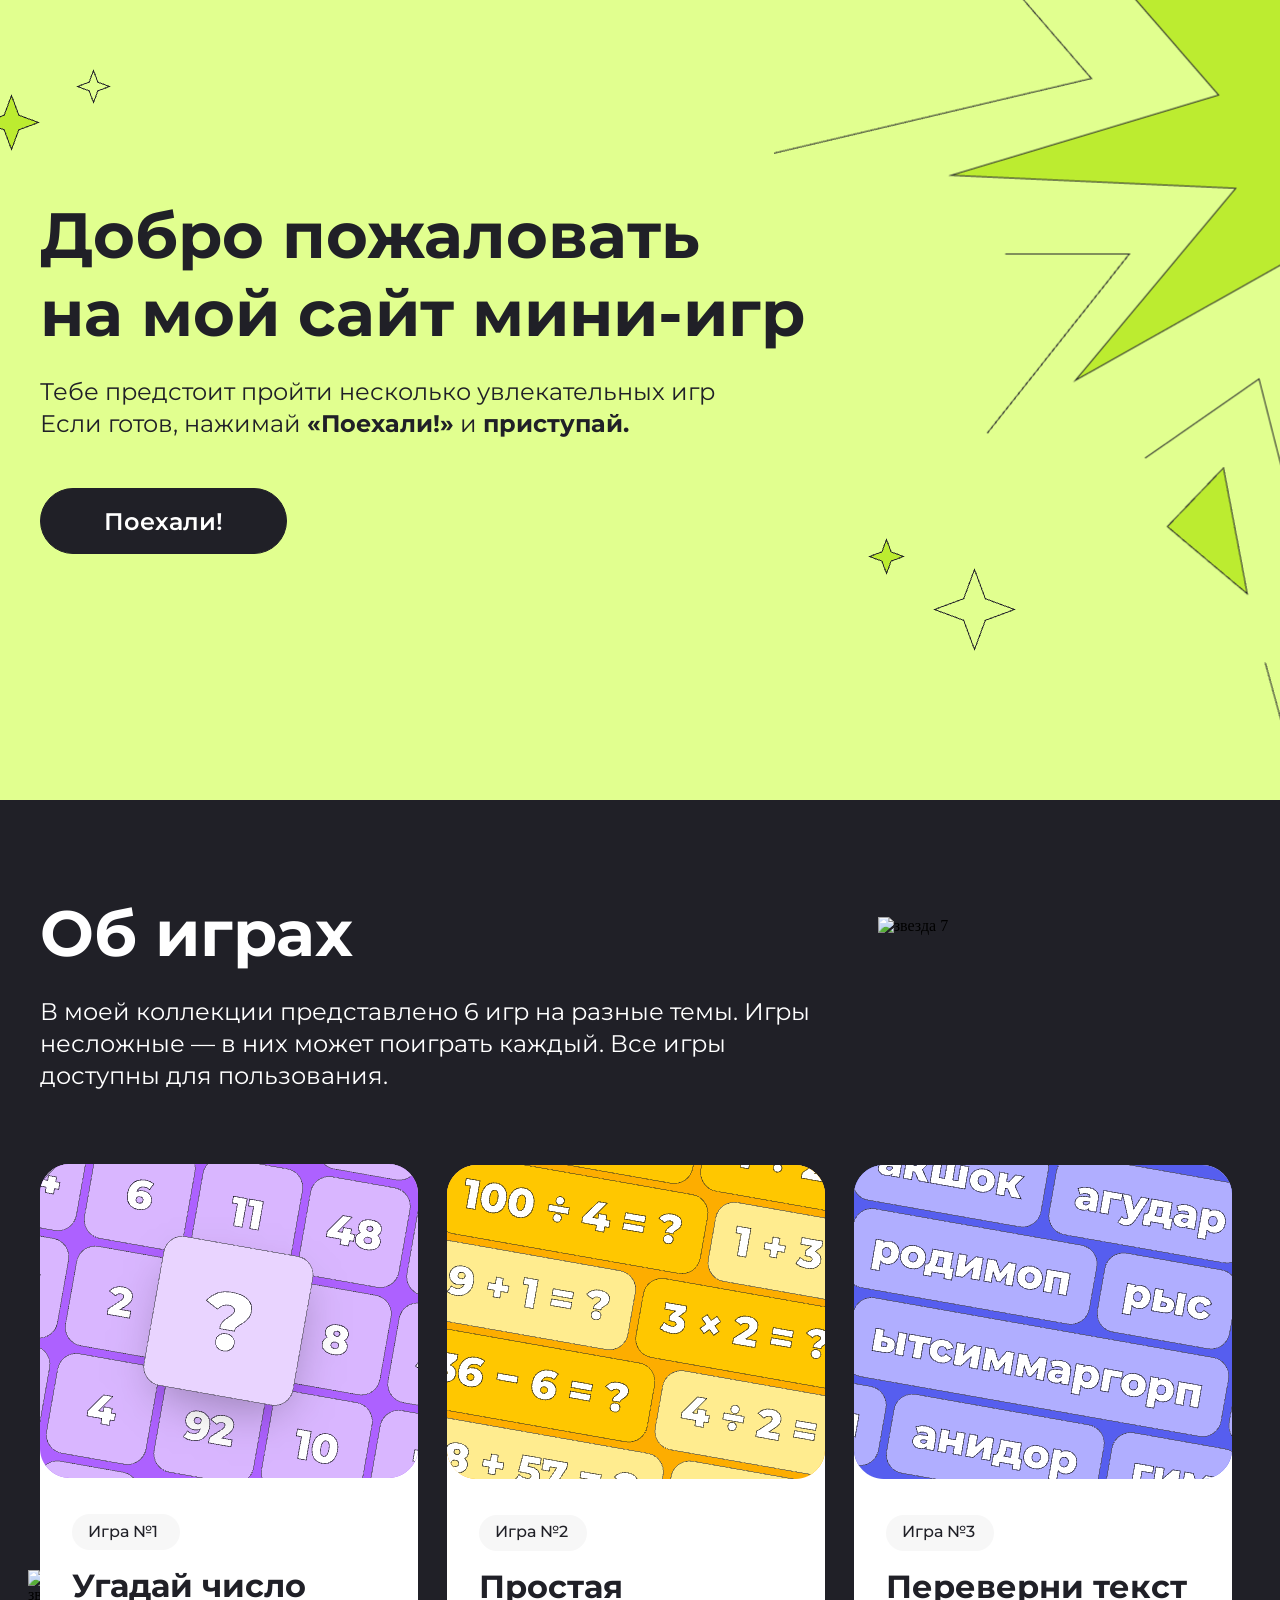
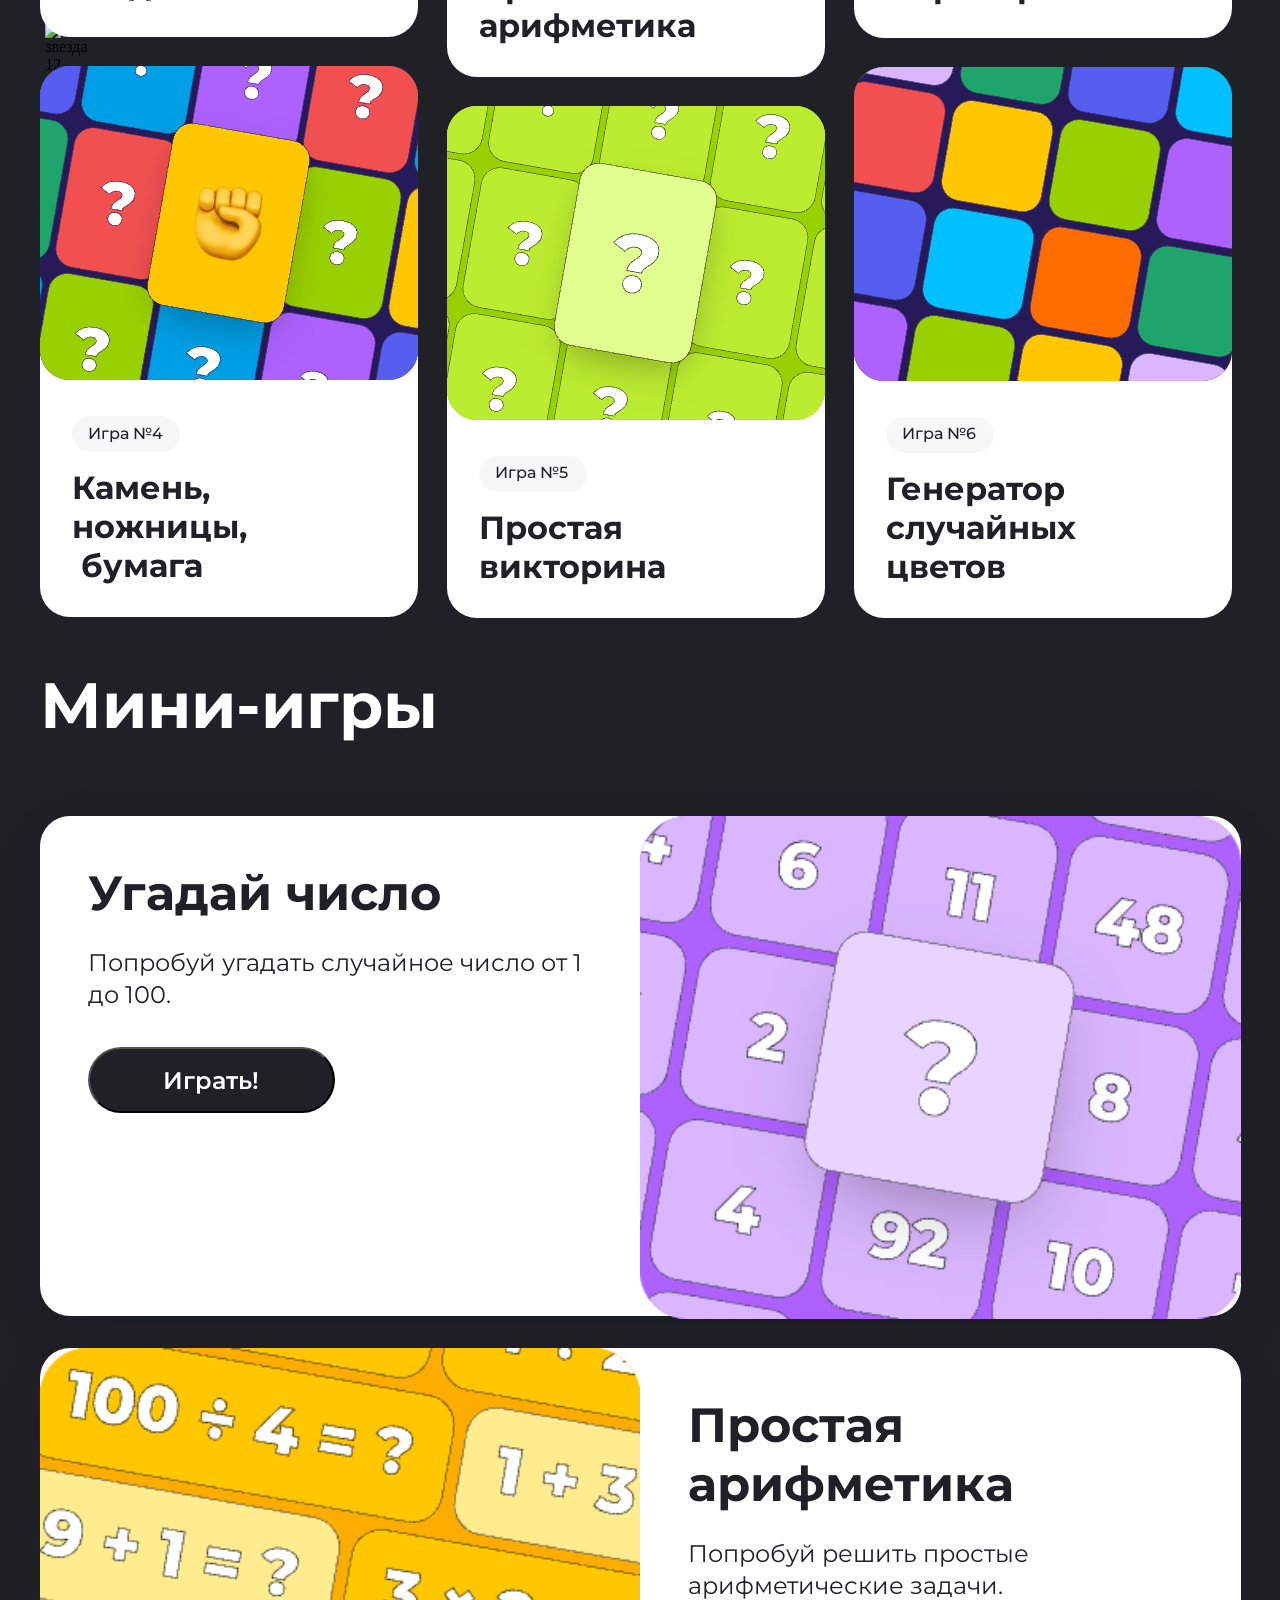
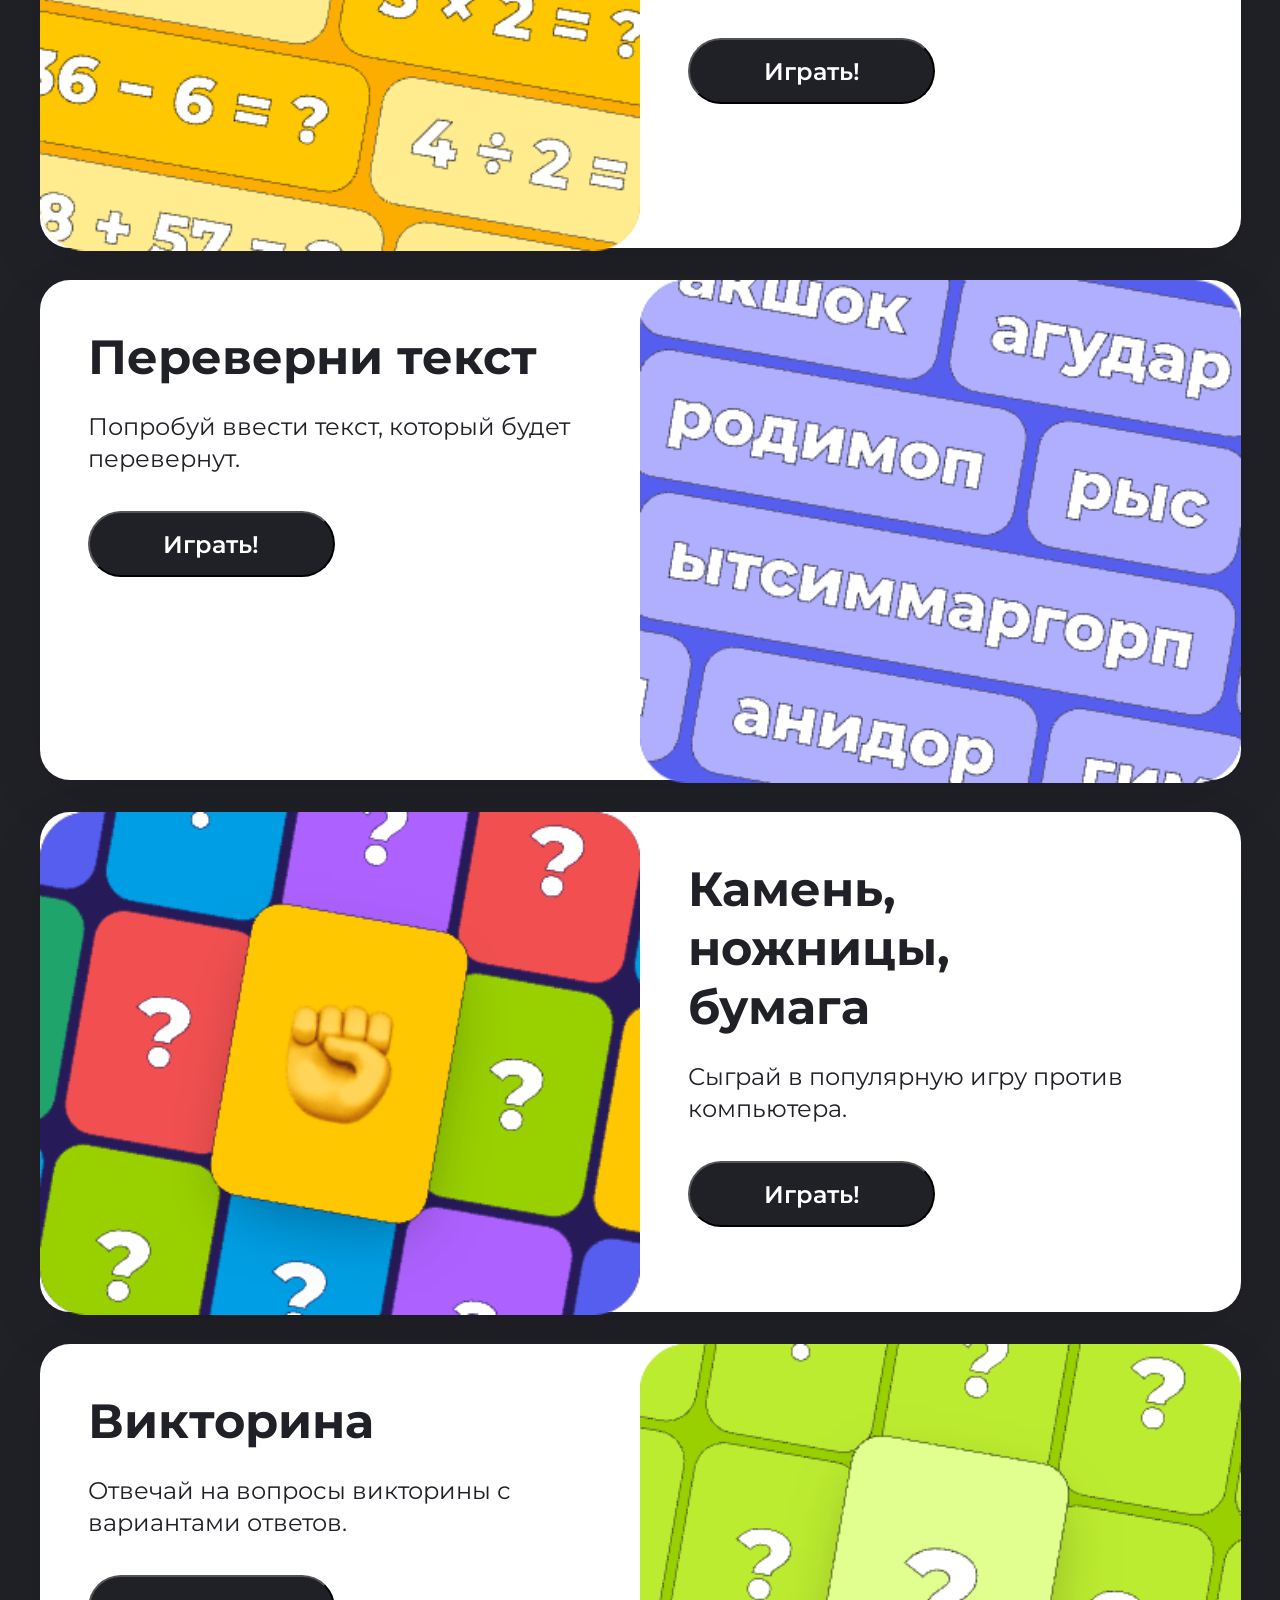
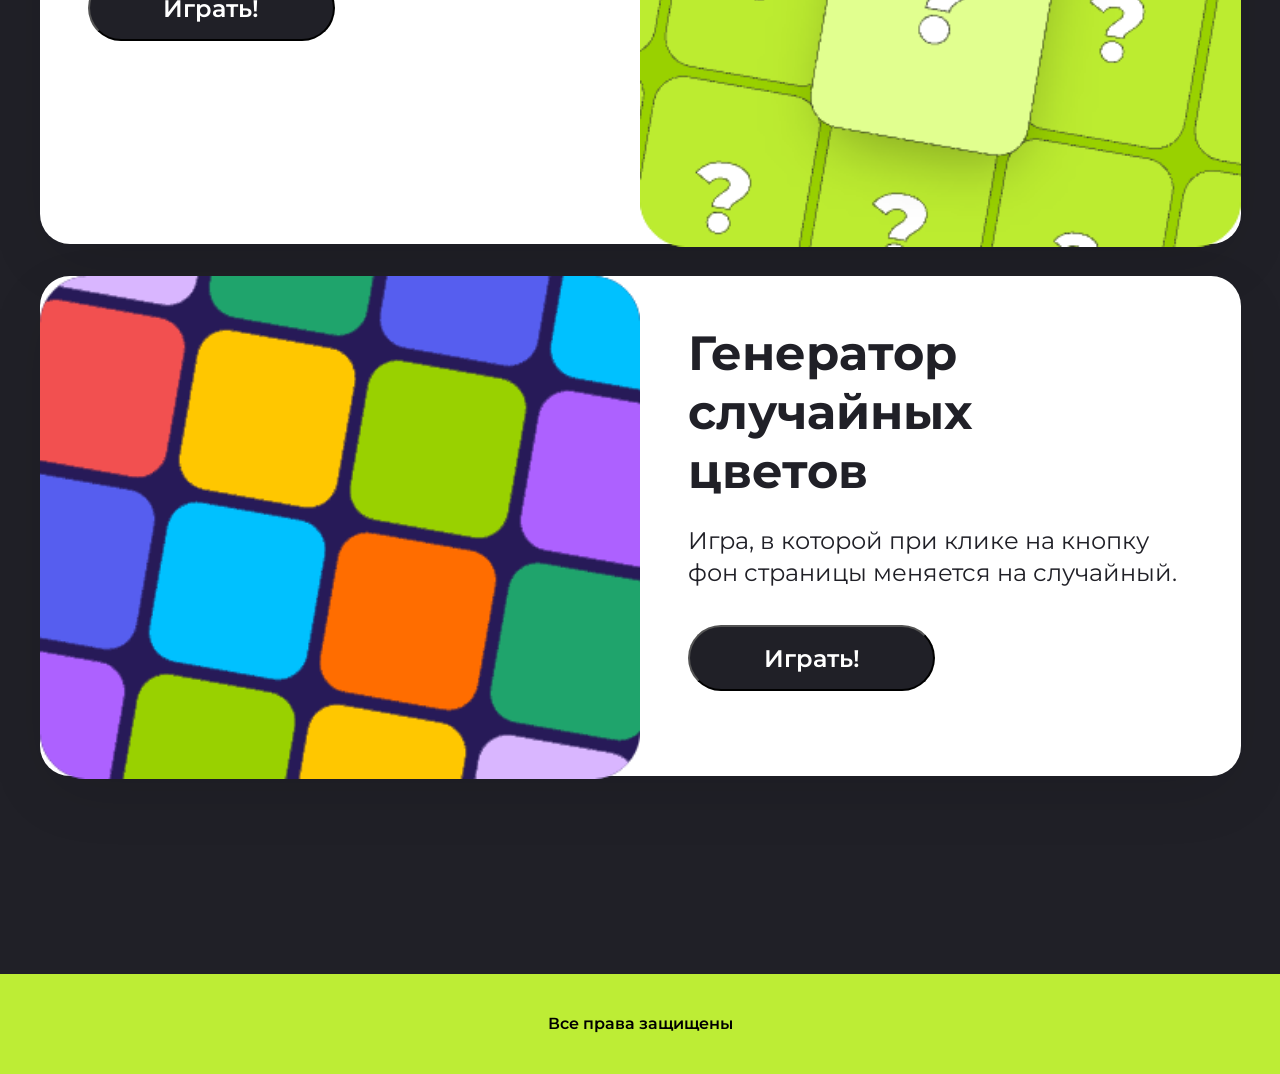
==== commit 7b64a23e: "Merge 8ef71703c6a21989ef566ba58d33a6d91769683e into f57d3724fa27d1568d5bfd3b0450c412d1f84c73" ====
--- a/index.html
+++ b/index.html
@@ -12,8 +12,6 @@
     <script src="playGame2.js"></script>
     <script src="playGame3.js"></script>
     <script src="playGame4.js"></script>
-    <script src="playGame5.js"></script>
-    <script src="playGame6.js"></script>
 </head>
 <body>
     <section class="top">
@@ -32,7 +30,7 @@
             <img class="star-6" src="image/Star-6.png" alt="звезда 6">
         </header>
     </section>
-    <div id="change" class="content">
+    <div class="content">
         <img class="star-11" src="image/star-11.png" alt="звезда 11">
         <img class="star-12" src="image/star-12.png" alt="звезда 12">
         <section class="games">
@@ -157,7 +155,7 @@
                     <div class="games__mini__block-right Granicy">
                         <h3 class="games__mini__block__name">Камень,<br>ножницы,<br>бумага</h3>
                         <p class="games__mini__block__desc">Сыграй в популярную игру против компьютера.</p>
-                        <button onclick="startGame5()" class="games__mini__block__btn">Играть!</button>
+                        <button class="games__mini__block__btn">Играть!</button>
                     </div>
                 </article>
 
@@ -179,7 +177,7 @@
                     <div class="games__mini__block-right Granicy">
                         <h3 class="games__mini__block__name">Генератор <br> случайных <br> цветов</h3>
                         <p class="games__mini__block__desc">Игра, в которой при клике на кнопку фон страницы меняется на случайный.</p>
-                        <button onclick="startGame6()" class="games__mini__block__btn">Играть!</button>
+                        <button class="games__mini__block__btn">Играть!</button>
                     </div>
                 </article>
             </section>
@@ -188,5 +186,6 @@
     <footer class="footer">
         <h1 class="footer__title">Все права защищены</h1>
     </footer>
+    <script src="script_hw7.js"></script>
 </body>
 </html>
--- a/style.css
+++ b/style.css
@@ -5,7 +5,6 @@
 
 html {
   overflow-x: hidden;
-  scroll-behavior: smooth;
 }
 
 body {
@@ -133,7 +132,7 @@
   height: 584.72px;
   right: -222px;
   top: 117px;
-  background: transparent;
+  background: rgb(32, 32, 39);
   z-index: 1;
 }
 
@@ -143,7 +142,7 @@
   height: 31.34px;
   left: 27.97px;
   top: 770px;
-  background: transparent;
+  background: rgb(32, 32, 39);
   z-index: 1;
 }
 
@@ -153,7 +152,7 @@
   height: 54.6px;
   left: 45.18px;
   top: 822px;
-  background: transparent;
+  background: rgb(32, 32, 39);
   z-index: 1;
 }
 
@@ -204,7 +203,7 @@
 
 .content {
   position: relative;
-  background-color: black;
+  background-image: url("image/background-content.png");
   width: auto;
   height: 4974px;
   background-position: center;
